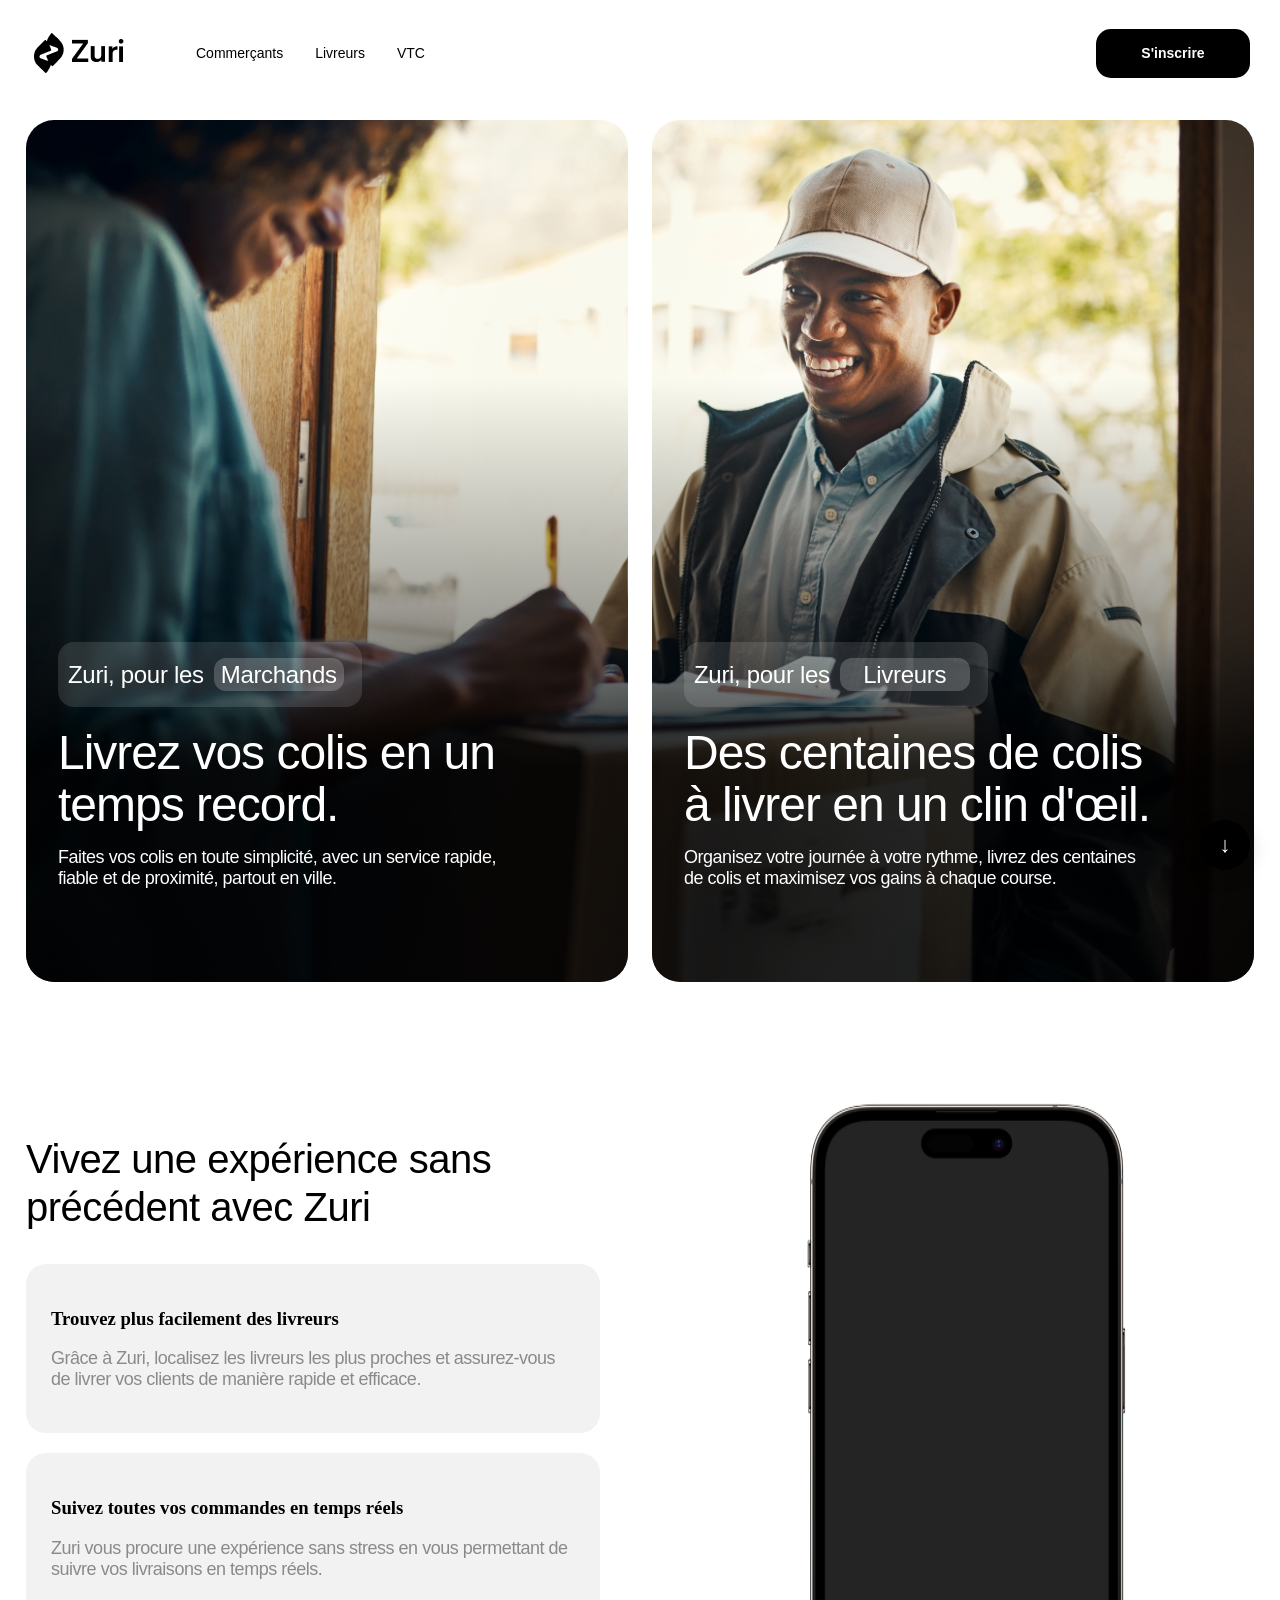
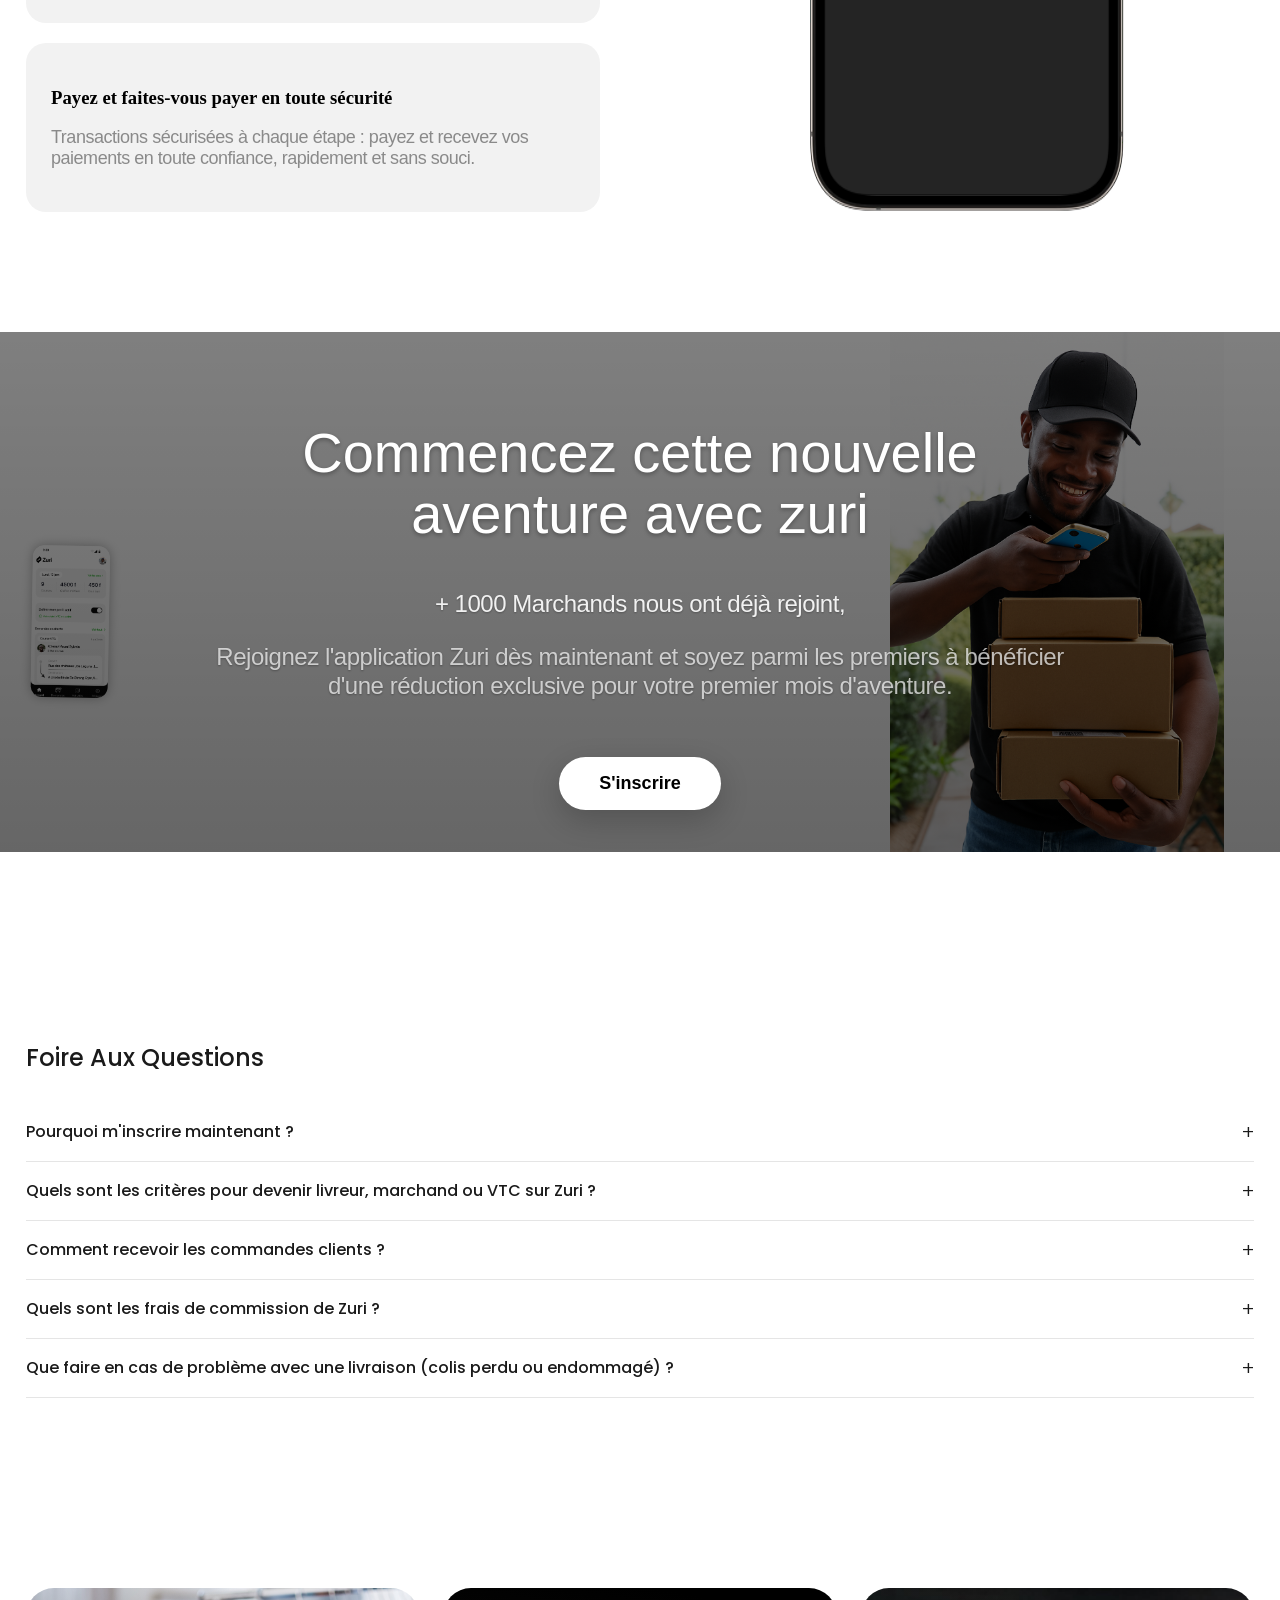
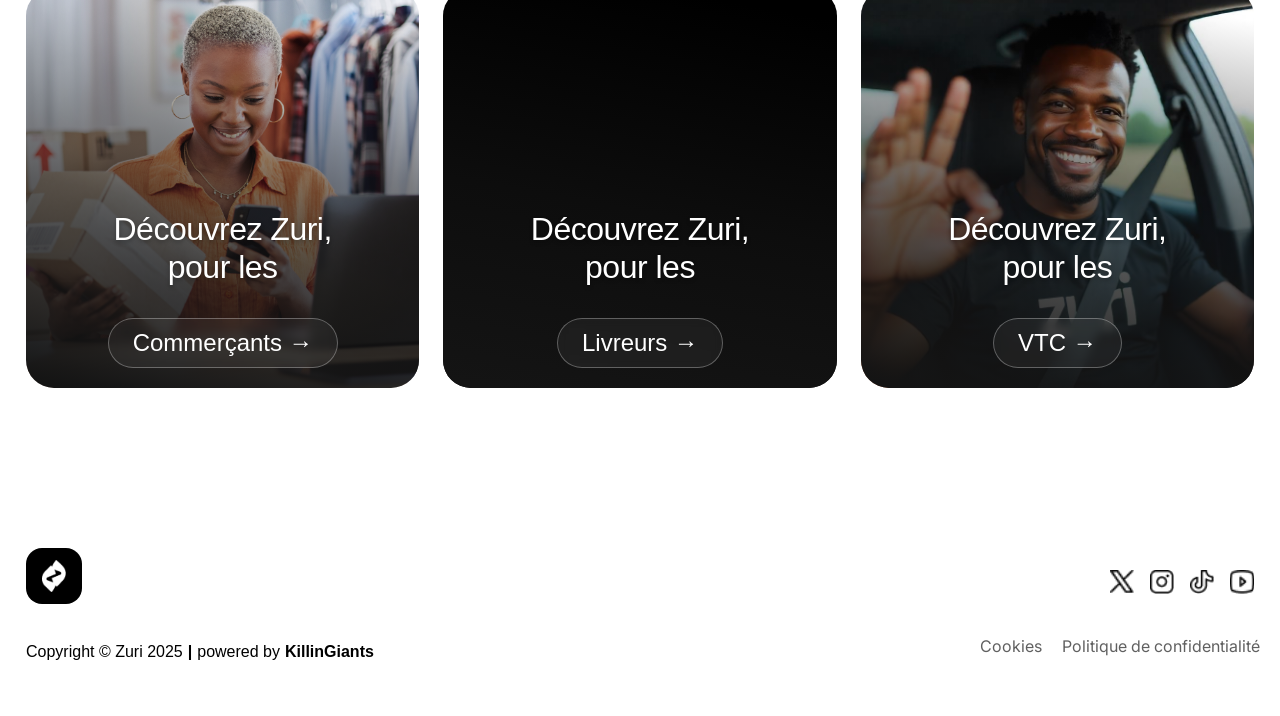
==== index.html @ 2422fd45 "deuxieme envoi" ====
<!DOCTYPE html>
<html lang="fr">
<head>
    <meta charset="UTF-8">
    <meta name="viewport" content="width=device-width, initial-scale=1.0">
    <title>Accueil</title>
    <link rel="stylesheet" href="home.css">
</head>
<body>
  <!-- HEADER -->
  <div id="header"></div>


   <!-- MAIN : contenu principal -->
  <main>
    <!-- section activite -->
    <section class="activites">

        <div class="card left">
          <div class="content">
            <span class="badge">Zuri, pour les <span id="marchand">Marchands</span></span>
            <div class="badgecontent">
              <h2>Livrez vos colis en un temps record.</h2>
              <p>
                Faites  vos colis en toute simplicité, avec un service rapide,
                fiable et de proximité, partout en ville.
              </p>
            </div>
          </div>
        </div>
      
        <div class="card right">
          <div class="content">
            <span class="badge">Zuri, pour les <span id="livreur">Livreurs</span></span>
            <div class="badgecontent">
              <h2>Des centaines de colis à livrer en un clin d'œil.</h2>
            <p>
              Organisez votre journée à votre rythme, livrez des centaines de colis
              et maximisez vos gains à chaque course.
            </p>
            </div>
          </div>
        </div>
      
      </section>
      
      <!-- section experience -->
      <section class="experience">
        <div class="experience-container">
  
      <!-- Partie gauche -->
      <div class="experience-left">
        <h2>Vivez une expérience sans précédent avec Zuri</h2>
  
        <div class="feature">
          <h3>Trouvez plus facilement des livreurs</h3>
          <p>
            Grâce à Zuri, localisez les livreurs les plus proches
            et assurez-vous de livrer vos clients de manière rapide et efficace.
          </p>
        </div>
  
        <div class="feature">
          <h3>Suivez toutes vos commandes en temps réels</h3>
          <p>
            Zuri vous procure une expérience sans stress en vous permettant
            de suivre vos livraisons en temps réels.
          </p>
        </div>
  
        <div class="feature">
          <h3>Payez et faites-vous payer en toute sécurité</h3>
          <p>
            Transactions sécurisées à chaque étape : payez et recevez
            vos paiements en toute confiance, rapidement et sans souci.
          </p>
        </div>
      </div>
  
      <!-- Partie droite -->
      <div class="experience-right">
        <div class="phone-wrapper">
          <div class="screen"></div>
          <img src="images/phone.png" alt="Téléphone">
        </div>
      </div>
      
  
        </div>
      </section>
  
    <!-- hero-mosaic -->


    <section class="hero-mosaic">
        <div class="mosaic-container">
            <div class="mosaic-grid">
                  
                  <div class="mosaic-item item1">
                    <div class="screen2"></div>
                  </div>
                  <div class="mosaic-item item2"></div>
                  <div class="mosaic-item item3"></div>
                  <div class="mosaic-item item4"></div>
                  <div class="mosaic-item item5"></div>
            </div>
    
            <div class="mosaic-overlay"></div>
    
            <div class="mosaic-content">
                <h1>Commencez cette nouvelle aventure avec zuri</h1>
                <p class="hero-badge">+ 1000 Marchands nous ont déjà rejoint,</p>
                <p class="hero-subtext">
                    Rejoignez l'application Zuri dès maintenant et soyez parmi les premiers à 
                    bénéficier d'une réduction exclusive pour votre premier mois d'aventure.
                </p>
                <a href="#" class="cta-button">S'inscrire</a>
            </div>
        </div>
    </section>

 <!-- section FAQ -->
      <section class="faq">
        <h2>Foire Aux Questions</h2>

        <ul class="faq-list">
            <li class="faq-item">
              <div class="faq-question">
                Pourquoi m'inscrire maintenant ?
                <span class="faq-icon">+</span>
              </div>
              <div class="faq-reponse">
                <p>Si vous vous inscrivez avant le lancement Zuri ne prélèvera que 10% de commission au lieu de 12% pendant un mois.</p>
              </div>
            </li>

            <li class="faq-item">
              <div class="faq-question">
                Quels sont les critères pour devenir livreur, marchand ou VTC sur Zuri ?
                <span class="faq-icon">+</span>
              </div>
              <div class="faq-reponse">
                <p>Pour les livreurs et les VTC, vous devez posséder un véhicule en bon état et avoir un permis valide. Les marchands doivent avoir une boutique active.</p>
              </div>
            </li>

            <li class="faq-item">
              <div class="faq-question">
                Comment recevoir les commandes clients ?
                <span class="faq-icon">+</span>
              </div>
              <div class="faq-reponse">
                <p>Il suffit de télécharger l'application drivers, de vous inscrire et d'accepter nos termes et conditions et vous recevrez en temps réel dans un rayon de X km, les commandes les plus proches de vous.</p>
              </div>
            </li>

            <li class="faq-item">
              <div class="faq-question">
                Quels sont les frais de commission de Zuri ?
                <span class="faq-icon">+</span>
              </div>
              <div class="faq-reponse">
                <p>Zuri prélève une commission de 12% sur toutes vos courses.</p>
              </div>
            </li>

            <li class="faq-item">
              <div class="faq-question">
                Que faire en cas de problème avec une livraison (colis perdu ou endommagé) ?
                <span class="faq-icon">+</span>
              </div>
              <div class="faq-reponse">
                <p>Si vous rencontrez un problème, vous pouvez contacter notre service client via l'application ou notre site web. Nous nous engageons à résoudre toute situation rapidement.</p>
              </div>
            </li>
        </ul>
      </section>
      
      <!-- discover -->

      <section class="discover">
        <div class="discover-container">
      
          <div class="discover-card discover-commercant">
            <!-- <div id="imagecommercant"><img src="images/commercant.jpg" alt=""></div> -->
            <div class="discover-overlay"></div>
            <div class="discover-content">
              <h3>Découvrez Zuri,<br>pour les</h3>
              <a href="seller/seller.html">Commerçants →</a>
            </div>
          </div>
      
          <div class="discover-card discover-livreur">
            <!-- <div id="imagelivreur"><img src="images/livreur.jpg" alt=""></div> -->
            <div class="discover-overlay"></div>
            <div class="discover-content">
              <h3>Découvrez Zuri,<br>pour les</h3>
              <a href="deliver/deliver.html">Livreurs →</a>
            </div>
          </div>
      
          <div class="discover-card discover-vtc">
            <!-- <div id="imagevtc"><img src="images/vtc.jpg" alt=""></div> -->
            <div class="discover-overlay"></div>
            <div class="discover-content">
              <h3>Découvrez Zuri,<br>pour les</h3>
              <a href="vtc/vtc.html">VTC →</a>
            </div>
          </div>
      
        </div>
      </section>
    </main>

      <!-- FOOTER -->
      <div id="footer"></div>

  <button id="scrollBtn">↓</button>
      <script src="home.js"></script>
      <script src="components/include.js"></script>
      
      
</body>
</html>
---- home.css ----
@import url('https://fonts.googleapis.com/css2?family=Inter:ital,opsz,wght@0,14..32,100..900;1,14..32,100..900&family=Manrope:wght@200..800&family=Montserrat:ital,wght@0,100..900;1,100..900&family=Poppins:ital,wght@0,100;0,200;0,300;0,400;0,500;0,600;0,700;0,800;0,900;1,100;1,200;1,300;1,400;1,500;1,600;1,700;1,800;1,900&display=swap');
/* navbar */



/* section activites */
.activites {
    width: 1228px;
    margin: 120px auto;
    display: flex;
    gap: 24px;
  }
  
.card {
  flex: 1;
  border-radius: 28px;
  overflow: hidden;
  position: relative;
  background-image: url("images/marchand.jpg");
  background-size: 200% auto;  /* 🔥 IMPORTANT */
  background-repeat: no-repeat;
  background-position-y: bottom;
  width: 1228px;
  height: 861.68px;
  left: 0px;
  }

  /* Partie gauche */
.left {
  background-position-x: left;
  }
  
.right {
  background-position-x: right;
  }
  
  
  /* overlay */
.card::before {
  content: "";
  position: absolute;
  inset: 0;
  background: linear-gradient(
    to top,
    rgba(0,0,0,0.85) 25%,
    rgba(0,0,0,0.4) 40%,
    transparent 70%
  );
  }
  
  /* contenu */
.content {
  /* display: flex;
  flex-direction: column;
  align-items: flex-start;
  padding: 40px 32px;
  position: absolute;
  width: 594px;
  height: auto;
  left: 0;
  bottom: 0;
  gap: 20px; */






/* Frame 237135 */

/* Mise en page automatique */
display: flex;
flex-direction: column;
align-items: flex-start;
padding: 40px 32px;
gap: 20px;

position: absolute;
width: 594px;
/* height: 311px; */
height: 300px;
left: 0;
bottom: 0;


  
  }

  /* badge */
.badge {
  display: flex;
  flex-direction: row;
  align-items: center;
  padding: 8px 8px 8px 10px;
  gap: 10px;
  width: 286px;
  height: 49px;
  background: rgba(255, 255, 255, 0.12);
  border-radius: 16px;
  flex: none;
  order: 0;
  flex-grow: 0;
  font-family: 'SF Pro Display', sans-serif;
  font-style: normal;
  font-weight: 500;
  font-size: 24px;
  line-height: 29px;
  letter-spacing: -0.313428px;
  color: #FFFFFF;
  margin: 0;

  

  
  }







  .badgecontent{
    /* Frame 237133 */

/* Mise en page automatique */
display: flex;
flex-direction: column;
align-items: flex-start;
padding: 0px;
gap: 16px;

width: 550px;
height: 162px;


/* À l'intérieur de l'auto layout */
flex: none;
order: 1;
flex-grow: 0;





  }

  /* pill */
#marchand,
#livreur {
  display: flex;
  flex-direction: row;
  justify-content: center;
  align-items: center;
  padding: 2px 8px;
  gap: 10px;
  background: rgba(255, 255, 255, 0.2);
  border-radius: 12px;
  flex: none;
  order: 1;
  flex-grow: 0;
  width: 114px;
  height: 29px;
  font-family: 'SF Pro Display', sans-serif;
  font-style: normal;
  font-weight: 500;
  font-size: 24px;
  line-height: 29px;
  letter-spacing: -0.313428px;
  color: #FFFFFF;
  }
  
  
  /* TITRE */
.content h2 {
  margin-top: 25px;
  width: 494px;
  height: 104px;
  font-family: 'SF Pro Display', sans-serif;
  font-style: normal;
  font-weight: 500;
  font-size: 48px;
  line-height: 52px;
  letter-spacing: -1px;
  color: #FFFFFF;
  flex: none;
  order: 0;
  flex-grow: 0;
  margin: 0;
  }
  
  /* TEXTE */
.content p {
  width: 458px;
  height: 42px;
  font-family: 'SF Pro Display', sans-serif;
  font-style: normal;
  font-weight: 400;
  font-size: 18px;
  line-height: 21px;
  letter-spacing: -0.48px;
  color: #FFFFFF;
  flex: none;
  order: 1;
  flex-grow: 0;
  margin: 0;
  }

  /* SECTION EXPERIENCE */
.experience {
    width: 1228px;
    margin: 120px auto;  
    
    
  }
  
.experience-container {
    display: flex;
    /* align-items: flex-start; */
    align-items: stretch;
    /* justify-content: space-between; */
    gap: 80px;
  }
  
  /* LEFT SIDE */
  
.experience-left {
    flex: 1;
    display: flex;
  flex-direction: column;
  justify-content: space-between;
  }
  
.experience-left h2 {
  font-family: 'SF Pro Display', sans-serif;
  font-style: normal;
  font-weight: 500;
  font-size: 40px;
  line-height: 48px;
  letter-spacing: -0.48px;
  color: #000000;
  }
  
  /* feature cards */
  
.feature {
    background: #f2f2f2;
    padding: 24px;
    border-radius: 20px;
    margin-bottom: 20px;
  }
  
.feature h4 {
  margin-bottom: 10px;
  font-family: 'SF Pro Display', sans-serif;
  font-style: normal;
  font-weight: 500;
  font-size: 24px;
  line-height: 29px;
  letter-spacing: -0.48px;
  color: #000000;
  flex: none;
  order: 0;
  flex-grow: 0;
  }
  
.feature p {
  line-height: 1.6;
  font-family: 'SF Pro Display', sans-serif;
  font-style: normal;
  font-weight: 400;
  font-size: 18px;
  line-height: 21px;
  letter-spacing: -0.48px;
  color: #8A8A8A;
  flex: none;
  order: 1;
  flex-grow: 0;
  }
  
  /* RIGHT SIDE */  
.experience-right {
    flex: 1;
    display: flex;
    align-items: stretch;
    justify-content: center;
  }
  
.experience-right img {
    width: 320px;

    
  }
  
  
.feature {
    background: #f2f2f2;
    padding: 24px;
    border-radius: 20px;
    margin-bottom: 20px; 
    transition: all 0.3s ease; /* animation fluide */
    cursor: pointer;
  }

  /* HOVER EFFECT */
.feature:hover {
    background: #ffffff;
    transform: translateY(-6px);
    box-shadow: 0 15px 35px rgba(0,0,0,0.08);
  }
  


.feature:hover h4 {
    color: #000;
  }
  
.feature:hover p {
    color: #444;
  }

.feature {
    border: 1px solid transparent;
  }
  
.feature:hover {
    border: 1px solid #e5e5e5;
  }
  
.experience-right {
    flex: 1;
    display: flex;
    justify-content: center;
  }
  
.phone-wrapper {
    position: relative;
    width: 320px;
    /* height: 100%; */
    align-items: center;
    display: flex;
  }
  
  /* écran noir derrière */
.screen {
    position: absolute;
    top: 14px;     /* ajuste si besoin */
    left: 16px;    /* ajuste si besoin */
    right: 18px;   /* ajuste si besoin */
    bottom: 17px;  /* ajuste si besoin */
    background: #242424;
    border-radius: 30px;
    z-index: 1;
  }
  
  /* image au-dessus */
.phone-wrapper img {
    width: 100%;
    position: relative;
    z-index: 2; 
    margin-top: 0;  
    height: 100%;
    /* max-height: 1520px;  */
  }

.image-with-phone {
    position: relative;
    width: 100%;
    height: 100%;
    overflow: hidden;
  }
  
.image-with-phone img {
    width: 100%;
    height: 100%;
    object-fit: cover;
    display: block;
  }

  .feature:last-child {
    margin-bottom: 0;
  }
  
.screen2 {
    position: absolute;
    /* width: 82px;  
    height: 170px;  */
    width: 70px;  
    height: 138px;
    background: url(images/fond_phone.png);
    background-size: cover;
    border-radius: 10px; /* Coins arrondis comme un écran de téléphone */
    /* Position à ajuster précisément sur le téléphone */
    /* top: 246px;    
    left: 25px;    */
    top: 218px;    
    left: 34px; 
    /* Si besoin de rotation */
    transform: rotate(1deg);    
    z-index: 1;
    box-shadow: 0 0 10px rgba(0,0,0,0.3);
    

   

    /* transform: rotate(0.2deg); */
  }
  
  /*hero-mosaic  */

/* Retire les marges par défaut du navigateur sur le body */
body {
    margin: 0;
    padding: 0;
    overflow-x: hidden; /* Évite un scroll horizontal indésirable */
}
/* --- SECTION HERO-MOSAIC --- */


.hero-mosaic {
  width: 100%;
  height: 520px;
  position: relative;
  overflow: hidden;
  margin: 80px 0;
}

.mosaic-container {
  position: relative;
  width: 100%;
  height: 100%;
}

.mosaic-item {
  width: 100%;
  height: 100%;
  background-size: cover;
  background-repeat: no-repeat;
}

.item1 {
  background-image: url("images/img1.jpg");
  background-position: 80% center;
  transform: scale(1.1);
}

.item2 {
  background-image: url("images/img2.jpg");
  background-position: 40% center;
  transform: scaleX(-1) scale(1.0);
}

.item3 {
  background-image: url("images/img3.jpg");
  background-position: 80% center;
}

.item4 {
  background-image: url("images/img4.png");
  background-position: 40% center;
}

.item5 {
  background-image: url("images/img5.jpg");
  background-position: 60% center;
}

.mosaic-grid {
  display: grid;
  /* Layout exact comme dans Figma : proportions variées */
  grid-template-columns: 0.2fr 0.6fr 0.8fr 0.6fr 0.1fr;
  width: 100%;
  height: 100%;
  gap: 0;
}

.mosaic-grid img {
  width: 100%;
  height: 100%;
  object-fit: cover;
  display: block;
}



/* Overlay plus subtil */
.mosaic-overlay {
  position: absolute;
  inset: 0;
  background: linear-gradient(
    to bottom,
    rgba(0, 0, 0, 0.5) 0%,
    rgba(0, 0, 0, 0.6) 100%
  );
  z-index: 1;
}

/* Contenu centré */
.mosaic-content {
  position: absolute;
  inset: 0;
  z-index: 2;
  display: flex;
  flex-direction: column;
  justify-content: center;
  align-items: center;
  text-align: center;
  color: #FFFFFF;
  padding: 0 20px;
}

.mosaic-content h1 {
  font-family: 'SF Pro Display', sans-serif;
  font-size: 56px;
  font-weight: 500;
  max-width: 800px;
  line-height: 1.1;
  margin-bottom: 20px;
  text-shadow: 0 2px 4px rgba(0, 0, 0, 0.3);
}

.hero-badge {
  font-size: 20px;
  margin-bottom: 0px;
  opacity: 0.9;
  text-shadow: 0 1px 2px rgba(0, 0, 0, 0.3);

  /* + 1000 Marchands nous ont déjà rejoint, */

/* position: absolute; */
width: 484px;
height: 29px;
top: 254px;

font-family: 'SF Pro Display', sans-serif;
font-style: normal;
font-weight: 400;
font-size: 24px;
line-height: 29px;
/* identique à la hauteur de la zone de texte */
text-align: center;
letter-spacing: -0.48px;

color: #FFFFFF;


}

.hero-subtext {
  font-size: 18px;
  /* max-width: 700px; */
  /* line-height: 1.4; */
  color: rgba(255, 255, 255, 0.9);
  margin-bottom: 40px;
  text-shadow: 0 1px 2px rgba(0, 0, 0, 0.3);
width: 890px;
height: 75px;
top: 293px;

font-family: 'SF Pro Display', sans-serif;
font-style: normal;
font-weight: 400;
font-size: 24px;
line-height: 29px;
text-align: center;
letter-spacing: -0.48px;

color: rgba(255, 255, 255, 0.7);


}

.cta-button {
  background: #FFFFFF;
  color: #000;
  padding: 16px 40px;
  border-radius: 50px;
  font-weight: 600;
  font-size: 18px;
  text-decoration: none;
  box-shadow: 0px 10px 30px rgba(0, 0, 0, 0.2);
  transition: transform 0.3s ease;
  font-family: 'SF Pro Display', sans-serif;
}

.cta-button:hover {
  transform: scale(1.05);
}
  

  /* faq */

/* FAQ avec réponses interactives */
.faq {
  width: 1228px;
  margin: 120px auto;
  margin-top: 190px;
}

.faq h2 {
  font-family: 'Poppins', sans-serif;
  font-style: normal;
  font-weight: 500;
  font-size: 24px;
  line-height: 31px;
  color: #1A1A1A;
  margin-bottom: 30px;
}

.faq-item {
  border-bottom: 1px solid #e5e5e5;
  cursor: pointer;
}

.faq-list {
  list-style: none;
  padding: 0;
  margin: 0;
  width: 100%;
}

.faq-question {
  padding: 18px 0;
  font-family: 'Poppins', sans-serif;
  font-style: normal;
  font-weight: 500;
  font-size: 16px;
  line-height: 22px;
  color: #1A1A1A;
  display: flex;
  justify-content: space-between;
  align-items: center;
  transition: all 0.3s ease;
}

.faq-question:hover {
  color: #000000;
  padding-left: 5px;
}

.faq-icon {
  font-size: 20px;
  font-weight: 300;
  transition: transform 0.3s ease;
}

.faq-item.active .faq-icon {
  transform: rotate(45deg);
}

.faq-reponse {
  max-height: 0;
  overflow: hidden;
  transition: max-height 0.4s ease-out, padding 0.3s ease;
  background-color: #f9f9f9;
  border-radius: 0 0 12px 12px;
}

.faq-item.active .faq-reponse {
  max-height: 200px; /* Ajustez selon la longueur de vos réponses */
  padding: 0 20px 20px 20px;
}

.faq-reponse p {
  font-family: 'SF Pro Display', sans-serif;
  font-style: normal;
  font-weight: 400;
  font-size: 15px;
  line-height: 1.6;
  color: #555;
  margin: 0;
}


/* discover - corrigé */

.discover {
  width: 1228px;
  margin: 120px auto;
  margin-top: 190px;
}

.discover-container {
  display: flex;
  gap: 24px;
  height: 400px; /* Hauteur fixe comme dans Figma */
}

.discover-card {
  flex: 1;
  border-radius: 28px; /* Coins plus arrondis comme dans l'image */
  overflow: hidden;
  position: relative;
  background-color: #000; /* Fallback */
}

/* Conteneurs d'images */
#imagecommercant,
#imagelivreur,
#imagevtc {
  width: 100%;
  height: 100%;
  position: relative;
}

.discover-card {
  background-size: cover;
  background-repeat: no-repeat;
  background-position: center;
}

.discover-commercant {
  background-image: url("images/commercant.jpg");
  background-position: 40% center;
}

.discover-livreur {
  background-image: url("images/livreur.jpg");
  background-position: 90% center;
}

.discover-vtc {
  background-image: url("images/vtc.jpg");
  background-position: center 20%;
}

.discover-card img {
  width: 100%;
  height: 100%;
  object-fit: cover;
  transition: transform 0.5s ease;
}

/* Effet de zoom au survol */
.discover-card:hover img {
  transform: scale(1.05);
}

/* Overlay plus sophistiqué - dégradé du bas vers le haut */
.discover-overlay {
  position: absolute;
  inset: 0;
  z-index: 1;
  pointer-events: none; /* Permet de cliquer à travers */


  /* Rectangle 3467561 */
width: 410px;
height: 429px;
left: -1px;
top: 0px;

background: linear-gradient(190.23deg, rgba(0, 0, 0, 0) 7.07%, rgba(20, 20, 20, 0.65) 52.12%, #141414 92.36%);

}

/* Contenu textuel */
.discover-content {
  position: absolute;
  bottom: 20px;
  left: 32px;
  right: 32px;
  color: white;
  z-index: 2;
  text-align: center;
  
}

.discover-content h3 {
  font-family: 'SF Pro Display', sans-serif;
  font-style: normal;
  font-weight: 500;
  font-size: 32px; /* Plus grand comme dans Figma */
  line-height: 1.2;
  letter-spacing: -0.5px;
  /* margin-bottom: 20px; */
  color: #FFFFFF;
  text-shadow: 0 2px 4px rgba(0, 0, 0, 0.3);

  
}

.discover-content a {
  display: inline-block;
  font-family: 'SF Pro Display', sans-serif;
  font-style: normal;
  font-weight: 500;
  font-size: 24px;
  line-height: 1;
  color: #FFFFFF;
  text-decoration: none;
  padding: 12px 24px;
  background: rgba(255, 255, 255, 0.05);
  border: 1px solid rgba(255, 255, 255, 0.3);
  border-radius: 40px; /* Bouton très arrondi */
  backdrop-filter: blur(5px);
  transition: all 0.3s ease;
}

.discover-content a:hover {
  background: rgba(255, 255, 255, 0.25);
  border-color: rgba(255, 255, 255, 0.5);
  transform: translateY(-2px);
}

/* Styles spécifiques pour chaque image (optionnel) */
#imagecommercant img {
  /* object-position: center */
  object-position: 40% center;
}

#imagelivreur img {
  /* object-position: center 40%;
   */
   object-position: 90% center;
}

#imagevtc img {
  object-position: center 20%;
}

 


/* Pour un effet "glassmorphisme" sur les badges (si présents dans Figma) */
.discover-badge {
  position: absolute;
  top: 20px;
  left: 20px;
  background: rgba(255, 255, 255, 0.15);
  backdrop-filter: blur(10px);
  padding: 6px 12px;
  border-radius: 30px;
  color: white;
  font-size: 14px;
  z-index: 2;
  border: 1px solid rgba(255, 255, 255, 0.2);
}

/* Animation au survol plus fluide */
.discover-card {
  transition: all 0.3s ease;
}

.discover-card:hover {
  transform: translateY(-5px);
  box-shadow: 0 20px 40px rgba(0, 0, 0, 0.2);
}

 



  #scrollBtn {
    position: fixed;
    bottom: 30px;
    right: 30px;
    width: 50px;
    height: 50px;
    border-radius: 50%;
    border: none;
    background: black;
    color: white;
    font-size: 22px;
    cursor: pointer;
    z-index: 999;
    box-shadow: 0 5px 20px rgba(0,0,0,0.2);
    transition: all 0.3s ease;
  }
  
  #scrollBtn:hover {
    transform: scale(1.1);
  }




   /* RESPONSIVE MOBILE */
   @media screen and (max-width: 768px) {
    /* Navbar mobile */
    .navbar {
        /* padding: 10px 16px; */
        height: auto;
        position: fixed;
        background: rgba(255, 255, 255, 255);
        top: 0;
        left: 0;
        width: 100%;
        padding: 10px 5px;
    }
    .menu {
        width: 100%;
        gap: 15px;
        flex-wrap: wrap;
        mix-blend-mode: normal;
     
    }
    .logo img { 
      height: 30px; 
      width: auto; 
      mix-blend-mode: difference;
    }
    /* ul {
        order: 3;
        width: 100%;
        justify-content: center;
        gap: 20px;
        height: auto;
    } */

    .menu > ul {
      order: 3;
      width: 100%;
      justify-content: center;
      gap: 20px;
  }

    .commerçant, .livreur, .vtc { color: #000; } /* lisibilité sur fond blanc */
    .inscription {
        margin-left: 14%;
        order: 2;
        width: auto;
        padding: 6px 20px;
    }

    

    /* Activités */
    .activites {
        width: 100%;
        flex-direction: column;
        margin: 40px auto;
        gap: 16px;
        padding: 0 16px;
        margin-top: 120px;
    }
    
    .card {
        width: 100%;
        height: 500px;
        background-size: cover;
    }
    .content {
        width: 100%;
        /* height: auto; */
        height:65%;
        padding: 30px 20px;
    }
    .badge {
        width: auto;
        font-size: 18px;
        height: auto;
        padding: 6px 12px;
    }
    #marchand, #livreur {
        font-size: 18px;
        width: auto;
        height: auto;
    }
    .badgecontent {
        width: 100%;
        height: auto;
    }
    .content h2 {
        width: 100%;
        height: auto;
        font-size: 36px;
        line-height: 42px;
    }
    .content p {
        width: 100%;
        height: auto;
        font-size: 16px;
        line-height: 22px;
    }

    /* Experience */
    .experience {
        width: 100%;
        margin: 60px auto;
        padding: 0 16px;
    }
    .experience-container {
        flex-direction: column;
        gap: 40px;
    }
    .experience-left h2 {
        font-size: 32px;
        line-height: 40px;
    }
    .feature h4 { font-size: 20px; }
    .feature p { font-size: 16px; }
    

   

    /* FAQ */
    .faq {
        width: 100%;
        margin: 60px auto;
        margin-top: 80px;
        padding: 0 16px;
    }

    /* Discover */
    .discover {
        width: 100%;
        margin: 60px auto;
        margin-top: 80px;
        padding: 0 16px;
    }
    .discover-container {
      flex-direction: column;
      gap: 16px;
      height: auto;
    }
  
    .discover-card {
      height: 250px; 
      border-radius: 24px;
    }
  
    .discover-card img {
      object-fit: cover;
    }



  
    /* Overlay  */
    .discover-overlay {
      width: 100%;
      height: 100%;
      background: linear-gradient(
        180deg,
        rgba(0,0,0,0) 20%,
        rgba(0,0,0,0.6) 60%,
        rgba(0,0,0,0.9) 100%
      );
    }
  
    .discover-content h3 {
      font-size: 22px;
    }
  
    .discover-content a {
      font-size: 16px;
      padding: 8px 18px;
    }

    /* Footer */
    .footer-container {
        flex-direction: column;
        gap: 30px;
        align-items: center;
        text-align: center;
    }
    .footer-left { align-items: center; }
    .footer-right {
        align-items: center;
        width: 100%;
        gap: 20px;
    }
    .footer-links { justify-content: center; }
}

/* Très petits écrans */
@media screen and (max-width: 480px) {
    .content h2 { font-size: 28px; line-height: 34px; }
    .badge { font-size: 16px; }
    .mosaic-content h1 { font-size: 28px; }
    .hero-subtext { font-size: 14px; }
    .discover-content h3 { font-size: 24px; }
    .discover-content a { font-size: 18px; }
}




/* Images de fond des activités */
@media screen and (max-width: 768px) {
  
  .card.left {
      background-image: url('images/marchand.jpg') !important;
      background-size: cover !important;
      background-position: center !important;
      display: block !important;
  }
  
  .card.right {
      background-image: url('images/marchand.jpg') !important;
      background-size: cover !important;
      background-position: center !important;
      display: block !important;
  }
  
 
  .logo img[src="images/Vector.png"],
  .logo img[src="images/zuri_name.png"] {
      display: inline-block !important;
      visibility: visible !important;
      opacity: 1 !important;
  }
  
  /* Force l'affichage des conteneurs */
  .card {
      opacity: 1 !important;
      min-height: 400px !important;
  }
}


@media screen and (max-width: 768px) {
  

  
  /* Alternative : si "content" ne marche pas, décommentez ceci :
  .logo a img[src="images/zuri_name.png"] {
      src: url('images/zuri_name.png') !important;
  }
  */
  
  /* 2. LA CARTE ACTIVITÉS (une seule image coupée) */
  .activites .card {
      background-image: url('images/marchand.jpg') !important;
      background-size: 200% auto !important; /* Garde le même effet de coupure */
      background-repeat: no-repeat !important;
      height: 400px !important;
        
        background-position: center 80%; /* descend l’image */
  }
  
  .activites .card.left {
      /* background-position: left bottom !important; */
      background-position: left 55% !important;
  }
  
  .activites .card.right {
      background-position: right 55% !important;
  }
  
  
  
  /* 4. images dans la grille mosaic */
  .mosaic-grid img {
      src: attr(src) !important; 
  }
}




/* BOUTON HAMBURGER (créé en JS) */
.hamburger {
  display: none;
  font-size: 26px;
  cursor: pointer;
  color: white;
}

/* MENU MOBILE */
@media screen and (max-width: 768px) {

  .menu {
    position: relative;
  }



  

  .menu ul li {
    padding: 15px 20px;
    border-bottom: 1px solid #eee;
    text-align: left;
  }

  .menu ul li a {
    color: black;
    font-size: 16px;
  }

 

  .hamburger {
    display: block;
  }

  /* centre le logo sur mobile */
  .menu {
    display: flex;
    align-items: center;
    justify-content: space-between;
  }

  .logo {
    /* margin: 0 auto; */
  }

  /* agrandir le logo */
  .logo img:first-child {
    /* width: 28px; */
    height: 30px;
    
  }

  .logo img:last-child {
    /* height: 22px; */
    height: 22px;
    
  }
}


/* NAVBAR AU-DESSUS DE TOUT */
.navbar {
  z-index: 1000;
}

/* MENU MOBILE AU-DESSUS DES CARTES */
@media screen and (max-width: 768px) {

  .menu ul {
    z-index: 999;
  }

  /* Optionnel mais recommandé */
  .activites,
  .card {
    position: relative;
    z-index: 1;
  }


 
}






@media screen and (max-width: 768px) {
  
  .phone-wrapper {
    position: relative;
    width: 280px; /* Largeur fixe du téléphone */
    margin: 0 auto;
  }
  
  .screen {
    position: absolute;
    width: 249px;  /* Largeur de l'écran */
    height: 485px; /* Hauteur de l'écran */
    background: #242424;
    border-radius: 30px;
    top: 13px;     /* Position verticale */
    left: 15px;    /* Position horizontale */
    z-index: 1;
  }
}





/* MENU MOBILE OFFCANVAS */
@media screen and (max-width: 768px) {





    /* HERO MOSAIC */
    @media screen and (max-width: 768px) {

      .hero-mosaic {
        height: 300px;
      }
    
      .mosaic-content {
        padding: 0 16px;
        gap: 8px; /* espace contrôlé entre les éléments */
        margin-top: 50px;
      }
    
      .mosaic-content h1 {
        font-size: 22px;
        margin: 0;
        line-height: 1.2;
      }
    
      .hero-badge {
        font-size: 12px;
        margin: 0;
        line-height: 16px;
      }
    
      .hero-subtext {
        font-size: 13px;
        margin: 0;
        line-height: 18px;
        width: 100%;
      }
    
      .cta-button {
        /* margin: 10px 0 0 0;  */
        padding: 8px 18px;
        font-size: 12px;
      }
    


      
    }



    @media screen and (max-width: 768px) {


      .mosaic-grid {
        grid-template-columns: 0.4fr 0.8fr 0.8fr 0.6fr 0.2fr;
      }

      .mosaic-grid img:nth-child(1) {
        object-position: 80% center; /* gauche/droite */
        /* transform: scaleX(1.1); */

      }
    
      .mosaic-grid img:nth-child(2) {
        /* object-position: 30% center; */
      }
    
      .mosaic-grid img:nth-child(3) {
        /* object-position: center top;  */
      }
    
      .mosaic-grid img:nth-child(4) {
        object-position: center 70%;
      }
    
      .mosaic-grid img:nth-child(5) {
        object-position: 60% center;
      }
    
    }



@media screen and (max-width: 768px) {
  
  html, body {
    max-width: 100%;
    overflow-x: hidden;
  }

  * {
    box-sizing: border-box;
  }

}

.inscription{
  display: flex;
  flex-direction: row;
  justify-content: center;
  align-items: center;
  padding: 8px 24px;
  gap: 10px;
  margin: 0 auto;
  width: 106px;
  height: 33px;
  background: #FFFFFF;
  border-radius: 15px;
  flex: none;
  order: 1;
  flex-grow: 0;
  text-decoration: none;
  /* margin-left: 53%; */
  color: black;
  font-family: 'SF Pro Display', sans-serif;
  margin-right: 12px;



  /* S’inscrire */

/* width: 58px;
height: 17px; */

font-style: normal;
font-weight: 600;
font-size: 14px;
line-height: 17px;
/* identique à la hauteur de la zone de texte */

/* color: #000000; */

mix-blend-mode: difference;
}



}




































/* MOBILE MENU OFFCANVAS CLEAN  */

@media screen and (max-width: 768px) {

  /* Empêche scroll horizontal */
  html, body {
    overflow-x: hidden;
  }

  /* Cache menu normal */
  .menu ul {
    position: fixed;
    top: 0;
    left: -100%;
    width: 80%;
    max-width: 290px;
    height: 100vh;
    background: #ffffff;
    display: flex;
    flex-direction: column;
    padding-top: 60px;
    transition: 0.35s ease;
    z-index: 5000;
    box-shadow: 5px 0 25px rgba(0,0,0,0.08);

    /* position: fixed;
    top: 0;
    left: -100%;
    width: 100%;
    height: 100vh;
    background: #ffffff;
    display: flex;
    flex-direction: column;
    padding-top: 20px;
    transition: 0.35s ease;
    z-index: 5000; */
 
  }

  .menu ul.active ~ .hamburger {
    display: none;
  }

  /* Quand actif */
  .menu ul.active {
    left: 0;
  }


  .menu ul .logo {
    display: flex;
    align-items: center;
    gap: 10px;
    padding: 20px 25px;
  }
  
  .close-btn {
    /* position: absolute;
    top: 20px;
    font-size: 24px;
    margin-bottom: 25px; */
  }


  @media screen and (max-width: 768px) {

    .menu-header {
      display: flex;
      justify-content: space-between;
      align-items: center;
      /* padding: 20px 25px; */
      border-bottom: 1px solid #f1f1f1;
      flex-direction: row-reverse;
     gap: 30%;
     padding-bottom: 20px;
     
    }
  
    .menu-logo {
      display: flex;
      align-items: center;
      gap: 8px;
    }
  
    .menu-logo img:first-child {
      height: 30px;
      mix-blend-mode: difference;
    }
  
    .menu-logo img:last-child {
      height: 20px;
      mix-blend-mode: difference;
    }
  
  }
  

  /* Liens */
  .menu ul li {
    padding: 14px 25px;
    border-bottom: 1px solid #f1f1f1;
  }

  .menu ul li a {
    font-size: 18px;
    color: #111;
  }

  .menu ul {
    justify-content: flex-start;  /* important */
    align-items: flex-start;      /* important */
}

  /* Hamburger */
  .hamburger {
    display: block;
    font-size: 26px;
    cursor: pointer;
    color: black;
    z-index: 6000;
  }

  /* Bouton fermer */
  .close-btn {
    position: relative;
    /* top: 25px; */
    font-size: 26px;
    cursor: pointer;
  }

  /* Overlay sombre derrière */
  .menu-overlay {
    position: fixed;
    inset: 0;
    background: rgba(0,0,0,0.4);
    opacity: 0;
    pointer-events: none;
    transition: 0.3s ease;
    z-index: 4000;
  }

  .menu-overlay.active {
    opacity: 1;
    pointer-events: auto;
  }


  .menu ul {
    height: 100vh;      /* force la bonne hauteur */
    gap: 0;             /* enlève espace horizontal */
  }


  ul {
    height: auto;   /* remplace le height:17px */
  }

}



@media screen and (max-width: 768px) {

  .screen2 {
    /* position: absolute; */
    width: 70%;
    height: 29%;

    top: 41.09%;
    left: 10%;

    background: url(images/fond_phone.png);
    background-size: cover;
    background-position: center;

    border-radius: 6px;
    z-index: 1;

  
  }

}















/*  RESPONSIVE TABLETTE (768px - 1024px)  */
@media screen and (min-width: 769px) and (max-width: 1024px) {
    
  /* Layout général */
  body {
      overflow-x: hidden;
  }

  /* NAVBAR TABLETTE */
  .navbar {
      width: 100%;
      padding: 8px 24px;
      left: 0;
      position: fixed;
      background: rgba(255, 255, 255, 0.95);
      backdrop-filter: blur(10px);
      z-index: 1000;
      
  }

  .menu {
      width: 100%;
      gap: 24px;
  }

  .logo img {
      height: 35px;
  }

  .logo img:last-child {
      height: 25px;
  }

  .menu ul {
      gap: 24px;
      margin-left: 20px;
  }

  .menu ul li a {
      color: #FFFFFF;
      font-size: 15px;
  }

  .inscription {
      margin-left: auto;
      /* margin-right: 0; */
      width: auto;
      padding: 8px 20px;
      background: #FFFFFF;
      color: #000000;
      border-radius: 25px;
      margin-right: 35px;
  }

  /* ACTIVITES TABLETTE */
  .activites {
      width: 90%;
      margin: 140px auto 80px;
      gap: 20px;
  }

  .card {
      height: 600px;
      background-size: 200% auto;
  }

  .content {
      width: 100%;
      height: auto;
      padding: 30px 24px;
  }

  .badge {
      width: auto;
      font-size: 20px;
      padding: 6px 12px;
  }

  #marchand, #livreur {
      font-size: 20px;
      width: auto;
      padding: 2px 12px;
  }

  .content h2 {
      width: 100%;
      font-size: 42px;
      line-height: 48px;
  }

  .content p {
      width: 60%;
      font-size: 17px;
      line-height: 24px;
  }

  /* EXPERIENCE TABLETTE */
  .experience {
      width: 90%;
      margin: 80px auto;
  }

  .experience-container {
      gap: 40px;
  }

  .experience-left h2 {
      font-size: 36px;
      line-height: 44px;
      margin-bottom: 30px;
  }

  .feature {
      padding: 22px;
  }

  .feature h4 {
      font-size: 22px;
  }

  .feature p {
      font-size: 16px;
  }

  /* Téléphone dans section expérience */
  .phone-wrapper {
      width: 280px;
  }

  .screen {
      top: 11px;
      left: 13px;
      right: 13px;
      bottom: 10px;
      border-radius: 25px;
  }

  .screen2 {
      width: 70px;
      height: 140px;
      /* top: 212px;
      left: 22px; */

      top: 183px;
      left: 8px;
      
  }

  /* HERO MOSAIC TABLETTE */
  .hero-mosaic {
      height: 450px;
      margin: 60px 0;
  }

  .mosaic-grid {
      grid-template-columns: 0.4fr 1.6fr 1.6fr 0.7fr 0.2fr;
  }

 
    /* CORRECTION: Image 1 poussée VERS LA GAUCHE */
    .mosaic-grid img:nth-child(1) {
      object-position: 80% center !important; /* Pousse à gauche (20% au lieu de 75%) */
      transform: scale(1.2);
      /* object-fit: cover; */
  }

  /* Image 2 */
  .mosaic-grid img:nth-child(2) {
      object-position: 40% center;
      transform: scaleX(-1);
  }

  /* Image 3 */
  .mosaic-grid img:nth-child(3) {
      object-position: 75% center;
  }

  /* Image 4 */
  .mosaic-grid img:nth-child(4) {
      object-position: 45% center;
  }

  /* Image 5 */
  .mosaic-grid img:nth-child(5) {
      object-position: 65% center;
  }

  .mosaic-content h1 {
      font-size: 42px;
      max-width: 700px;
  }

  .hero-badge {
      font-size: 20px;
      width: auto;
  }

  .hero-subtext {
      font-size: 18px;
      width: 80%;
      max-width: 700px;
      height: auto;
      margin: 15px auto;
  }

  .cta-button {
      padding: 14px 35px;
      font-size: 16px;
  }

  /* FAQ TABLETTE */
  .faq {
      width: 90%;
      margin: 80px auto;
      margin-top: 100px;
  }

  .faq h2 {
      font-size: 28px;
      margin-bottom: 40px;
  }

  .faq-question {
      font-size: 18px;
      padding: 20px 0;
  }

  .faq-reponse p {
      font-size: 16px;
  }

  /* DISCOVER TABLETTE */
  .discover {
      width: 90%;
      margin: 80px auto;
      margin-top: 100px;
  }

  .discover-container {
      height: 350px;
      gap: 20px;
  }

  .discover-content h3 {
      font-size: 28px;
      margin-bottom: 15px;
  }

  .discover-content a {
      font-size: 20px;
      padding: 10px 22px;
  }

  .discover-overlay {
      width: 100%;
      background: linear-gradient(180deg, rgba(0,0,0,0) 10%, rgba(0,0,0,0.7) 60%, #141414 90%);
  }

  /* FOOTER TABLETTE */
  .footer {
      padding: 30px 0;
  }

  .footer-container {
      width: 90%;
      padding: 0;
  }

  .footer-left p {
      font-size: 14px;
  }

  .footer-right {
      gap: 30px;
  }

  .footer-links a {
      font-size: 14px;
  }

  /* SCROLL BUTTON */
  #scrollBtn {
      width: 45px;
      height: 45px;
      font-size: 20px;
      bottom: 25px;
      right: 25px;
  }
}

/* TABLETTE MODE PAYSAGE (1024px spécifique)  */
@media screen and (min-width: 1024px) and (max-width: 1180px) {
  
  .navbar {
      width: 100%;
      left: 0;
      padding: 8px 30px;
  }

  .menu {
      width: 100%;
  }

  .inscription {
      margin-left: auto;
  }

  .activites, 
  .experience, 
  .faq, 
  .discover {
      width: 95%;
  }

  .content h2 {
      font-size: 44px;
  }

  .mosaic-content h1 {
      font-size: 48px;
  }

  .hero-subtext {
      width: 70%;
  }
}

/* TABLETTE PETIT FORMAT (768px - 850px) */
@media screen and (min-width: 769px) and (max-width: 850px) {
  
  .menu ul {
      gap: 16px;
  }

  .menu ul li a {
      font-size: 14px;
  }

  .inscription {
      padding: 6px 16px;
      font-size: 13px;
  }

  .content h2 {
      font-size: 36px;
      line-height: 42px;
  }

  .experience-left h2 {
      font-size: 32px;
      line-height: 40px;
  }

  .phone-wrapper {
      width: 240px;
  }

  .screen2 {
      width: 60px;
      height: 120px;
      top: 180px;
  }

  .discover-container {
      height: 300px;
  }

  .discover-content h3 {
      font-size: 24px;
  }
}




@media screen and (min-width: 769px) and (max-width: 1024px) {
  
  /* On garde le menu horizontal normal (pas de hamburger) */
  .hamburger {
      display: none !important;
  }

  .menu ul {
      position: relative;
      left: 0;
      width: auto;
      height: auto;
      background: transparent;
      padding-top: 0;
      flex-direction: row;
      box-shadow: none;
      transition: none;
  }

  .menu ul li {
      padding: 0;
      border-bottom: none;
  }

  .close-btn, 
  .menu-overlay {
      display: none !important;
  }
}

/* Correction images activités tablette */
@media screen and (min-width: 769px) and (max-width: 1024px) {
  .card.left {
      background-position-x: left;
      background-size: 200% auto;
  }

  .card.right {
      background-position-x: right;
      background-size: 200% auto;
  }
}

/*  écran téléphone expérience */
@media screen and (min-width: 769px) and (max-width: 1024px) {
  .experience-right {
      align-items: center;
  }

  .phone-wrapper {
      margin: 0 auto;
  }

  .screen {
      background: #242424;
  }
}

/*  grille mosaic */
@media screen and (min-width: 769px) and (max-width: 1024px) {
  .mosaic-grid img:nth-child(1) {
      object-position: 75% center;
  }

  .mosaic-grid img:nth-child(2) {
      object-position: 45% center;
  }

  .mosaic-grid img:nth-child(3) {
      object-position: 75% center;
  }

  .mosaic-grid img:nth-child(4) {
      object-position: 45% center;
  }

  .mosaic-grid img:nth-child(5) {
      object-position: 65% center;
  }
}

/* Ajustement espacement contenu mosaic */
@media screen and (min-width: 769px) and (max-width: 1024px) {
  .mosaic-content {
      padding: 0 40px;
      gap: 15px;
  }

  .mosaic-content h1 {
      margin-bottom: 10px;
  }

  .hero-badge {
      margin-bottom: 5px;
  }

  .hero-subtext {
      margin-bottom: 25px;
  }
}

/* footer tablette */
@media screen and (min-width: 769px) and (max-width: 1024px) {
  .footer-left {
      gap: 15px;
  }

  .footer-left p {
      display: flex;
      flex-wrap: wrap;
      justify-content: flex-start;
      line-height: 24px;
  }

  .copy {
      margin: 0 5px;
  }
}
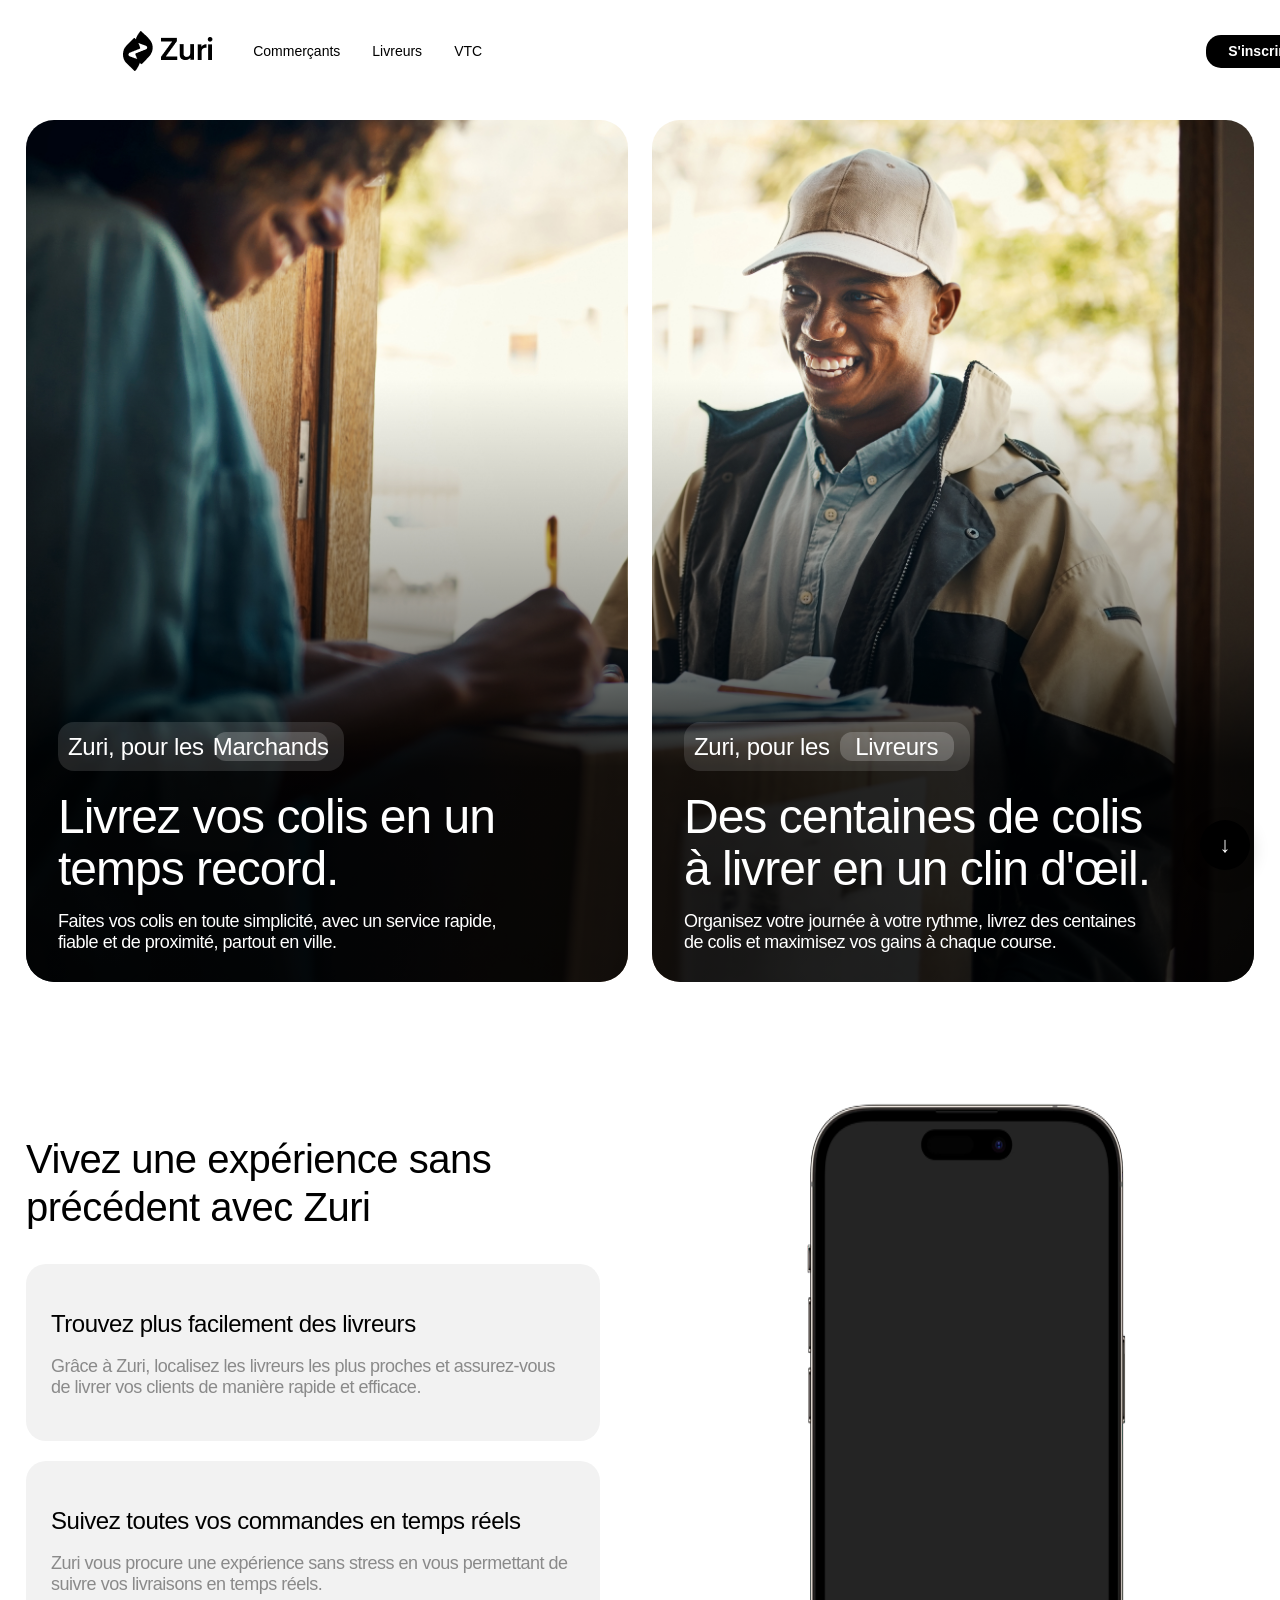
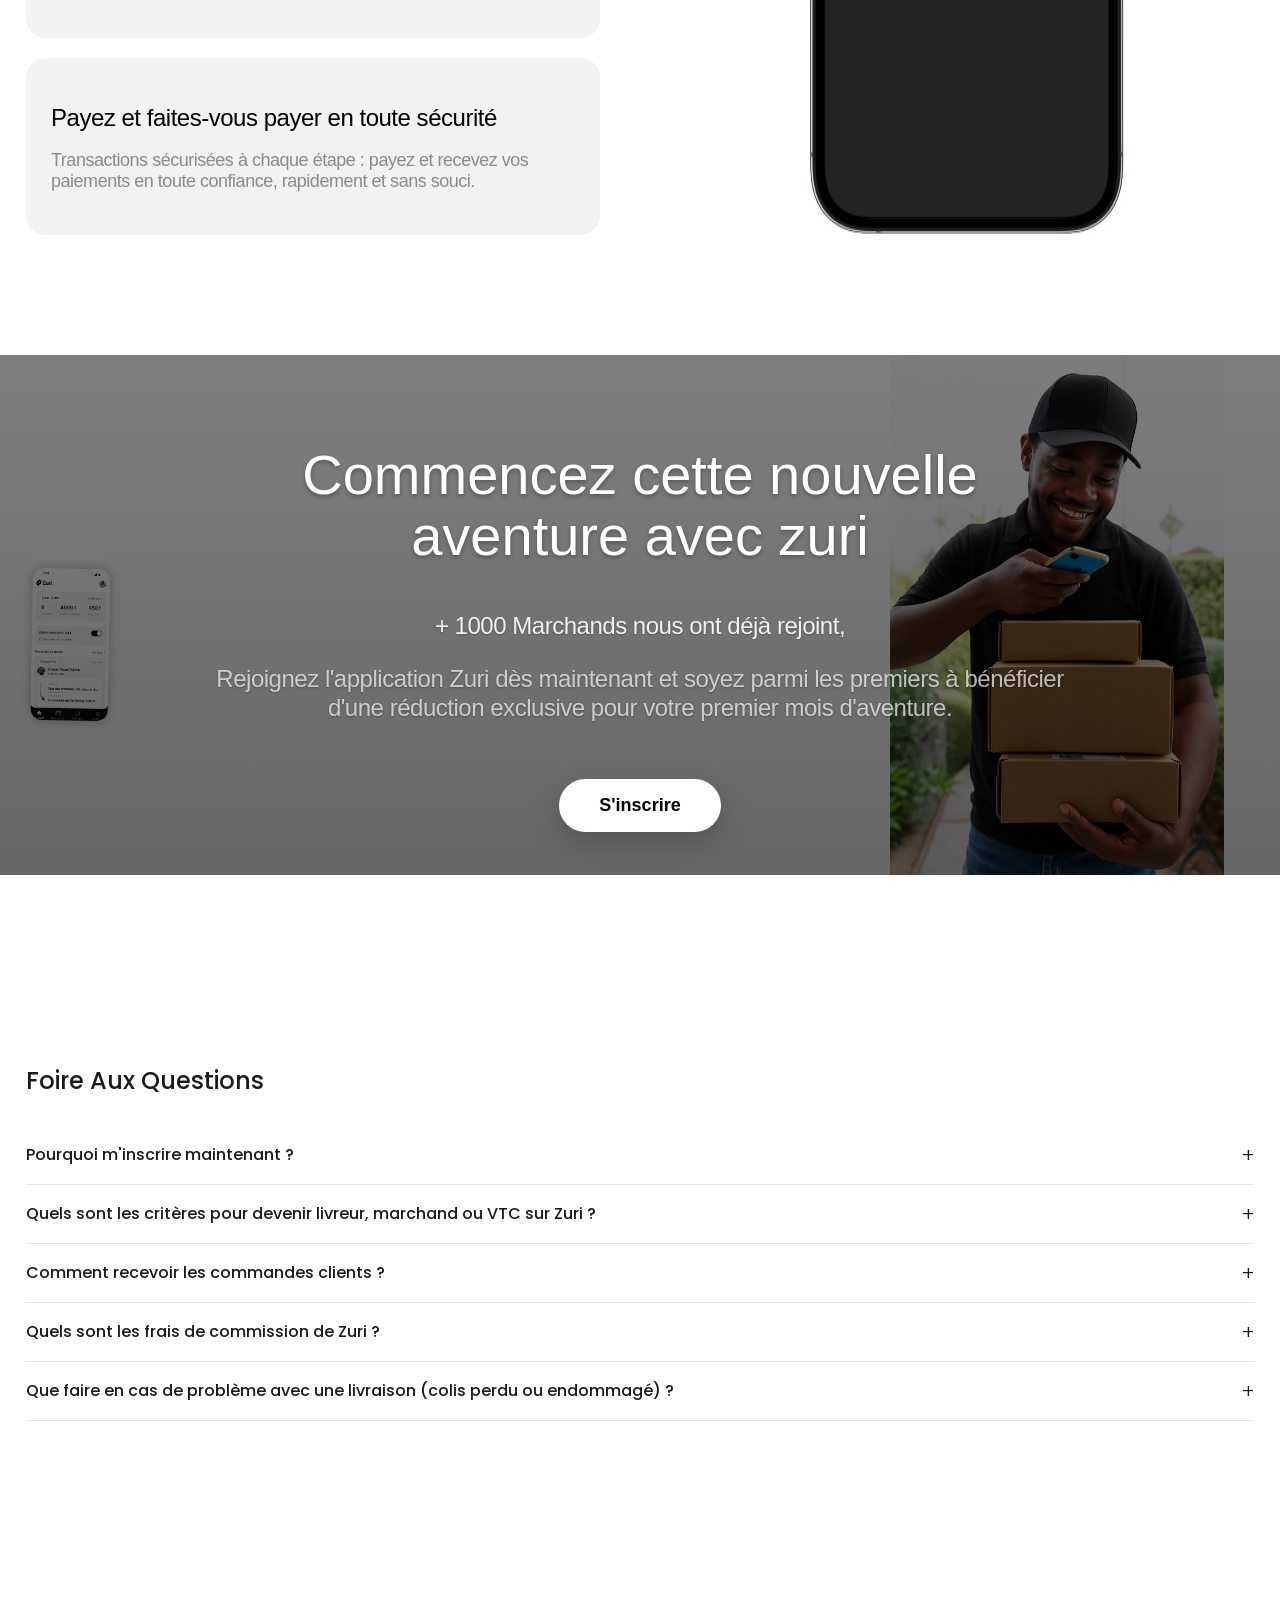
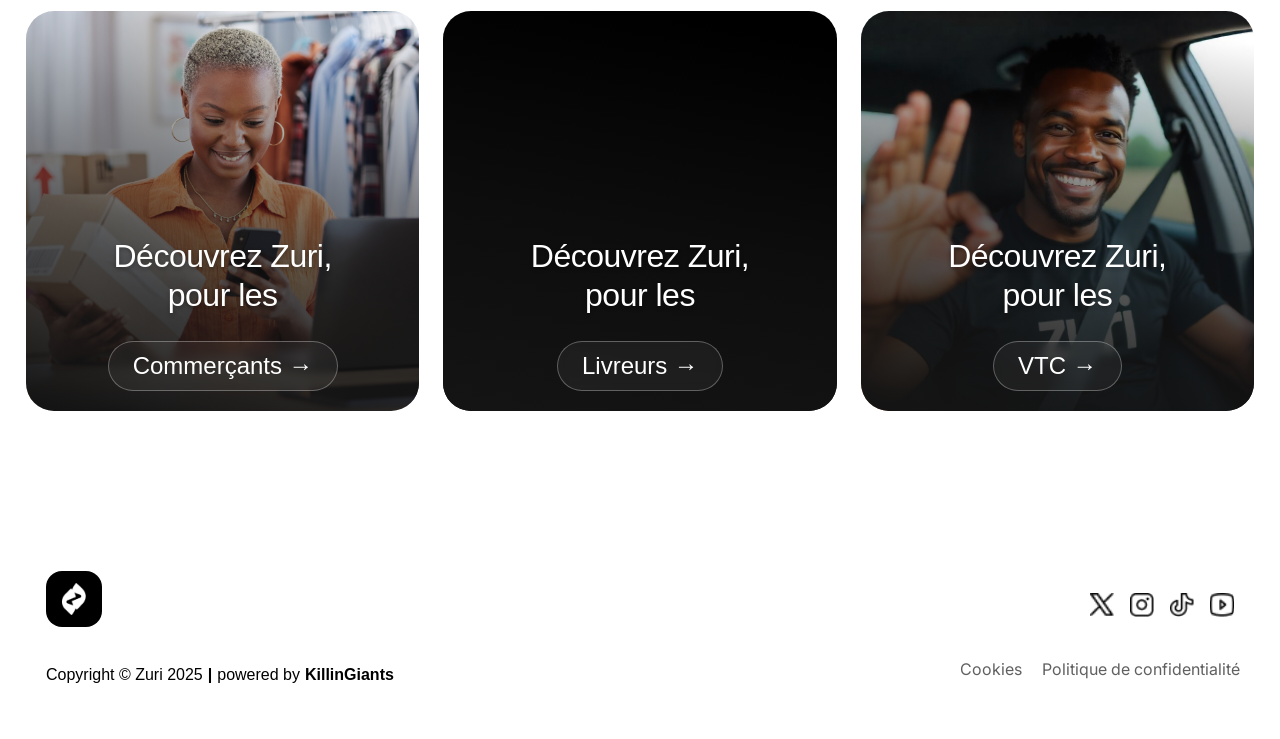
==== commit fab86628: "quatrième envoi" ====
--- a/index.html
+++ b/index.html
@@ -4,11 +4,29 @@
     <meta charset="UTF-8">
     <meta name="viewport" content="width=device-width, initial-scale=1.0">
     <title>Accueil</title>
-    <link rel="stylesheet" href="home.css">
+    <link rel="stylesheet" href="/styles/global.css">
+    <link rel="stylesheet" href="/styles/header.css">
+    <link rel="stylesheet" href="/styles/footer.css">
+    <link rel="stylesheet" href="/styles/home.css">
 </head>
 <body>
   <!-- HEADER -->
-  <div id="header"></div>
+  <header class="header-light">
+    <nav class="navbar">
+        <div class="menu">
+            <div class="logo">
+                <img src="images/Vector.png" alt="logo Zuri">
+                <a href="index.html"><img src="images/zuri_name.png" alt="Zuri"></a>
+            </div>
+            <ul>
+                <li><a href="seller/" class="commerçant">Commerçants</a></li>
+                <li><a href="deliver/" class="livreur">Livreurs</a></li>
+                <li><a href="vtc/" class="vtc">VTC</a></li>
+            </ul>
+            <a href="#" class="inscription">S'inscrire</a>
+        </div>
+    </nav>
+</header>
 
 
    <!-- MAIN : contenu principal -->
@@ -53,7 +71,7 @@
         <h2>Vivez une expérience sans précédent avec Zuri</h2>
   
         <div class="feature">
-          <h3>Trouvez plus facilement des livreurs</h3>
+          <h2>Trouvez plus facilement des livreurs</h2>
           <p>
             Grâce à Zuri, localisez les livreurs les plus proches
             et assurez-vous de livrer vos clients de manière rapide et efficace.
@@ -61,7 +79,7 @@
         </div>
   
         <div class="feature">
-          <h3>Suivez toutes vos commandes en temps réels</h3>
+          <h2>Suivez toutes vos commandes en temps réels</h2>
           <p>
             Zuri vous procure une expérience sans stress en vous permettant
             de suivre vos livraisons en temps réels.
@@ -69,7 +87,7 @@
         </div>
   
         <div class="feature">
-          <h3>Payez et faites-vous payer en toute sécurité</h3>
+          <h2>Payez et faites-vous payer en toute sécurité</h2>
           <p>
             Transactions sécurisées à chaque étape : payez et recevez
             vos paiements en toute confiance, rapidement et sans souci.
@@ -108,7 +126,7 @@
             <div class="mosaic-overlay"></div>
     
             <div class="mosaic-content">
-                <h1>Commencez cette nouvelle aventure avec zuri</h1>
+                <h2>Commencez cette nouvelle aventure avec zuri</h2>
                 <p class="hero-badge">+ 1000 Marchands nous ont déjà rejoint,</p>
                 <p class="hero-subtext">
                     Rejoignez l'application Zuri dès maintenant et soyez parmi les premiers à 
@@ -182,28 +200,25 @@
         <div class="discover-container">
       
           <div class="discover-card discover-commercant">
-            <!-- <div id="imagecommercant"><img src="images/commercant.jpg" alt=""></div> -->
             <div class="discover-overlay"></div>
             <div class="discover-content">
-              <h3>Découvrez Zuri,<br>pour les</h3>
+              <h2>Découvrez Zuri,<br>pour les</h2>
               <a href="seller/seller.html">Commerçants →</a>
             </div>
           </div>
       
           <div class="discover-card discover-livreur">
-            <!-- <div id="imagelivreur"><img src="images/livreur.jpg" alt=""></div> -->
             <div class="discover-overlay"></div>
             <div class="discover-content">
-              <h3>Découvrez Zuri,<br>pour les</h3>
+              <h2>Découvrez Zuri,<br>pour les</h2>
               <a href="deliver/deliver.html">Livreurs →</a>
             </div>
           </div>
       
           <div class="discover-card discover-vtc">
-            <!-- <div id="imagevtc"><img src="images/vtc.jpg" alt=""></div> -->
             <div class="discover-overlay"></div>
             <div class="discover-content">
-              <h3>Découvrez Zuri,<br>pour les</h3>
+              <h2>Découvrez Zuri,<br>pour les</h2>
               <a href="vtc/vtc.html">VTC →</a>
             </div>
           </div>
@@ -213,12 +228,35 @@
     </main>
 
       <!-- FOOTER -->
-      <div id="footer"></div>
+      <footer class="footer">
+        <div class="footer-container">
+            <div class="footer-left">
+                <div class="logo_footer">
+                    <img src="images/Vector.png" alt="logo">
+                </div>
+                <p>
+                    Copyright © Zuri 2025 <span class="copy">|</span>
+                    powered by <span class="copy">KillinGiants</span>
+                </p>
+            </div>
+    
+            <div class="footer-right">
+                <ul class="footer-socials">
+                    <li><a href="#"><img src="images/x.png" alt="logo X"></a></li>
+                    <li><a href="#"><img src="images/instagram.png" alt="logo Instagram"></a></li>
+                    <li><a href="#"><img src="images/tiktok.png" alt="logo TikTok"></a></li>
+                    <li><a href="#"><img src="images/youtube.png" alt="logo YouTube"></a></li>
+                </ul>
+    
+                <div class="footer-links">
+                    <a href="#">Cookies</a>
+                    <a href="#">Politique de confidentialité</a>
+                </div>
+            </div>
+        </div>
+    </footer>
 
   <button id="scrollBtn">↓</button>
-      <script src="home.js"></script>
-      <script src="components/include.js"></script>
-      
-      
+      <script src="scripts/home.js"></script>  
 </body>
 </html>
--- a/styles/global.css
+++ b/styles/global.css
@@ -0,0 +1,58 @@
+@import url('https://fonts.googleapis.com/css2?family=Inter:ital,opsz,wght@0,14..32,100..900;1,14..32,100..900&family=Manrope:wght@200..800&family=Montserrat:ital,wght@0,100..900;1,100..900&family=Poppins:ital,wght@0,100;0,200;0,300;0,400;0,500;0,600;0,700;0,800;0,900;1,100;1,200;1,300;1,400;1,500;1,600;1,700;1,800;1,900&display=swap');
+
+*,
+*::before,
+*::after {
+  box-sizing: border-box;
+}
+
+
+html {
+  font-family: Helvetica, sans-serif;
+  margin: 0;
+  padding: 0;
+  font-size: 16px;
+}
+
+body {
+    font-family: Inter, Helvetica, sans-serif;
+    font-size: 14px;
+    color: black;
+    background-color: white;
+}
+
+a {
+  text-decoration: none;
+  color: black;
+  font-size: 14px;
+  line-height: 1.2;
+  font-weight: 400;
+  font-style: normal;
+  font-family: 'SF Pro Display', sans-serif;
+}
+
+li {
+  display: block;
+}
+
+/* button {
+  display: flex;
+  flex-direction: row;
+  justify-content: center;
+  align-items: center;
+  padding: 8px 24px;
+  gap: 10px;
+    margin: 0 auto;
+    width: 106px;
+    height: 40px;
+    background-color: #FFFFFF;
+    color: black;
+    border-radius: 15px;
+    font-family: inherit;
+    line-height: 1.2;
+    font-size: 14px;
+    font-weight: 600;
+    font-style: normal;
+    mix-blend-mode: difference;
+
+} */
--- a/styles/header.css
+++ b/styles/header.css
@@ -0,0 +1,95 @@
+
+/* navbar */
+
+header nav{
+  position: absolute;
+  max-width: 1228px;
+  padding: 8px;
+  height: 90px;
+  top: 20px;
+  left: 9%;
+  right: 0;
+  z-index: 3;
+  background-color: #000000;
+  mix-blend-mode: difference;
+  
+}
+
+/* HEADER CLAIR */
+
+.header-light .menu ul li a{
+    color: #fff;
+  }
+  
+.header-light .inscription{
+    color: #000000;
+    margin-left: 63%;
+    padding: 15px 54px;
+}
+  
+  /* HEADER SOMBRE */
+  
+.header-dark .menu ul li a{
+    color: #fff;
+}
+  
+.header-dark .inscription{
+    color: black;
+    margin-left: 63%;
+    padding: 15px 54px;
+    
+}
+
+.header-dark nav{
+    mix-blend-mode: normal;
+    background-color: transparent;
+  }
+  
+
+.menu{
+  display: flex;
+  flex-direction: row;
+  justify-content: space-between;
+  align-items: center;
+}
+
+.menu ul {
+    display: flex;
+    align-items: center;
+    gap: 32px;
+  
+  }
+
+.logo{
+  display: flex;
+  align-items: center;
+  gap: 8px;
+}
+
+.commerçant, .livreur, .vtc{
+  width: 47px;
+  height: 17px;
+  font-style: normal;
+  font-weight: 400;
+  font-size: 14px;
+  line-height: 17px;
+  
+}
+
+.inscription{
+    display: flex;
+    flex-direction: row;
+    justify-content: center;
+    align-items: center;
+    gap: 10px;
+    margin: 0 auto;
+    width: 106px;
+    height: 33px;
+    background: #FFFFFF;
+    border-radius: 15px;
+    font-style: normal;
+    font-weight: 600;
+    font-size: 14px;
+    line-height: 17px;
+
+}
--- a/styles/footer.css
+++ b/styles/footer.css
@@ -0,0 +1,133 @@
+
+    /* FOOTER STYLES */
+.footer {
+    width: 100%;
+    padding: 40px 0;
+}
+
+.footer-container {
+    max-width: 1228px;
+    width: 100%;
+    margin: 0 auto;
+    padding: 0 20px;
+    display: flex;
+    justify-content: space-between;
+    align-items: center;
+}
+
+.footer-left {
+    display: flex;
+    flex-direction: column;
+    justify-content: center;
+    align-items: flex-start;
+    padding: 0px;
+    gap: 24px;
+    flex: none;
+    order: 0;
+    flex-grow: 0;
+}
+
+.footer-left img {
+    width: 32px;
+}
+
+.footer-left p {
+    font-family: 'SF Pro Display', sans-serif;
+    font-style: normal;
+    font-weight: 400;
+    font-size: 16px;
+    line-height: 16px;
+    display: flex;
+    align-items: center;
+    color: #000000;
+    flex: none;
+    order: 0;
+    flex-grow: 0;
+}
+
+.footer-right {
+    display: flex;
+    flex-direction: column;
+    justify-content: center;
+    align-items: flex-end;
+    padding: 0px;
+    gap: 40px;
+    width: 274px;
+    flex: none;
+    order: 1;
+    flex-grow: 0;
+}
+
+.footer-socials {
+    display: flex;
+    gap: 16px;
+    list-style: none;
+    padding: 0;
+    margin: 0;
+}
+
+.footer-socials a {
+    text-decoration: none;
+    color: #FFFFFF;
+    font-size: 14px;
+}
+
+.footer-socials a img {
+    width: 24px;
+    height: 24px;
+    flex: none;
+    order: 0;
+    align-self: stretch;
+    flex-grow: 0;
+}
+
+.footer-links {
+    display: flex;
+    gap: 20px;
+}
+
+.footer-links a {
+    text-decoration: none;
+    font-family: 'Inter';
+    font-style: normal;
+    font-weight: 400;
+    font-size: 16px;
+    line-height: 16px;
+    display: flex;
+    align-items: center;
+    color: #606060;
+    flex: none;
+    order: 0;
+    flex-grow: 0;
+}
+
+.footer-links a:hover {
+    color: black;
+}
+
+.logo_footer {
+    display: flex;
+    flex-direction: row;
+    align-items: center;
+    padding: 12px 16px;
+    gap: 10px;
+    background: #000000;
+    border-radius: 16px;
+    flex: none;
+    order: 0;
+    flex-grow: 0;
+}
+
+.logo_footer img {
+    width: 23.72px;
+    height: 32px;
+    flex: none;
+    order: 0;
+    flex-grow: 0;
+}
+
+.copy {
+    margin-left: 5px;
+    margin-right: 5px;
+    font-weight: bold;
+}
--- a/styles/home.css
+++ b/styles/home.css
@@ -0,0 +1,1499 @@
+/* ===== STYLES GLOBAUX ===== */
+html, body {
+  max-width: 100%;
+  overflow-x: hidden;
+}
+
+* {
+  box-sizing: border-box;
+}
+
+body {
+  margin: 0;
+  padding: 0;
+}
+
+/* ===== COMPOSANTS COMMUNS ===== */
+.inscription {
+  display: flex;
+  flex-direction: row;
+  justify-content: center;
+  align-items: center;
+  padding: 8px 24px;
+  gap: 10px;
+  margin: 0 auto;
+  width: 106px;
+  height: 33px;
+  background: #FFFFFF;
+  border-radius: 15px;
+  flex: none;
+  order: 1;
+  flex-grow: 0;
+  text-decoration: none;
+  color: black;
+  font-family: 'SF Pro Display', sans-serif;
+  margin-right: 12px;
+  font-style: normal;
+  font-weight: 600;
+  font-size: 14px;
+  line-height: 17px;
+  mix-blend-mode: difference;
+}
+
+#scrollBtn {
+  position: fixed;
+  bottom: 30px;
+  right: 30px;
+  width: 50px;
+  height: 50px;
+  border-radius: 50%;
+  border: none;
+  background: black;
+  color: white;
+  font-size: 22px;
+  cursor: pointer;
+  z-index: 999;
+  box-shadow: 0 5px 20px rgba(0,0,0,0.2);
+  transition: all 0.3s ease;
+}
+
+#scrollBtn:hover {
+  transform: scale(1.1);
+}
+
+/* ===== SECTION ACTIVITES ===== */
+.activites {
+  width: 1228px;
+  margin: 120px auto;
+  display: flex;
+  gap: 24px;
+}
+
+.card {
+  flex: 1;
+  border-radius: 28px;
+  overflow: hidden;
+  position: relative;
+  background-image: url("../images/marchand.jpg");
+  background-size: 200% auto; 
+  background-repeat: no-repeat;
+  background-position-y: bottom;
+  width: 1228px;
+  height: 861.68px;
+  left: 0px;
+}
+
+.card::before {
+  content: "";
+  position: absolute;
+  inset: 0;
+  background: linear-gradient(
+    to top,
+    rgba(0,0,0,0.85) 25%,
+    rgba(0,0,0,0.4) 40%,
+    transparent 70%
+  );
+}
+
+.card.left {
+  background-position-x: left;
+}
+
+.card.right {
+  background-position-x: right;
+}
+
+.content {
+  display: flex;
+  flex-direction: column;
+  align-items: flex-start;
+  padding: 40px 32px;
+  gap: 20px;
+  position: absolute;
+  width: 594px;
+  height: 300px;
+  left: 0;
+  bottom: 0;
+}
+
+.badge {
+  display: flex;
+  flex-direction: row;
+  align-items: center;
+  padding: 8px 8px 8px 10px;
+  gap: 10px;
+  width: 286px;
+  height: 49px;
+  background: rgba(255, 255, 255, 0.12);
+  border-radius: 16px;
+  flex: none;
+  order: 0;
+  flex-grow: 0;
+  font-family: 'SF Pro Display', sans-serif;
+  font-style: normal;
+  font-weight: 500;
+  font-size: 24px;
+  line-height: 29px;
+  letter-spacing: -0.313428px;
+  color: #FFFFFF;
+  margin: 0;
+}
+
+.badgecontent {
+  display: flex;
+  flex-direction: column;
+  align-items: flex-start;
+  padding: 0px;
+  gap: 16px;
+  width: 550px;
+  height: 162px;
+  flex: none;
+  order: 1;
+  flex-grow: 0;
+}
+
+#marchand,
+#livreur {
+  display: flex;
+  flex-direction: row;
+  justify-content: center;
+  align-items: center;
+  padding: 2px 8px;
+  gap: 10px;
+  background: rgba(255, 255, 255, 0.2);
+  border-radius: 12px;
+  flex: none;
+  order: 1;
+  flex-grow: 0;
+  width: 114px;
+  height: 29px;
+  font-family: 'SF Pro Display', sans-serif;
+  font-style: normal;
+  font-weight: 500;
+  font-size: 24px;
+  line-height: 29px;
+  letter-spacing: -0.313428px;
+  color: #FFFFFF;
+}
+
+.content h2 {
+  margin-top: 25px;
+  width: 494px;
+  height: 104px;
+  font-family: 'SF Pro Display', sans-serif;
+  font-style: normal;
+  font-weight: 500;
+  font-size: 48px;
+  line-height: 52px;
+  letter-spacing: -1px;
+  color: #FFFFFF;
+  flex: none;
+  order: 0;
+  flex-grow: 0;
+  margin: 0;
+}
+
+.content p {
+  width: 458px;
+  height: 42px;
+  font-family: 'SF Pro Display', sans-serif;
+  font-style: normal;
+  font-weight: 400;
+  font-size: 18px;
+  line-height: 21px;
+  letter-spacing: -0.48px;
+  color: #FFFFFF;
+  flex: none;
+  order: 1;
+  flex-grow: 0;
+  margin: 0;
+}
+
+/* ===== SECTION EXPERIENCE ===== */
+.experience {
+  width: 1228px;
+  margin: 120px auto;  
+}
+
+.experience-container {
+  display: flex;
+  align-items: stretch;
+  gap: 80px;
+}
+
+.experience-left {
+  flex: 1;
+  display: flex;
+  flex-direction: column;
+  justify-content: space-between;
+}
+
+.experience-left h2 {
+  font-family: 'SF Pro Display', sans-serif;
+  font-style: normal;
+  font-weight: 500;
+  font-size: 40px;
+  line-height: 48px;
+  letter-spacing: -0.48px;
+  color: #000000;
+}
+
+.feature {
+  background: #f2f2f2;
+  padding: 24px;
+  border-radius: 20px;
+  margin-bottom: 20px; 
+  transition: all 0.3s ease;
+  cursor: pointer;
+  border: 1px solid transparent;
+}
+
+.feature:last-child {
+  margin-bottom: 0;
+}
+
+.feature:hover {
+  background: #ffffff;
+  transform: translateY(-6px);
+  box-shadow: 0 15px 35px rgba(0,0,0,0.08);
+  border: 1px solid #e5e5e5;
+}
+
+.feature h2 {
+  margin-bottom: 10px;
+  font-family: 'SF Pro Display', sans-serif;
+  font-style: normal;
+  font-weight: 500;
+  font-size: 24px;
+  line-height: 29px;
+  letter-spacing: -0.48px;
+  color: #000000;
+  flex: none;
+  order: 0;
+  flex-grow: 0;
+}
+
+.feature:hover h2 {
+  color: #000;
+}
+
+.feature p {
+  line-height: 1.6;
+  font-family: 'SF Pro Display', sans-serif;
+  font-style: normal;
+  font-weight: 400;
+  font-size: 18px;
+  line-height: 21px;
+  letter-spacing: -0.48px;
+  color: #8A8A8A;
+  flex: none;
+  order: 1;
+  flex-grow: 0;
+}
+
+.feature:hover p {
+  color: #444;
+}
+
+.experience-right {
+  flex: 1;
+  display: flex;
+  align-items: stretch;
+  justify-content: center;
+}
+
+.experience-right img {
+  width: 320px;
+}
+
+.phone-wrapper {
+  position: relative;
+  width: 320px;
+  align-items: center;
+  display: flex;
+}
+
+.screen {
+  position: absolute;
+  top: 14px;
+  left: 16px;
+  right: 18px;
+  bottom: 17px;
+  background: #242424;
+  border-radius: 30px;
+  z-index: 1;
+}
+
+.phone-wrapper img {
+  width: 100%;
+  position: relative;
+  z-index: 2; 
+  margin-top: 0;  
+  height: 100%;
+}
+
+.image-with-phone {
+  position: relative;
+  width: 100%;
+  height: 100%;
+  overflow: hidden;
+}
+
+.image-with-phone img {
+  width: 100%;
+  height: 100%;
+  object-fit: cover;
+  display: block;
+}
+
+.screen2 {
+  position: absolute;
+  width: 70px;  
+  height: 138px;
+  background: url(../images/fond_phone.png);
+  background-size: cover;
+  border-radius: 10px;
+  top: 218px;    
+  left: 34px; 
+  transform: rotate(1deg);    
+  z-index: 1;
+  box-shadow: 0 0 10px rgba(0,0,0,0.3);
+}
+
+/* ===== SECTION HERO MOSAIC ===== */
+.hero-mosaic {
+  width: 100%;
+  height: 520px;
+  position: relative;
+  overflow: hidden;
+  margin: 80px 0;
+}
+
+.mosaic-container {
+  position: relative;
+  width: 100%;
+  height: 100%;
+}
+
+.mosaic-grid {
+  display: grid;
+  grid-template-columns: 0.2fr 0.6fr 0.8fr 0.6fr 0.1fr;
+  width: 100%;
+  height: 100%;
+  gap: 0;
+}
+
+.mosaic-grid img {
+  width: 100%;
+  height: 100%;
+  object-fit: cover;
+  display: block;
+}
+
+.mosaic-item {
+  width: 100%;
+  height: 100%;
+  background-size: cover;
+  background-repeat: no-repeat;
+}
+
+.item1 {
+  background-image: url("../images/img1.jpg");
+  background-position: 80% center;
+  transform: scale(1.1);
+}
+
+.item2 {
+  background-image: url("../images/img2.jpg");
+  background-position: 40% center;
+  transform: scaleX(-1) scale(1.0);
+}
+
+.item3 {
+  background-image: url("../images/img3.jpg");
+  background-position: 80% center;
+}
+
+.item4 {
+  background-image: url("../images/img4.png");
+  background-position: 40% center;
+}
+
+.item5 {
+  background-image: url("../images/img5.jpg");
+  background-position: 60% center;
+}
+
+.mosaic-overlay {
+  position: absolute;
+  inset: 0;
+  background: linear-gradient(
+    to bottom,
+    rgba(0, 0, 0, 0.5) 0%,
+    rgba(0, 0, 0, 0.6) 100%
+  );
+  z-index: 1;
+}
+
+.mosaic-content {
+  position: absolute;
+  inset: 0;
+  z-index: 2;
+  display: flex;
+  flex-direction: column;
+  justify-content: center;
+  align-items: center;
+  text-align: center;
+  color: #FFFFFF;
+  padding: 0 20px;
+}
+
+.mosaic-content h2 {
+  font-family: 'SF Pro Display', sans-serif;
+  font-size: 56px;
+  font-weight: 500;
+  max-width: 800px;
+  line-height: 1.1;
+  margin-bottom: 20px;
+  text-shadow: 0 2px 4px rgba(0, 0, 0, 0.3);
+}
+
+.hero-badge {
+  font-size: 20px;
+  margin-bottom: 0px;
+  opacity: 0.9;
+  text-shadow: 0 1px 2px rgba(0, 0, 0, 0.3);
+  width: 484px;
+  height: 29px;
+  top: 254px;
+  font-family: 'SF Pro Display', sans-serif;
+  font-style: normal;
+  font-weight: 400;
+  font-size: 24px;
+  line-height: 29px;
+  text-align: center;
+  letter-spacing: -0.48px;
+  color: #FFFFFF;
+}
+
+.hero-subtext {
+  font-size: 18px;
+  color: rgba(255, 255, 255, 0.9);
+  margin-bottom: 40px;
+  text-shadow: 0 1px 2px rgba(0, 0, 0, 0.3);
+  width: 890px;
+  height: 75px;
+  top: 293px;
+  font-family: 'SF Pro Display', sans-serif;
+  font-style: normal;
+  font-weight: 400;
+  font-size: 24px;
+  line-height: 29px;
+  text-align: center;
+  letter-spacing: -0.48px;
+  color: rgba(255, 255, 255, 0.7);
+}
+
+.cta-button {
+  background: #FFFFFF;
+  color: #000;
+  padding: 16px 40px;
+  border-radius: 50px;
+  font-weight: 600;
+  font-size: 18px;
+  text-decoration: none;
+  box-shadow: 0px 10px 30px rgba(0, 0, 0, 0.2);
+  transition: transform 0.3s ease;
+  font-family: 'SF Pro Display', sans-serif;
+}
+
+.cta-button:hover {
+  transform: scale(1.05);
+}
+
+/* ===== SECTION FAQ ===== */
+.faq {
+  width: 1228px;
+  margin: 120px auto;
+  margin-top: 190px;
+}
+
+.faq h2 {
+  font-family: 'Poppins', sans-serif;
+  font-style: normal;
+  font-weight: 500;
+  font-size: 24px;
+  line-height: 31px;
+  color: #1A1A1A;
+  margin-bottom: 30px;
+}
+
+.faq-list {
+  list-style: none;
+  padding: 0;
+  margin: 0;
+  width: 100%;
+}
+
+.faq-item {
+  border-bottom: 1px solid #e5e5e5;
+  cursor: pointer;
+}
+
+.faq-question {
+  padding: 18px 0;
+  font-family: 'Poppins', sans-serif;
+  font-style: normal;
+  font-weight: 500;
+  font-size: 16px;
+  line-height: 22px;
+  color: #1A1A1A;
+  display: flex;
+  justify-content: space-between;
+  align-items: center;
+  transition: all 0.3s ease;
+}
+
+.faq-question:hover {
+  color: #000000;
+  padding-left: 5px;
+}
+
+.faq-icon {
+  font-size: 20px;
+  font-weight: 300;
+  transition: transform 0.3s ease;
+}
+
+.faq-item.active .faq-icon {
+  transform: rotate(45deg);
+}
+
+.faq-reponse {
+  max-height: 0;
+  overflow: hidden;
+  transition: max-height 0.4s ease-out, padding 0.3s ease;
+  background-color: #f9f9f9;
+  border-radius: 0 0 12px 12px;
+}
+
+.faq-item.active .faq-reponse {
+  max-height: 200px;
+  padding: 0 20px 20px 20px;
+}
+
+.faq-reponse p {
+  font-family: 'SF Pro Display', sans-serif;
+  font-style: normal;
+  font-weight: 400;
+  font-size: 15px;
+  line-height: 1.6;
+  color: #555;
+  margin: 0;
+}
+
+/* ===== SECTION DISCOVER ===== */
+.discover {
+  width: 1228px;
+  margin: 120px auto;
+  margin-top: 190px;
+}
+
+.discover-container {
+  display: flex;
+  gap: 24px;
+  height: 400px;
+}
+
+.discover-card {
+  flex: 1;
+  border-radius: 28px;
+  overflow: hidden;
+  position: relative;
+  background-color: #000;
+  background-size: cover;
+  background-repeat: no-repeat;
+  background-position: center;
+  transition: all 0.3s ease;
+}
+
+.discover-card:hover {
+  transform: translateY(-5px);
+  box-shadow: 0 20px 40px rgba(0, 0, 0, 0.2);
+}
+
+.discover-commercant {
+  background-image: url("../images/commercant.jpg");
+  background-position: 40% center;
+}
+
+.discover-livreur {
+  background-image: url("../images/livreur.jpg");
+  background-position: 90% center;
+}
+
+.discover-vtc {
+  background-image: url("../images/vtc.jpg");
+  background-position: center 20%;
+}
+
+.discover-card img {
+  width: 100%;
+  height: 100%;
+  object-fit: cover;
+  transition: transform 0.5s ease;
+}
+
+.discover-card:hover img {
+  transform: scale(1.05);
+}
+
+.discover-overlay {
+  position: absolute;
+  inset: 0;
+  z-index: 1;
+  pointer-events: none;
+  width: 410px;
+  height: 429px;
+  left: -1px;
+  top: 0px;
+  background: linear-gradient(190.23deg, rgba(0, 0, 0, 0) 7.07%, rgba(20, 20, 20, 0.65) 52.12%, #141414 92.36%);
+}
+
+.discover-content {
+  position: absolute;
+  bottom: 20px;
+  left: 32px;
+  right: 32px;
+  color: white;
+  z-index: 2;
+  text-align: center;
+}
+
+.discover-content h2 {
+  font-family: 'SF Pro Display', sans-serif;
+  font-style: normal;
+  font-weight: 500;
+  font-size: 32px;
+  line-height: 1.2;
+  letter-spacing: -0.5px;
+  color: #FFFFFF;
+  text-shadow: 0 2px 4px rgba(0, 0, 0, 0.3);
+}
+
+.discover-content a {
+  display: inline-block;
+  font-family: 'SF Pro Display', sans-serif;
+  font-style: normal;
+  font-weight: 500;
+  font-size: 24px;
+  line-height: 1;
+  color: #FFFFFF;
+  text-decoration: none;
+  padding: 12px 24px;
+  background: rgba(255, 255, 255, 0.05);
+  border: 1px solid rgba(255, 255, 255, 0.3);
+  border-radius: 40px;
+  backdrop-filter: blur(5px);
+  transition: all 0.3s ease;
+}
+
+.discover-content a:hover {
+  background: rgba(255, 255, 255, 0.25);
+  border-color: rgba(255, 255, 255, 0.5);
+  transform: translateY(-2px);
+}
+
+#imagecommercant img {
+  object-position: 40% center;
+}
+
+#imagelivreur img {
+  object-position: 90% center;
+}
+
+#imagevtc img {
+  object-position: center 20%;
+}
+
+.discover-badge {
+  position: absolute;
+  top: 20px;
+  left: 20px;
+  background: rgba(255, 255, 255, 0.15);
+  backdrop-filter: blur(10px);
+  padding: 6px 12px;
+  border-radius: 30px;
+  color: white;
+  font-size: 14px;
+  z-index: 2;
+  border: 1px solid rgba(255, 255, 255, 0.2);
+}
+
+/* ===== MEDIA QUERIES MOBILE (max-width: 768px) ===== */
+@media screen and (max-width: 768px) {
+  
+  /* Global */
+  html, body {
+    max-width: 100%;
+    overflow-x: hidden;
+  }
+  
+  /* Activités */
+  .activites {
+    width: 100%;
+    flex-direction: column;
+    margin: 40px auto;
+    gap: 16px;
+    padding: 0 16px;
+    margin-top: 120px;
+  }
+  
+  .card {
+    width: 100%;
+    height: 500px;
+    background-size: cover;
+    opacity: 1 !important;
+    min-height: 400px !important;
+  }
+  
+  .card.left,
+  .card.right {
+    background-image: url('images/marchand.jpg') !important;
+    background-size: cover !important;
+    background-position: center !important;
+    display: block !important;
+  }
+  
+  .content {
+    width: 100%;
+    height: 65%;
+    padding: 30px 20px;
+  }
+  
+  .badge {
+    width: auto;
+    font-size: 18px;
+    height: auto;
+    padding: 6px 12px;
+  }
+  
+  #marchand, #livreur {
+    font-size: 18px;
+    width: auto;
+    height: auto;
+  }
+  
+  .badgecontent {
+    width: 100%;
+    height: auto;
+  }
+  
+  .content h2 {
+    width: 100%;
+    height: auto;
+    font-size: 36px;
+    line-height: 42px;
+  }
+  
+  .content p {
+    width: 100%;
+    height: auto;
+    font-size: 16px;
+    line-height: 22px;
+  }
+  
+  /* Experience */
+  .experience {
+    width: 100%;
+    margin: 60px auto;
+    padding: 0 16px;
+  }
+  
+  .experience-container {
+    flex-direction: column;
+    gap: 40px;
+  }
+  
+  .experience-left h2 {
+    font-size: 32px;
+    line-height: 40px;
+  }
+  
+  .feature h4 { font-size: 20px; }
+  .feature p { font-size: 16px; }
+  
+  .phone-wrapper {
+    position: relative;
+    width: 280px;
+    margin: 0 auto;
+  }
+  
+  .screen {
+    position: absolute;
+    width: 249px;
+    height: 485px;
+    background: #242424;
+    border-radius: 30px;
+    top: 13px;
+    left: 15px;
+    z-index: 1;
+  }
+  
+  .screen2 {
+    width: 70%;
+    height: 29%;
+    top: 41.09%;
+    left: 10%;
+    background: url(images/fond_phone.png);
+    background-size: cover;
+    background-position: center;
+    border-radius: 6px;
+    z-index: 1;
+  }
+  
+  /* Hero Mosaic */
+  .hero-mosaic {
+    height: 300px;
+  }
+  
+  .mosaic-grid {
+    grid-template-columns: 0.4fr 0.8fr 0.8fr 0.6fr 0.2fr;
+  }
+  
+  .mosaic-grid img:nth-child(1) {
+    object-position: 80% center;
+  }
+  
+  .mosaic-grid img:nth-child(4) {
+    object-position: center 70%;
+  }
+  
+  .mosaic-grid img:nth-child(5) {
+    object-position: 60% center;
+  }
+  
+  .mosaic-content {
+    padding: 0 16px;
+    gap: 8px;
+    margin-top: 50px;
+  }
+  
+  .mosaic-content h1 {
+    font-size: 22px;
+    margin: 0;
+    line-height: 1.2;
+  }
+  
+  .hero-badge {
+    font-size: 12px;
+    margin: 0;
+    line-height: 16px;
+  }
+  
+  .hero-subtext {
+    font-size: 13px;
+    margin: 0;
+    line-height: 18px;
+    width: 100%;
+  }
+  
+  .cta-button {
+    padding: 8px 18px;
+    font-size: 12px;
+  }
+  
+  /* FAQ */
+  .faq {
+    width: 100%;
+    margin: 60px auto;
+    margin-top: 80px;
+    padding: 0 16px;
+  }
+  
+  /* Discover */
+  .discover {
+    width: 100%;
+    margin: 60px auto;
+    margin-top: 80px;
+    padding: 0 16px;
+  }
+  
+  .discover-container {
+    flex-direction: column;
+    gap: 16px;
+    height: auto;
+  }
+  
+  .discover-card {
+    height: 250px;
+    border-radius: 24px;
+  }
+  
+  .discover-card img {
+    object-fit: cover;
+  }
+  
+  .discover-overlay {
+    width: 100%;
+    height: 100%;
+    background: linear-gradient(
+      180deg,
+      rgba(0,0,0,0) 20%,
+      rgba(0,0,0,0.6) 60%,
+      rgba(0,0,0,0.9) 100%
+    );
+  }
+  
+  .discover-content h3 {
+    font-size: 22px;
+  }
+  
+  .discover-content a {
+    font-size: 16px;
+    padding: 8px 18px;
+  }
+  
+  /* Footer */
+  .footer-container {
+    flex-direction: column;
+    gap: 30px;
+    align-items: center;
+    text-align: center;
+  }
+  
+  .footer-left { align-items: center; }
+  .footer-right {
+    align-items: center;
+    width: 100%;
+    gap: 20px;
+  }
+  
+  .footer-links { justify-content: center; }
+  
+  /* Logo */
+  .logo img:first-child,
+  .logo img:last-child {
+    display: inline-block !important;
+    visibility: visible !important;
+    opacity: 1 !important;
+  }
+  
+  .logo img:first-child { height: 30px; }
+  .logo img:last-child { height: 22px; }
+  
+  /* Menu Mobile */
+  .menu {
+    position: relative;
+    display: flex;
+    align-items: center;
+    justify-content: space-between;
+  }
+  
+  .menu ul {
+    position: fixed;
+    top: 0;
+    left: -100%;
+    width: 80%;
+    max-width: 290px;
+    height: 100vh;
+    background: #ffffff;
+    display: flex;
+    flex-direction: column;
+    padding-top: 60px;
+    transition: 0.35s ease;
+    z-index: 5000;
+    box-shadow: 5px 0 25px rgba(0,0,0,0.08);
+    justify-content: flex-start;
+    align-items: flex-start;
+    gap: 0;
+  }
+  
+  .menu ul.active {
+    left: 0;
+  }
+  
+  .menu ul li {
+    padding: 14px 25px;
+    border-bottom: 1px solid #f1f1f1;
+    width: 100%;
+  }
+  
+  .menu ul li a {
+    font-size: 18px;
+    color: #111;
+  }
+  
+  .hamburger {
+    display: block;
+    font-size: 26px;
+    cursor: pointer;
+    color: black;
+    z-index: 6000;
+  }
+  
+  .close-btn {
+    position: relative;
+    font-size: 26px;
+    cursor: pointer;
+  }
+  
+  .menu-overlay {
+    position: fixed;
+    inset: 0;
+    background: rgba(0,0,0,0.4);
+    opacity: 0;
+    pointer-events: none;
+    transition: 0.3s ease;
+    z-index: 4000;
+  }
+  
+  .menu-overlay.active {
+    opacity: 1;
+    pointer-events: auto;
+  }
+  
+  .menu-header {
+    display: flex;
+    justify-content: space-between;
+    align-items: center;
+    flex-direction: row-reverse;
+    gap: 30%;
+    padding-bottom: 20px;
+  }
+  
+  .menu-logo {
+    display: flex;
+    align-items: center;
+    gap: 8px;
+  }
+  
+  .menu-logo img:first-child {
+    height: 30px;
+    mix-blend-mode: difference;
+  }
+  
+  .menu-logo img:last-child {
+    height: 20px;
+    mix-blend-mode: difference;
+  }
+}
+
+/* ===== TRES PETITS ECRANS (max-width: 480px) ===== */
+@media screen and (max-width: 480px) {
+  .content h2 { font-size: 28px; line-height: 34px; }
+  .badge { font-size: 16px; }
+  .mosaic-content h1 { font-size: 28px; }
+  .hero-subtext { font-size: 14px; }
+  .discover-content h3 { font-size: 24px; }
+  .discover-content a { font-size: 18px; }
+}
+
+/* ===== MEDIA QUERIES TABLETTE (769px - 1024px) ===== */
+@media screen and (min-width: 769px) and (max-width: 1024px) {
+  
+  /* Global */
+  body {
+    overflow-x: hidden;
+  }
+  
+  /* Navbar */
+  .navbar {
+    width: 100%;
+    padding: 8px 24px;
+    left: 0;
+    position: fixed;
+    background: rgba(255, 255, 255, 0.95);
+    backdrop-filter: blur(10px);
+    z-index: 1000;
+  }
+  
+  .menu {
+    width: 100%;
+    gap: 24px;
+  }
+  
+  .logo img {
+    height: 35px;
+  }
+  
+  .logo img:last-child {
+    height: 25px;
+  }
+  
+  .menu ul {
+    position: relative;
+    left: 0;
+    width: auto;
+    height: auto;
+    background: transparent;
+    padding-top: 0;
+    flex-direction: row;
+    box-shadow: none;
+    transition: none;
+    gap: 24px;
+    margin-left: 20px;
+  }
+  
+  .menu ul li {
+    padding: 0;
+    border-bottom: none;
+  }
+  
+  .menu ul li a {
+    color: #FFFFFF;
+    font-size: 15px;
+  }
+  
+  .inscription {
+    margin-left: auto;
+    width: auto;
+    padding: 8px 20px;
+    background: #FFFFFF;
+    color: #000000;
+    border-radius: 25px;
+    margin-right: 35px;
+  }
+  
+  .hamburger,
+  .close-btn,
+  .menu-overlay {
+    display: none !important;
+  }
+  
+  /* Activités */
+  .activites {
+    width: 90%;
+    margin: 140px auto 80px;
+    gap: 20px;
+  }
+  
+  .card {
+    height: 600px;
+    background-size: 200% auto;
+  }
+  
+  .card.left {
+    background-position-x: left;
+  }
+  
+  .card.right {
+    background-position-x: right;
+  }
+  
+  .content {
+    width: 100%;
+    height: auto;
+    padding: 30px 24px;
+  }
+  
+  .badge {
+    width: auto;
+    font-size: 20px;
+    padding: 6px 12px;
+  }
+  
+  #marchand, #livreur {
+    font-size: 20px;
+    width: auto;
+    padding: 2px 12px;
+  }
+  
+  .content h2 {
+    width: 100%;
+    font-size: 42px;
+    line-height: 48px;
+  }
+  
+  .content p {
+    width: 60%;
+    font-size: 17px;
+    line-height: 24px;
+  }
+  
+  /* Experience */
+  .experience {
+    width: 90%;
+    margin: 80px auto;
+  }
+  
+  .experience-container {
+    gap: 40px;
+  }
+  
+  .experience-left h2 {
+    font-size: 36px;
+    line-height: 44px;
+    margin-bottom: 30px;
+  }
+  
+  .feature {
+    padding: 22px;
+  }
+  
+  .feature h4 {
+    font-size: 22px;
+  }
+  
+  .feature p {
+    font-size: 16px;
+  }
+  
+  .phone-wrapper {
+    width: 280px;
+    margin: 0 auto;
+  }
+  
+  .screen {
+    top: 11px;
+    left: 13px;
+    right: 13px;
+    bottom: 10px;
+    border-radius: 25px;
+    background: #242424;
+  }
+  
+  .screen2 {
+    width: 70px;
+    height: 140px;
+    top: 183px;
+    left: 8px;
+  }
+  
+  .experience-right {
+    align-items: center;
+  }
+  
+  /* Hero Mosaic */
+  .hero-mosaic {
+    height: 450px;
+    margin: 60px 0;
+  }
+  
+  .mosaic-grid {
+    grid-template-columns: 0.4fr 1.6fr 1.6fr 0.7fr 0.2fr;
+  }
+  
+  .mosaic-grid img:nth-child(1) {
+    object-position: 75% center;
+    transform: scale(1.2);
+  }
+  
+  .mosaic-grid img:nth-child(2) {
+    object-position: 45% center;
+    transform: scaleX(-1);
+  }
+  
+  .mosaic-grid img:nth-child(3) {
+    object-position: 75% center;
+  }
+  
+  .mosaic-grid img:nth-child(4) {
+    object-position: 45% center;
+  }
+  
+  .mosaic-grid img:nth-child(5) {
+    object-position: 65% center;
+  }
+  
+  .mosaic-content {
+    padding: 0 40px;
+    gap: 15px;
+  }
+  
+  .mosaic-content h1 {
+    font-size: 42px;
+    max-width: 700px;
+    margin-bottom: 10px;
+  }
+  
+  .hero-badge {
+    font-size: 20px;
+    width: auto;
+    margin-bottom: 5px;
+  }
+  
+  .hero-subtext {
+    font-size: 18px;
+    width: 80%;
+    max-width: 700px;
+    height: auto;
+    margin: 15px auto 25px;
+  }
+  
+  .cta-button {
+    padding: 14px 35px;
+    font-size: 16px;
+  }
+  
+  /* FAQ */
+  .faq {
+    width: 90%;
+    margin: 80px auto;
+    margin-top: 100px;
+  }
+  
+  .faq h2 {
+    font-size: 28px;
+    margin-bottom: 40px;
+  }
+  
+  .faq-question {
+    font-size: 18px;
+    padding: 20px 0;
+  }
+  
+  .faq-reponse p {
+    font-size: 16px;
+  }
+  
+  /* Discover */
+  .discover {
+    width: 90%;
+    margin: 80px auto;
+    margin-top: 100px;
+  }
+  
+  .discover-container {
+    height: 350px;
+    gap: 20px;
+  }
+  
+  .discover-content h3 {
+    font-size: 28px;
+    margin-bottom: 15px;
+  }
+  
+  .discover-content a {
+    font-size: 20px;
+    padding: 10px 22px;
+  }
+  
+  .discover-overlay {
+    width: 100%;
+    background: linear-gradient(180deg, rgba(0,0,0,0) 10%, rgba(0,0,0,0.7) 60%, #141414 90%);
+  }
+  
+  /* Footer */
+  .footer {
+    padding: 30px 0;
+  }
+  
+  .footer-container {
+    width: 90%;
+    padding: 0;
+  }
+  
+  .footer-left {
+    gap: 15px;
+  }
+  
+  .footer-left p {
+    display: flex;
+    flex-wrap: wrap;
+    justify-content: flex-start;
+    line-height: 24px;
+    font-size: 14px;
+  }
+  
+  .copy {
+    margin: 0 5px;
+  }
+  
+  .footer-right {
+    gap: 30px;
+  }
+  
+  .footer-links a {
+    font-size: 14px;
+  }
+  
+  /* Scroll Button */
+  #scrollBtn {
+    width: 45px;
+    height: 45px;
+    font-size: 20px;
+    bottom: 25px;
+    right: 25px;
+  }
+}
+
+/* ===== TABLETTE PETIT FORMAT (769px - 850px) ===== */
+@media screen and (min-width: 769px) and (max-width: 850px) {
+  .menu ul {
+    gap: 16px;
+  }
+  
+  .menu ul li a {
+    font-size: 14px;
+  }
+  
+  .inscription {
+    padding: 6px 16px;
+    font-size: 13px;
+  }
+  
+  .content h2 {
+    font-size: 36px;
+    line-height: 42px;
+  }
+  
+  .experience-left h2 {
+    font-size: 32px;
+    line-height: 40px;
+  }
+  
+  .phone-wrapper {
+    width: 240px;
+  }
+  
+  .screen2 {
+    width: 60px;
+    height: 120px;
+    top: 180px;
+  }
+  
+  .discover-container {
+    height: 300px;
+  }
+  
+  .discover-content h3 {
+    font-size: 24px;
+  }
+}
+
+/* ===== TABLETTE MODE PAYSAGE (1024px - 1180px) ===== */
+@media screen and (min-width: 1024px) and (max-width: 1180px) {
+  .navbar {
+    width: 100%;
+    left: 0;
+    padding: 8px 30px;
+  }
+  
+  .menu {
+    width: 100%;
+  }
+  
+  .inscription {
+    margin-left: auto;
+  }
+  
+  .activites, 
+  .experience, 
+  .faq, 
+  .discover {
+    width: 95%;
+  }
+  
+  .content h2 {
+    font-size: 44px;
+  }
+  
+  .mosaic-content h1 {
+    font-size: 48px;
+  }
+  
+  .hero-subtext {
+    width: 70%;
+  }
+}
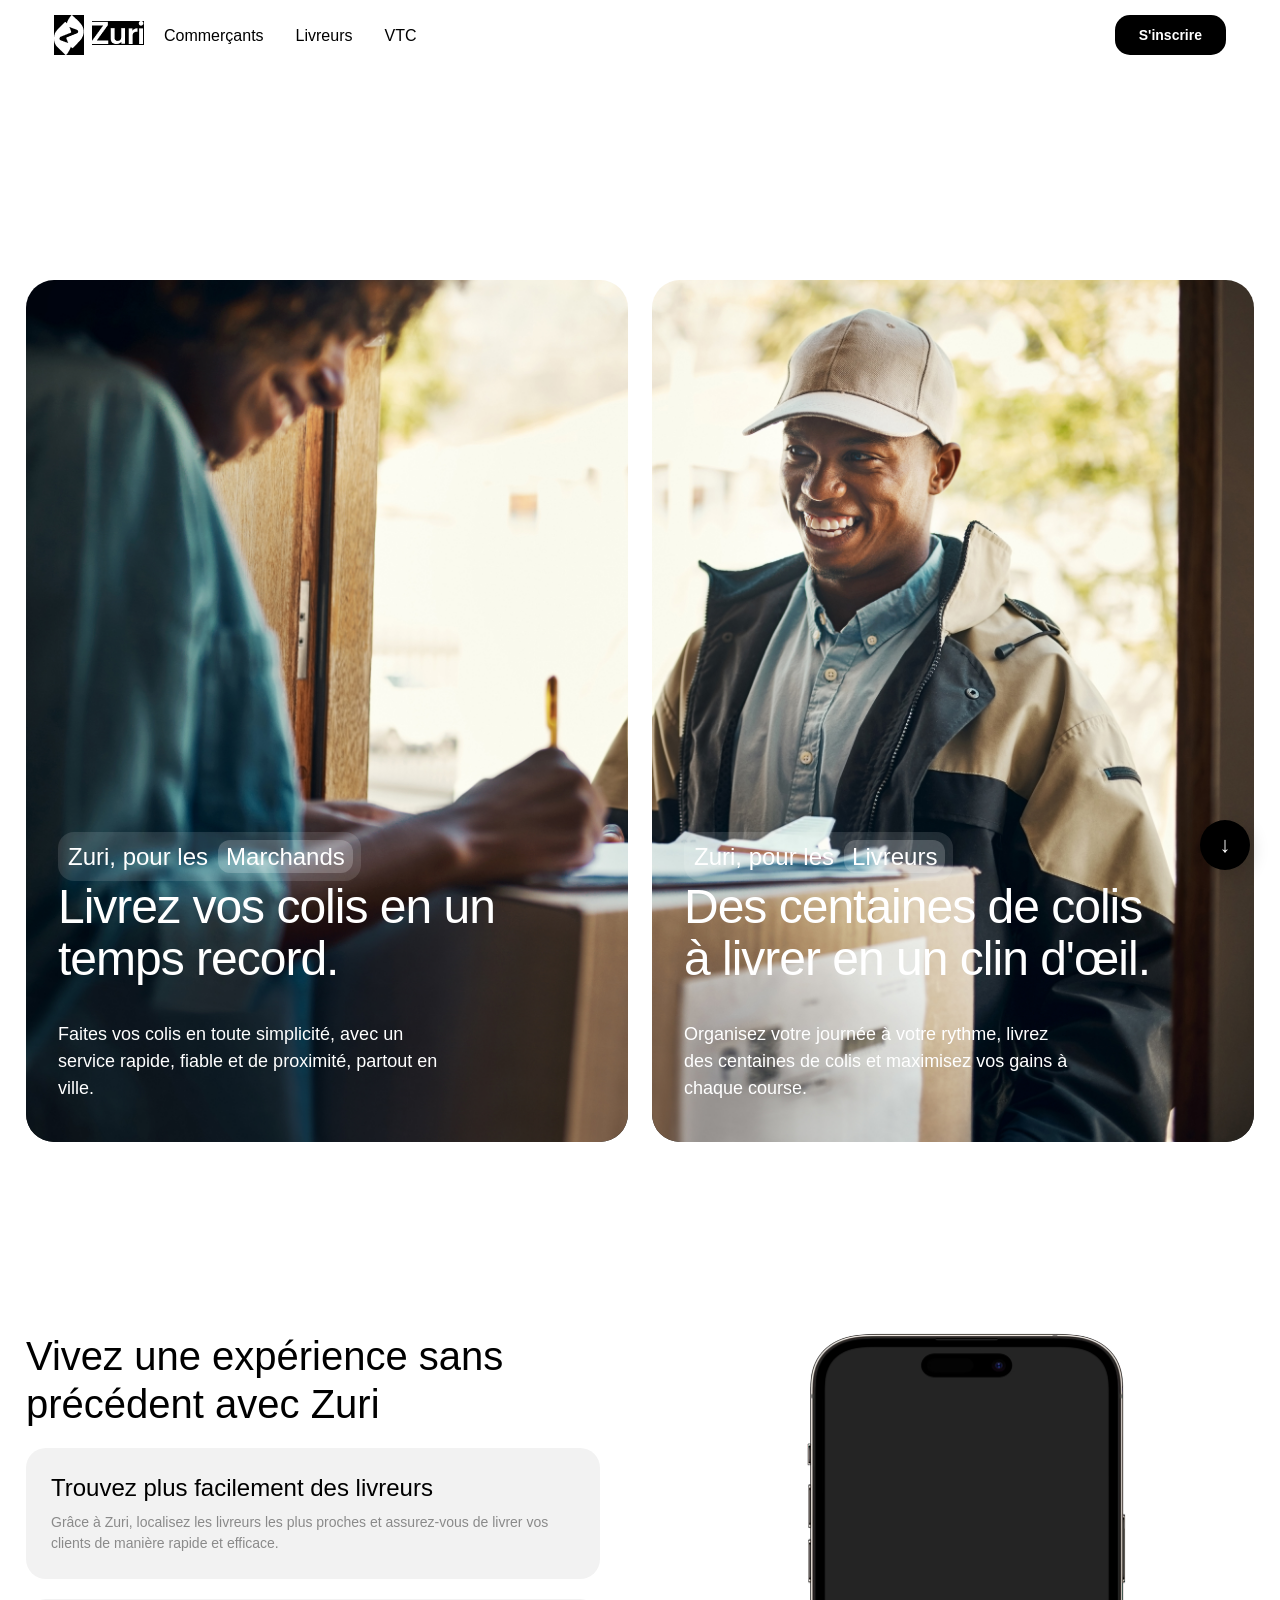
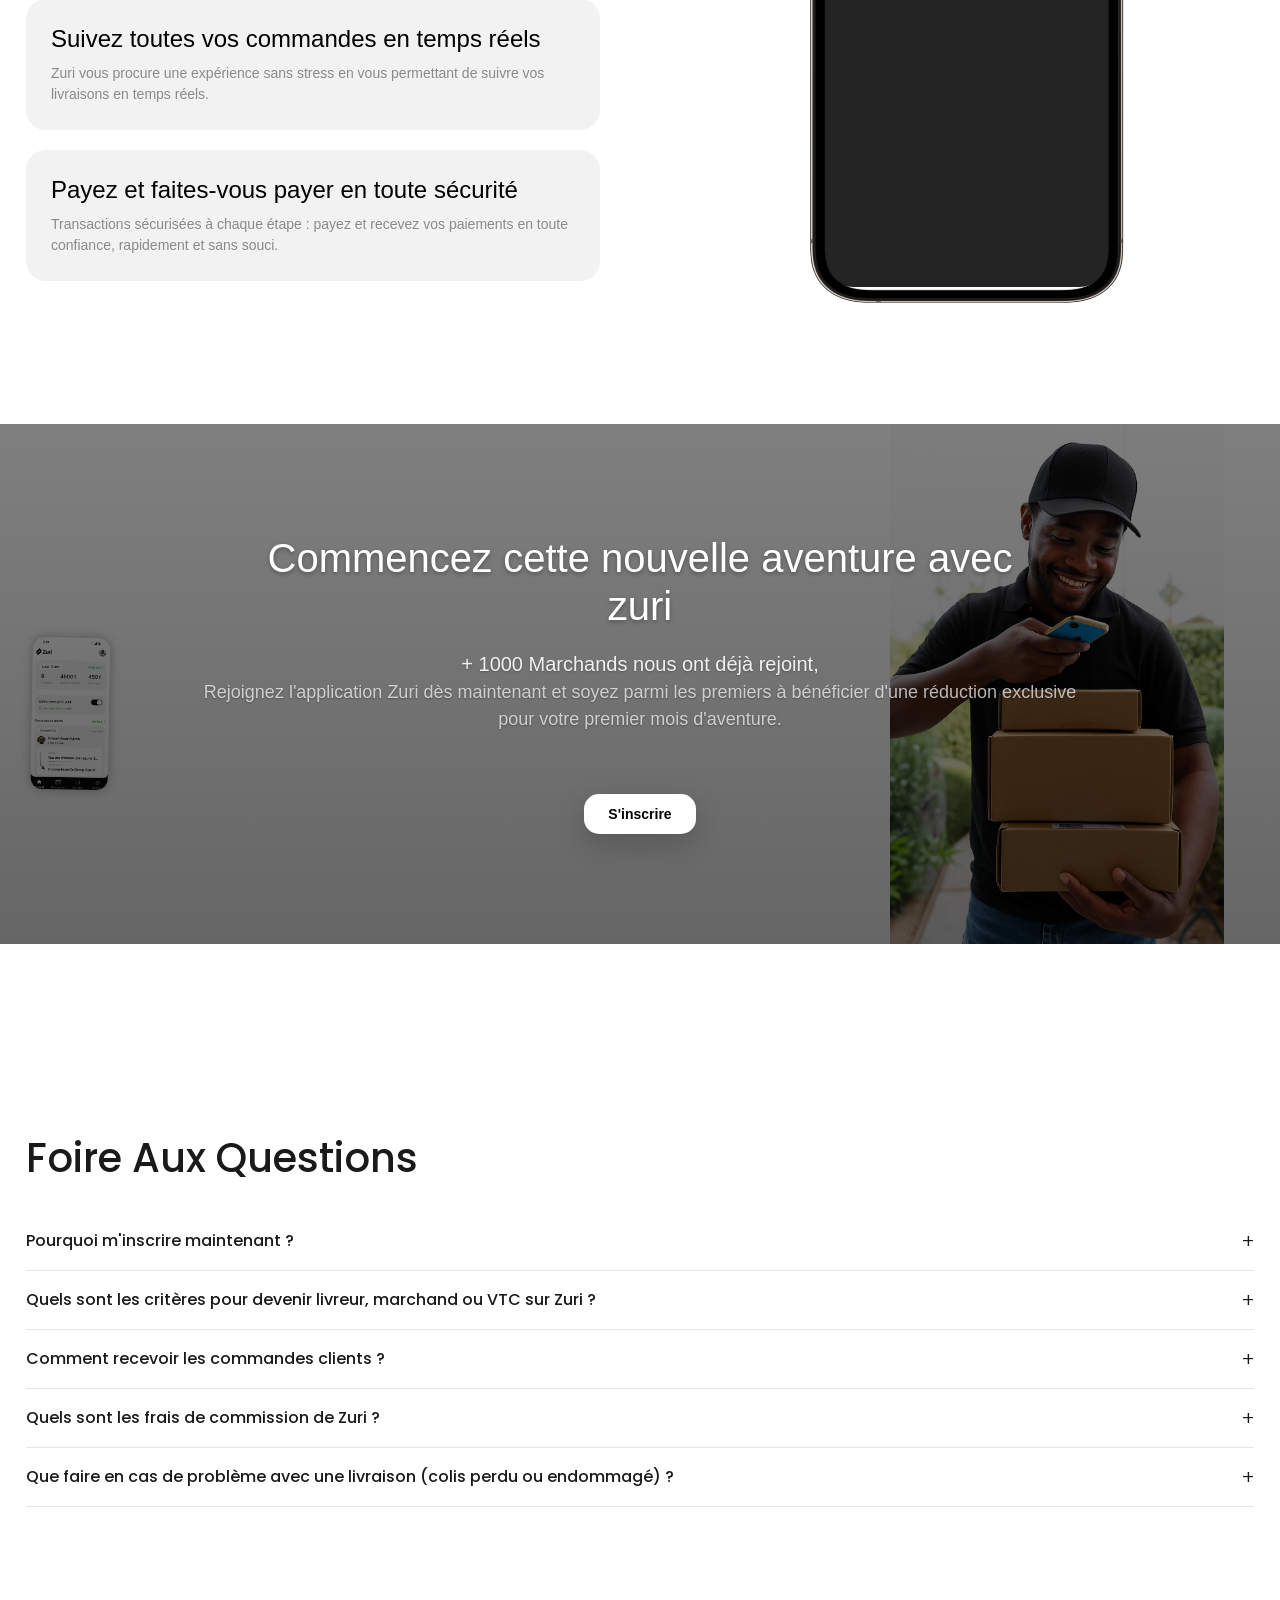
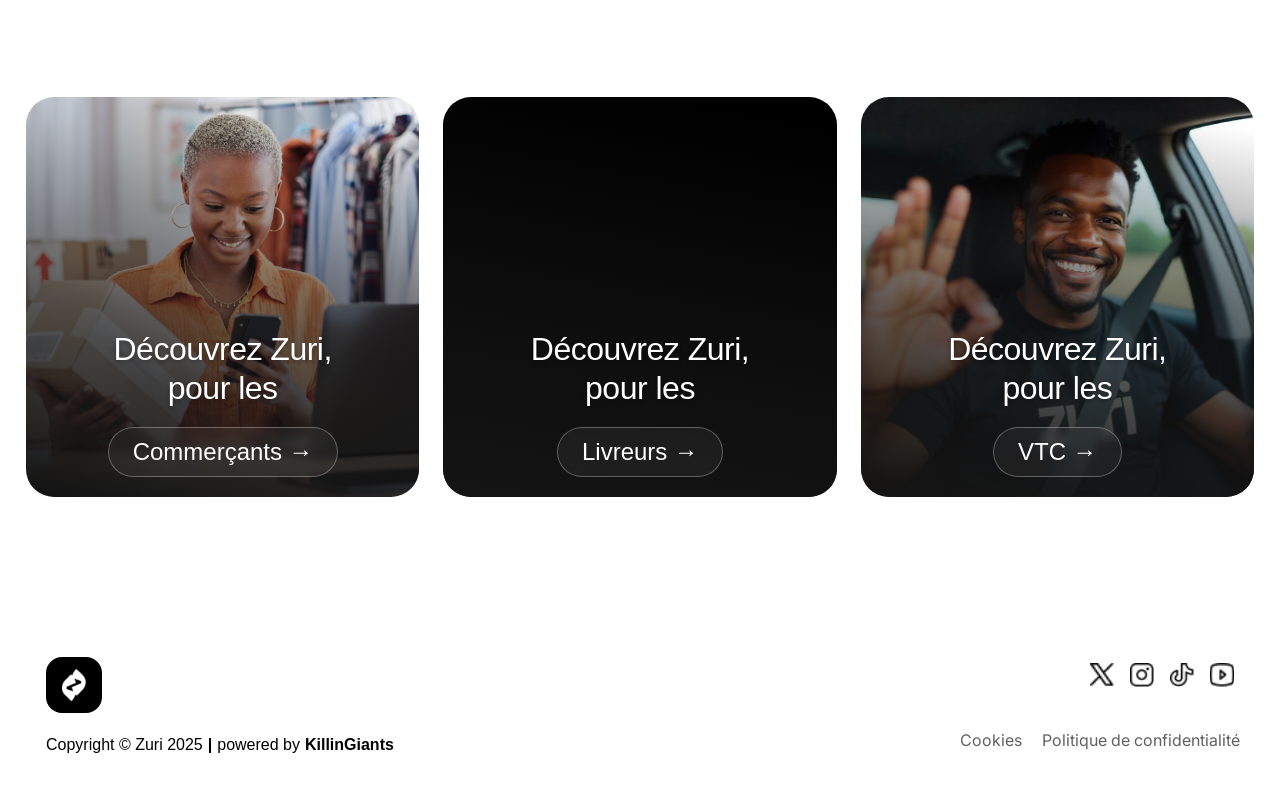
==== commit 829e6861: "Refactor style for home page" ====
--- a/index.html
+++ b/index.html
@@ -1,262 +1,317 @@
-<!DOCTYPE html>
+<!doctype html>
 <html lang="fr">
-<head>
-    <meta charset="UTF-8">
-    <meta name="viewport" content="width=device-width, initial-scale=1.0">
-    <title>Accueil</title>
-    <link rel="stylesheet" href="/styles/global.css">
-    <link rel="stylesheet" href="/styles/header.css">
-    <link rel="stylesheet" href="/styles/footer.css">
-    <link rel="stylesheet" href="/styles/home.css">
-</head>
-<body>
-  <!-- HEADER -->
-  <header class="header-light">
-    <nav class="navbar">
-        <div class="menu">
-            <div class="logo">
-                <img src="images/Vector.png" alt="logo Zuri">
-                <a href="index.html"><img src="images/zuri_name.png" alt="Zuri"></a>
+    <head>
+        <meta charset="UTF-8" />
+        <meta name="viewport" content="width=device-width, initial-scale=1.0" />
+        <title>Accueil</title>
+        <link rel="stylesheet" href="/styles/global.css" />
+        <link rel="stylesheet" href="/styles/header.css" />
+        <link rel="stylesheet" href="/styles/footer.css" />
+        <link rel="stylesheet" href="/styles/home.css" />
+    </head>
+    <body>
+        <!-- HEADER -->
+        <header class="header-light">
+            <nav class="navbar">
+                <div class="menu">
+                    <div class="logo">
+                        <img src="images/Vector.png" alt="logo Zuri" />
+                        <a href="index.html"
+                            ><img src="images/zuri_name.png" alt="Zuri"
+                        /></a>
+                    </div>
+                    <ul>
+                        <li>
+                            <a href="seller/" class="commerçant">Commerçants</a>
+                        </li>
+                        <li><a href="deliver/" class="livreur">Livreurs</a></li>
+                        <li><a href="vtc/" class="vtc">VTC</a></li>
+                    </ul>
+                </div>
+                <a href="#" class="button inscription">S'inscrire</a>
+            </nav>
+        </header>
+
+        <!-- MAIN : contenu principal -->
+        <main>
+            <!-- section activite -->
+            <section class="activites">
+                <div class="card left">
+                    <div class="content">
+                        <span class="badge"
+                            >Zuri, pour les
+                            <span id="marchand">Marchands</span></span
+                        >
+                        <div class="badgecontent">
+                            <h2>Livrez vos colis en un temps record.</h2>
+                            <p>
+                                Faites vos colis en toute simplicité, avec un
+                                service rapide, fiable et de proximité, partout
+                                en ville.
+                            </p>
+                        </div>
+                    </div>
+                </div>
+
+                <div class="card right">
+                    <div class="content">
+                        <span class="badge">
+                            Zuri, pour les
+                            <span id="livreur">Livreurs</span>
+                        </span>
+                        <div class="badgecontent">
+                            <h2>
+                                Des centaines de colis à livrer en un clin
+                                d'œil.
+                            </h2>
+                            <p>
+                                Organisez votre journée à votre rythme, livrez
+                                des centaines de colis et maximisez vos gains à
+                                chaque course.
+                            </p>
+                        </div>
+                    </div>
+                </div>
+            </section>
+            <!-- section experience -->
+            <section class="experience">
+                <div class="experience-container">
+                    <!-- Partie gauche -->
+                    <div class="experience-left">
+                        <h2>Vivez une expérience sans précédent avec Zuri</h2>
+                        <div class="feature">
+                            <h3>Trouvez plus facilement des livreurs</h3>
+                            <p>
+                                Grâce à Zuri, localisez les livreurs les plus
+                                proches et assurez-vous de livrer vos clients de
+                                manière rapide et efficace.
+                            </p>
+                        </div>
+
+                        <div class="feature">
+                            <h3>Suivez toutes vos commandes en temps réels</h3>
+                            <p>
+                                Zuri vous procure une expérience sans stress en
+                                vous permettant de suivre vos livraisons en
+                                temps réels.
+                            </p>
+                        </div>
+
+                        <div class="feature">
+                            <h3>
+                                Payez et faites-vous payer en toute sécurité
+                            </h3>
+                            <p>
+                                Transactions sécurisées à chaque étape : payez
+                                et recevez vos paiements en toute confiance,
+                                rapidement et sans souci.
+                            </p>
+                        </div>
+                    </div>
+
+                    <!-- Partie droite -->
+                    <div class="experience-right">
+                        <div class="phone-wrapper">
+                            <div class="screen" aria-hidden="true"></div>
+                            <img src="images/phone.png" alt="" width="317" height="567" />
+                        </div>
+                    </div>
+                </div>
+            </section>
+            <!-- hero-mosaic -->
+            <section class="hero-mosaic">
+                <div class="mosaic-container">
+                    <div class="mosaic-grid">
+                        <div class="mosaic-item item1">
+                            <div class="screen2"></div>
+                        </div>
+                        <div class="mosaic-item item2"></div>
+                        <div class="mosaic-item item3"></div>
+                        <div class="mosaic-item item4"></div>
+                        <div class="mosaic-item item5"></div>
+                    </div>
+
+                    <div class="mosaic-overlay"></div>
+
+                    <div class="mosaic-content">
+                        <h2>Commencez cette nouvelle aventure avec zuri</h2>
+                        <p class="hero-badge">
+                            + 1000 Marchands nous ont déjà rejoint,
+                        </p>
+                        <p class="hero-subtext">
+                            Rejoignez l'application Zuri dès maintenant et soyez
+                            parmi les premiers à bénéficier d'une réduction
+                            exclusive pour votre premier mois d'aventure.
+                        </p>
+                        <a href="#" class="button cta-button">S'inscrire</a>
+                    </div>
+                </div>
+            </section>
+
+            <!-- section FAQ -->
+            <section class="faq">
+                <h2>Foire Aux Questions</h2>
+
+                <ul class="faq-list">
+                    <li class="faq-item">
+                        <div class="faq-question">
+                            Pourquoi m'inscrire maintenant ?
+                            <span class="faq-icon">+</span>
+                        </div>
+                        <div class="faq-reponse">
+                            <p>
+                                Si vous vous inscrivez avant le lancement Zuri
+                                ne prélèvera que 10% de commission au lieu de
+                                12% pendant un mois.
+                            </p>
+                        </div>
+                    </li>
+
+                    <li class="faq-item">
+                        <div class="faq-question">
+                            Quels sont les critères pour devenir livreur,
+                            marchand ou VTC sur Zuri ?
+                            <span class="faq-icon">+</span>
+                        </div>
+                        <div class="faq-reponse">
+                            <p>
+                                Pour les livreurs et les VTC, vous devez
+                                posséder un véhicule en bon état et avoir un
+                                permis valide. Les marchands doivent avoir une
+                                boutique active.
+                            </p>
+                        </div>
+                    </li>
+
+                    <li class="faq-item">
+                        <div class="faq-question">
+                            Comment recevoir les commandes clients ?
+                            <span class="faq-icon">+</span>
+                        </div>
+                        <div class="faq-reponse">
+                            <p>
+                                Il suffit de télécharger l'application drivers,
+                                de vous inscrire et d'accepter nos termes et
+                                conditions et vous recevrez en temps réel dans
+                                un rayon de X km, les commandes les plus proches
+                                de vous.
+                            </p>
+                        </div>
+                    </li>
+
+                    <li class="faq-item">
+                        <div class="faq-question">
+                            Quels sont les frais de commission de Zuri ?
+                            <span class="faq-icon">+</span>
+                        </div>
+                        <div class="faq-reponse">
+                            <p>
+                                Zuri prélève une commission de 12% sur toutes
+                                vos courses.
+                            </p>
+                        </div>
+                    </li>
+
+                    <li class="faq-item">
+                        <div class="faq-question">
+                            Que faire en cas de problème avec une livraison
+                            (colis perdu ou endommagé) ?
+                            <span class="faq-icon">+</span>
+                        </div>
+                        <div class="faq-reponse">
+                            <p>
+                                Si vous rencontrez un problème, vous pouvez
+                                contacter notre service client via l'application
+                                ou notre site web. Nous nous engageons à
+                                résoudre toute situation rapidement.
+                            </p>
+                        </div>
+                    </li>
+                </ul>
+            </section>
+
+            <!-- discover -->
+
+            <section class="discover">
+                <div class="discover-container">
+                    <div class="discover-card discover-commercant">
+                        <div class="discover-overlay"></div>
+                        <div class="discover-content">
+                            <h2>Découvrez Zuri,<br />pour les</h2>
+                            <a href="seller/seller.html">Commerçants →</a>
+                        </div>
+                    </div>
+
+                    <div class="discover-card discover-livreur">
+                        <div class="discover-overlay"></div>
+                        <div class="discover-content">
+                            <h2>Découvrez Zuri,<br />pour les</h2>
+                            <a href="deliver/deliver.html">Livreurs →</a>
+                        </div>
+                    </div>
+
+                    <div class="discover-card discover-vtc">
+                        <div class="discover-overlay"></div>
+                        <div class="discover-content">
+                            <h2>Découvrez Zuri,<br />pour les</h2>
+                            <a href="vtc/vtc.html">VTC →</a>
+                        </div>
+                    </div>
+                </div>
+            </section>
+        </main>
+
+        <!-- FOOTER -->
+        <footer class="footer">
+            <div class="footer-container">
+                <div class="footer-left">
+                    <div class="logo_footer">
+                        <img src="images/Vector.png" alt="logo" />
+                    </div>
+                    <p>
+                        Copyright © Zuri 2025
+                        <span class="copy">|</span> powered by
+                        <span class="copy">KillinGiants</span>
+                    </p>
+                </div>
+
+                <div class="footer-right">
+                    <ul class="footer-socials">
+                        <li>
+                            <a href="#"
+                                ><img src="images/x.png" alt="logo X"
+                            /></a>
+                        </li>
+                        <li>
+                            <a href="#"
+                                ><img
+                                    src="images/instagram.png"
+                                    alt="logo Instagram"
+                            /></a>
+                        </li>
+                        <li>
+                            <a href="#"
+                                ><img src="images/tiktok.png" alt="logo TikTok"
+                            /></a>
+                        </li>
+                        <li>
+                            <a href="#"
+                                ><img
+                                    src="images/youtube.png"
+                                    alt="logo YouTube"
+                            /></a>
+                        </li>
+                    </ul>
+
+                    <div class="footer-links">
+                        <a href="#">Cookies</a>
+                        <a href="#">Politique de confidentialité</a>
+                    </div>
+                </div>
             </div>
-            <ul>
-                <li><a href="seller/" class="commerçant">Commerçants</a></li>
-                <li><a href="deliver/" class="livreur">Livreurs</a></li>
-                <li><a href="vtc/" class="vtc">VTC</a></li>
-            </ul>
-            <a href="#" class="inscription">S'inscrire</a>
-        </div>
-    </nav>
-</header>
-
-
-   <!-- MAIN : contenu principal -->
-  <main>
-    <!-- section activite -->
-    <section class="activites">
-
-        <div class="card left">
-          <div class="content">
-            <span class="badge">Zuri, pour les <span id="marchand">Marchands</span></span>
-            <div class="badgecontent">
-              <h2>Livrez vos colis en un temps record.</h2>
-              <p>
-                Faites  vos colis en toute simplicité, avec un service rapide,
-                fiable et de proximité, partout en ville.
-              </p>
-            </div>
-          </div>
-        </div>
-      
-        <div class="card right">
-          <div class="content">
-            <span class="badge">Zuri, pour les <span id="livreur">Livreurs</span></span>
-            <div class="badgecontent">
-              <h2>Des centaines de colis à livrer en un clin d'œil.</h2>
-            <p>
-              Organisez votre journée à votre rythme, livrez des centaines de colis
-              et maximisez vos gains à chaque course.
-            </p>
-            </div>
-          </div>
-        </div>
-      
-      </section>
-      
-      <!-- section experience -->
-      <section class="experience">
-        <div class="experience-container">
-  
-      <!-- Partie gauche -->
-      <div class="experience-left">
-        <h2>Vivez une expérience sans précédent avec Zuri</h2>
-  
-        <div class="feature">
-          <h2>Trouvez plus facilement des livreurs</h2>
-          <p>
-            Grâce à Zuri, localisez les livreurs les plus proches
-            et assurez-vous de livrer vos clients de manière rapide et efficace.
-          </p>
-        </div>
-  
-        <div class="feature">
-          <h2>Suivez toutes vos commandes en temps réels</h2>
-          <p>
-            Zuri vous procure une expérience sans stress en vous permettant
-            de suivre vos livraisons en temps réels.
-          </p>
-        </div>
-  
-        <div class="feature">
-          <h2>Payez et faites-vous payer en toute sécurité</h2>
-          <p>
-            Transactions sécurisées à chaque étape : payez et recevez
-            vos paiements en toute confiance, rapidement et sans souci.
-          </p>
-        </div>
-      </div>
-  
-      <!-- Partie droite -->
-      <div class="experience-right">
-        <div class="phone-wrapper">
-          <div class="screen"></div>
-          <img src="images/phone.png" alt="Téléphone">
-        </div>
-      </div>
-      
-  
-        </div>
-      </section>
-  
-    <!-- hero-mosaic -->
-
-
-    <section class="hero-mosaic">
-        <div class="mosaic-container">
-            <div class="mosaic-grid">
-                  
-                  <div class="mosaic-item item1">
-                    <div class="screen2"></div>
-                  </div>
-                  <div class="mosaic-item item2"></div>
-                  <div class="mosaic-item item3"></div>
-                  <div class="mosaic-item item4"></div>
-                  <div class="mosaic-item item5"></div>
-            </div>
-    
-            <div class="mosaic-overlay"></div>
-    
-            <div class="mosaic-content">
-                <h2>Commencez cette nouvelle aventure avec zuri</h2>
-                <p class="hero-badge">+ 1000 Marchands nous ont déjà rejoint,</p>
-                <p class="hero-subtext">
-                    Rejoignez l'application Zuri dès maintenant et soyez parmi les premiers à 
-                    bénéficier d'une réduction exclusive pour votre premier mois d'aventure.
-                </p>
-                <a href="#" class="cta-button">S'inscrire</a>
-            </div>
-        </div>
-    </section>
-
- <!-- section FAQ -->
-      <section class="faq">
-        <h2>Foire Aux Questions</h2>
-
-        <ul class="faq-list">
-            <li class="faq-item">
-              <div class="faq-question">
-                Pourquoi m'inscrire maintenant ?
-                <span class="faq-icon">+</span>
-              </div>
-              <div class="faq-reponse">
-                <p>Si vous vous inscrivez avant le lancement Zuri ne prélèvera que 10% de commission au lieu de 12% pendant un mois.</p>
-              </div>
-            </li>
-
-            <li class="faq-item">
-              <div class="faq-question">
-                Quels sont les critères pour devenir livreur, marchand ou VTC sur Zuri ?
-                <span class="faq-icon">+</span>
-              </div>
-              <div class="faq-reponse">
-                <p>Pour les livreurs et les VTC, vous devez posséder un véhicule en bon état et avoir un permis valide. Les marchands doivent avoir une boutique active.</p>
-              </div>
-            </li>
-
-            <li class="faq-item">
-              <div class="faq-question">
-                Comment recevoir les commandes clients ?
-                <span class="faq-icon">+</span>
-              </div>
-              <div class="faq-reponse">
-                <p>Il suffit de télécharger l'application drivers, de vous inscrire et d'accepter nos termes et conditions et vous recevrez en temps réel dans un rayon de X km, les commandes les plus proches de vous.</p>
-              </div>
-            </li>
-
-            <li class="faq-item">
-              <div class="faq-question">
-                Quels sont les frais de commission de Zuri ?
-                <span class="faq-icon">+</span>
-              </div>
-              <div class="faq-reponse">
-                <p>Zuri prélève une commission de 12% sur toutes vos courses.</p>
-              </div>
-            </li>
-
-            <li class="faq-item">
-              <div class="faq-question">
-                Que faire en cas de problème avec une livraison (colis perdu ou endommagé) ?
-                <span class="faq-icon">+</span>
-              </div>
-              <div class="faq-reponse">
-                <p>Si vous rencontrez un problème, vous pouvez contacter notre service client via l'application ou notre site web. Nous nous engageons à résoudre toute situation rapidement.</p>
-              </div>
-            </li>
-        </ul>
-      </section>
-      
-      <!-- discover -->
-
-      <section class="discover">
-        <div class="discover-container">
-      
-          <div class="discover-card discover-commercant">
-            <div class="discover-overlay"></div>
-            <div class="discover-content">
-              <h2>Découvrez Zuri,<br>pour les</h2>
-              <a href="seller/seller.html">Commerçants →</a>
-            </div>
-          </div>
-      
-          <div class="discover-card discover-livreur">
-            <div class="discover-overlay"></div>
-            <div class="discover-content">
-              <h2>Découvrez Zuri,<br>pour les</h2>
-              <a href="deliver/deliver.html">Livreurs →</a>
-            </div>
-          </div>
-      
-          <div class="discover-card discover-vtc">
-            <div class="discover-overlay"></div>
-            <div class="discover-content">
-              <h2>Découvrez Zuri,<br>pour les</h2>
-              <a href="vtc/vtc.html">VTC →</a>
-            </div>
-          </div>
-      
-        </div>
-      </section>
-    </main>
-
-      <!-- FOOTER -->
-      <footer class="footer">
-        <div class="footer-container">
-            <div class="footer-left">
-                <div class="logo_footer">
-                    <img src="images/Vector.png" alt="logo">
-                </div>
-                <p>
-                    Copyright © Zuri 2025 <span class="copy">|</span>
-                    powered by <span class="copy">KillinGiants</span>
-                </p>
-            </div>
-    
-            <div class="footer-right">
-                <ul class="footer-socials">
-                    <li><a href="#"><img src="images/x.png" alt="logo X"></a></li>
-                    <li><a href="#"><img src="images/instagram.png" alt="logo Instagram"></a></li>
-                    <li><a href="#"><img src="images/tiktok.png" alt="logo TikTok"></a></li>
-                    <li><a href="#"><img src="images/youtube.png" alt="logo YouTube"></a></li>
-                </ul>
-    
-                <div class="footer-links">
-                    <a href="#">Cookies</a>
-                    <a href="#">Politique de confidentialité</a>
-                </div>
-            </div>
-        </div>
-    </footer>
-
-  <button id="scrollBtn">↓</button>
-      <script src="scripts/home.js"></script>  
-</body>
-</html>+        </footer>
+
+        <button id="scrollBtn">↓</button>
+        <script src="scripts/home.js"></script>
+    </body>
+</html>
--- a/styles/global.css
+++ b/styles/global.css
@@ -1,58 +1,76 @@
-@import url('https://fonts.googleapis.com/css2?family=Inter:ital,opsz,wght@0,14..32,100..900;1,14..32,100..900&family=Manrope:wght@200..800&family=Montserrat:ital,wght@0,100..900;1,100..900&family=Poppins:ital,wght@0,100;0,200;0,300;0,400;0,500;0,600;0,700;0,800;0,900;1,100;1,200;1,300;1,400;1,500;1,600;1,700;1,800;1,900&display=swap');
+@import url("https://fonts.googleapis.com/css2?family=Inter:ital,opsz,wght@0,14..32,100..900;1,14..32,100..900&family=Manrope:wght@200..800&family=Montserrat:ital,wght@0,100..900;1,100..900&family=Poppins:ital,wght@0,100;0,200;0,300;0,400;0,500;0,600;0,700;0,800;0,900;1,100;1,200;1,300;1,400;1,500;1,600;1,700;1,800;1,900&display=swap");
 
 *,
 *::before,
 *::after {
-  box-sizing: border-box;
+    box-sizing: border-box;
+    padding: 0;
+    margin: 0;
 }
 
-
 html {
-  font-family: Helvetica, sans-serif;
-  margin: 0;
-  padding: 0;
-  font-size: 16px;
+    font-family: Helvetica, sans-serif;
+    margin: 0;
+    padding: 0;
+    font-size: 16px;
 }
 
 body {
     font-family: Inter, Helvetica, sans-serif;
     font-size: 14px;
     color: black;
+    line-height: 1.5;
     background-color: white;
 }
 
+h2,
+h3 {
+    font-family: "SF Pro Display", sans-serif;
+    max-width: 800px;
+    font-style: normal;
+    font-weight: 500;
+}
+
+h2 {
+    font-size: 40px;
+    line-height: 48px;
+}
+
+h3 {
+    font-size: 24px;
+    line-height: 29px;
+}
+
 a {
-  text-decoration: none;
-  color: black;
-  font-size: 14px;
-  line-height: 1.2;
-  font-weight: 400;
-  font-style: normal;
-  font-family: 'SF Pro Display', sans-serif;
+    text-decoration: none;
+    color: black;
+    font-size: 14px;
+    line-height: 1.2;
+    font-weight: 400;
+    font-style: normal;
+    font-family: "SF Pro Display", sans-serif;
 }
 
 li {
-  display: block;
+    display: block;
 }
 
-/* button {
-  display: flex;
-  flex-direction: row;
-  justify-content: center;
-  align-items: center;
-  padding: 8px 24px;
-  gap: 10px;
-    margin: 0 auto;
-    width: 106px;
+button,
+a.button {
+    display: flex;
+    flex-direction: row;
+    justify-content: center;
+    align-items: center;
+    gap: 10px;
+    width: auto;
     height: 40px;
-    background-color: #FFFFFF;
+    padding: 8px 24px;
+    border-radius: 15px;
+    background-color: #ffffff;
     color: black;
-    border-radius: 15px;
-    font-family: inherit;
+    font-family: 'SF Pro Display', sans-serif;
+    font-size: 14px;
     line-height: 1.2;
-    font-size: 14px;
     font-weight: 600;
     font-style: normal;
-    mix-blend-mode: difference;
-
-} */+}
--- a/styles/header.css
+++ b/styles/header.css
@@ -1,95 +1,69 @@
+header {
+    height: 90px;
+    padding: 15px 54px;
+    background-color: #FFFFFF;
+    color: #000000;
+}
+
+.header-light {
+    color: #000000;
+    background-color: #FFFFFF;
+}
+
+.header-dark {
+    color: #FFFFFF;
+    background-color: #000000;
+}
+
+.header-light a {
+    color: #000000;
+}
+
+.header-dark a {
+    color: #FFFFFF;
+}
 
 /* navbar */
-
-header nav{
-  position: absolute;
-  max-width: 1228px;
-  padding: 8px;
-  height: 90px;
-  top: 20px;
-  left: 9%;
-  right: 0;
-  z-index: 3;
-  background-color: #000000;
-  mix-blend-mode: difference;
-  
+header nav {
+    display: flex;
+    justify-content: space-between;
+    align-items: center;
+    max-width: 1228px;
+    margin: 0 auto;
 }
 
-/* HEADER CLAIR */
-
-.header-light .menu ul li a{
-    color: #fff;
-  }
-  
-.header-light .inscription{
-    color: #000000;
-    margin-left: 63%;
-    padding: 15px 54px;
-}
-  
-  /* HEADER SOMBRE */
-  
-.header-dark .menu ul li a{
-    color: #fff;
-}
-  
-.header-dark .inscription{
-    color: black;
-    margin-left: 63%;
-    padding: 15px 54px;
-    
+nav a {
+    font-size: 16px;
 }
 
-.header-dark nav{
-    mix-blend-mode: normal;
-    background-color: transparent;
-  }
-  
+.logo {
+    display: flex;
+    align-items: center;
+    gap: 8px;
+}
 
-.menu{
-  display: flex;
-  flex-direction: row;
-  justify-content: space-between;
-  align-items: center;
+.logo img {
+    background-color: #000000;
+}
+
+.menu {
+    display: flex;
+    align-items: center;
+    gap: 20px;
 }
 
 .menu ul {
     display: flex;
     align-items: center;
     gap: 32px;
-  
-  }
-
-.logo{
-  display: flex;
-  align-items: center;
-  gap: 8px;
 }
 
-.commerçant, .livreur, .vtc{
-  width: 47px;
-  height: 17px;
-  font-style: normal;
-  font-weight: 400;
-  font-size: 14px;
-  line-height: 17px;
-  
+a.inscription {
+    background-color: #000000;
+    color: #FFFFFF;
 }
 
-.inscription{
-    display: flex;
-    flex-direction: row;
-    justify-content: center;
-    align-items: center;
-    gap: 10px;
-    margin: 0 auto;
-    width: 106px;
-    height: 33px;
-    background: #FFFFFF;
-    border-radius: 15px;
-    font-style: normal;
-    font-weight: 600;
-    font-size: 14px;
-    line-height: 17px;
-
+.header-dark a.inscription {
+    background-color: #FFFFFF
+    color: #000000;
 }
--- a/styles/home.css
+++ b/styles/home.css
@@ -1,1499 +1,1372 @@
-/* ===== STYLES GLOBAUX ===== */
-html, body {
-  max-width: 100%;
-  overflow-x: hidden;
-}
-
-* {
-  box-sizing: border-box;
-}
-
-body {
-  margin: 0;
-  padding: 0;
-}
-
 /* ===== COMPOSANTS COMMUNS ===== */
 .inscription {
-  display: flex;
-  flex-direction: row;
-  justify-content: center;
-  align-items: center;
-  padding: 8px 24px;
-  gap: 10px;
-  margin: 0 auto;
-  width: 106px;
-  height: 33px;
-  background: #FFFFFF;
-  border-radius: 15px;
-  flex: none;
-  order: 1;
-  flex-grow: 0;
-  text-decoration: none;
-  color: black;
-  font-family: 'SF Pro Display', sans-serif;
-  margin-right: 12px;
-  font-style: normal;
-  font-weight: 600;
-  font-size: 14px;
-  line-height: 17px;
-  mix-blend-mode: difference;
+    flex-grow: 0;
+}
+
+section {
+    width: 1228px;
+    margin: 120px auto;
+    margin-top: 190px;
+}
+
+section h2 + * {
+    margin-top: 20px;
+}
+
+section h3 + p {
+    margin-top: 10px;
 }
 
 #scrollBtn {
-  position: fixed;
-  bottom: 30px;
-  right: 30px;
-  width: 50px;
-  height: 50px;
-  border-radius: 50%;
-  border: none;
-  background: black;
-  color: white;
-  font-size: 22px;
-  cursor: pointer;
-  z-index: 999;
-  box-shadow: 0 5px 20px rgba(0,0,0,0.2);
-  transition: all 0.3s ease;
+    position: fixed;
+    bottom: 30px;
+    right: 30px;
+    width: 50px;
+    height: 50px;
+    border-radius: 50%;
+    border: none;
+    background: black;
+    color: white;
+    font-size: 22px;
+    cursor: pointer;
+    z-index: 999;
+    box-shadow: 0 5px 20px rgba(0, 0, 0, 0.2);
+    transition: all 0.3s ease;
 }
 
 #scrollBtn:hover {
-  transform: scale(1.1);
+    transform: scale(1.1);
 }
 
 /* ===== SECTION ACTIVITES ===== */
 .activites {
-  width: 1228px;
-  margin: 120px auto;
-  display: flex;
-  gap: 24px;
+    display: flex;
+    gap: 24px;
 }
 
 .card {
-  flex: 1;
-  border-radius: 28px;
-  overflow: hidden;
-  position: relative;
-  background-image: url("../images/marchand.jpg");
-  background-size: 200% auto; 
-  background-repeat: no-repeat;
-  background-position-y: bottom;
-  width: 1228px;
-  height: 861.68px;
-  left: 0px;
+    flex: 1;
+    display: flex;
+    height: 861.68px;
+    border-radius: 28px;
+    overflow: hidden;
+    position: relative;
+    background-image: url("../images/marchand.jpg");
+    color: #ffffff;
+    font-family: "SF Pro Display", sans-serif;
+    background-size: 200% auto;
+    background-repeat: no-repeat;
+    background-position-y: bottom;
 }
 
 .card::before {
-  content: "";
-  position: absolute;
-  inset: 0;
-  background: linear-gradient(
-    to top,
-    rgba(0,0,0,0.85) 25%,
-    rgba(0,0,0,0.4) 40%,
-    transparent 70%
-  );
+    content: "";
+    position: absolute;
+    z-index: -1;
+    inset: 0;
+    background: linear-gradient(
+        to top,
+        rgba(0, 0, 0, 0.85) 25%,
+        rgba(0, 0, 0, 0.4) 40%,
+        transparent 70%
+    );
 }
 
 .card.left {
-  background-position-x: left;
+    background-position-x: left;
 }
 
 .card.right {
-  background-position-x: right;
+    background-position-x: right;
 }
 
 .content {
-  display: flex;
-  flex-direction: column;
-  align-items: flex-start;
-  padding: 40px 32px;
-  gap: 20px;
-  position: absolute;
-  width: 594px;
-  height: 300px;
-  left: 0;
-  bottom: 0;
+    align-self: end;
+    padding: 40px 32px;
+    max-width: 458px;
 }
 
 .badge {
-  display: flex;
-  flex-direction: row;
-  align-items: center;
-  padding: 8px 8px 8px 10px;
-  gap: 10px;
-  width: 286px;
-  height: 49px;
-  background: rgba(255, 255, 255, 0.12);
-  border-radius: 16px;
-  flex: none;
-  order: 0;
-  flex-grow: 0;
-  font-family: 'SF Pro Display', sans-serif;
-  font-style: normal;
-  font-weight: 500;
-  font-size: 24px;
-  line-height: 29px;
-  letter-spacing: -0.313428px;
-  color: #FFFFFF;
-  margin: 0;
+    display: flex;
+    flex-direction: row;
+    align-items: center;
+    padding: 8px 8px 8px 10px;
+    gap: 10px;
+    width: fit-content;
+    background: rgba(255, 255, 255, 0.12);
+    border-radius: 16px;
+    flex: none;
+    font-weight: 500;
+    font-size: 24px;
+    line-height: 29px;
 }
 
 .badgecontent {
-  display: flex;
-  flex-direction: column;
-  align-items: flex-start;
-  padding: 0px;
-  gap: 16px;
-  width: 550px;
-  height: 162px;
-  flex: none;
-  order: 1;
-  flex-grow: 0;
-}
-
-#marchand,
-#livreur {
-  display: flex;
-  flex-direction: row;
-  justify-content: center;
-  align-items: center;
-  padding: 2px 8px;
-  gap: 10px;
-  background: rgba(255, 255, 255, 0.2);
-  border-radius: 12px;
-  flex: none;
-  order: 1;
-  flex-grow: 0;
-  width: 114px;
-  height: 29px;
-  font-family: 'SF Pro Display', sans-serif;
-  font-style: normal;
-  font-weight: 500;
-  font-size: 24px;
-  line-height: 29px;
-  letter-spacing: -0.313428px;
-  color: #FFFFFF;
+    display: flex;
+    flex-direction: column;
+    align-items: flex-start;
+    padding: 0px;
+    gap: 16px;
+    flex: none;
+    order: 1;
+    flex-grow: 0;
+}
+
+.badge span {
+    padding: 2px 8px;
+    background: rgba(255, 255, 255, 0.2);
+    border-radius: 12px;
 }
 
 .content h2 {
-  margin-top: 25px;
-  width: 494px;
-  height: 104px;
-  font-family: 'SF Pro Display', sans-serif;
-  font-style: normal;
-  font-weight: 500;
-  font-size: 48px;
-  line-height: 52px;
-  letter-spacing: -1px;
-  color: #FFFFFF;
-  flex: none;
-  order: 0;
-  flex-grow: 0;
-  margin: 0;
+    margin-top: 25px;
+    width: 494px;
+    font-style: normal;
+    font-weight: 500;
+    font-size: 48px;
+    line-height: 52px;
+    letter-spacing: -1px;
+    color: #ffffff;
+    flex: none;
+    order: 0;
+    flex-grow: 0;
+    margin: 0;
 }
 
 .content p {
-  width: 458px;
-  height: 42px;
-  font-family: 'SF Pro Display', sans-serif;
-  font-style: normal;
-  font-weight: 400;
-  font-size: 18px;
-  line-height: 21px;
-  letter-spacing: -0.48px;
-  color: #FFFFFF;
-  flex: none;
-  order: 1;
-  flex-grow: 0;
-  margin: 0;
+    font-weight: 400;
+    font-size: 18px;
 }
 
 /* ===== SECTION EXPERIENCE ===== */
 .experience {
-  width: 1228px;
-  margin: 120px auto;  
+    font-family: "SF Pro Display", sans-serif;
 }
 
 .experience-container {
-  display: flex;
-  align-items: stretch;
-  gap: 80px;
+    display: flex;
+    align-items: stretch;
+    gap: 80px;
 }
 
 .experience-left {
-  flex: 1;
-  display: flex;
-  flex-direction: column;
-  justify-content: space-between;
-}
-
-.experience-left h2 {
-  font-family: 'SF Pro Display', sans-serif;
-  font-style: normal;
-  font-weight: 500;
-  font-size: 40px;
-  line-height: 48px;
-  letter-spacing: -0.48px;
-  color: #000000;
+    flex: 1;
 }
 
 .feature {
-  background: #f2f2f2;
-  padding: 24px;
-  border-radius: 20px;
-  margin-bottom: 20px; 
-  transition: all 0.3s ease;
-  cursor: pointer;
-  border: 1px solid transparent;
-}
-
-.feature:last-child {
-  margin-bottom: 0;
+    background: #f2f2f2;
+    padding: 24px;
+    border-radius: 20px;
+    border: 1px solid transparent;
+    margin-top: 20px;
+    transition: all 0.3s ease;
+    cursor: pointer;
 }
 
 .feature:hover {
-  background: #ffffff;
-  transform: translateY(-6px);
-  box-shadow: 0 15px 35px rgba(0,0,0,0.08);
-  border: 1px solid #e5e5e5;
-}
-
-.feature h2 {
-  margin-bottom: 10px;
-  font-family: 'SF Pro Display', sans-serif;
-  font-style: normal;
-  font-weight: 500;
-  font-size: 24px;
-  line-height: 29px;
-  letter-spacing: -0.48px;
-  color: #000000;
-  flex: none;
-  order: 0;
-  flex-grow: 0;
-}
-
-.feature:hover h2 {
-  color: #000;
+    background: #ffffff;
+    transform: translateY(-6px);
+    box-shadow: 0 15px 35px rgba(0, 0, 0, 0.08);
+    border: 1px solid #e5e5e5;
+}
+
+.feature:hover h3 {
+    color: #000;
 }
 
 .feature p {
-  line-height: 1.6;
-  font-family: 'SF Pro Display', sans-serif;
-  font-style: normal;
-  font-weight: 400;
-  font-size: 18px;
-  line-height: 21px;
-  letter-spacing: -0.48px;
-  color: #8A8A8A;
-  flex: none;
-  order: 1;
-  flex-grow: 0;
+    color: #8a8a8a;
 }
 
 .feature:hover p {
-  color: #444;
+    color: #444;
 }
 
 .experience-right {
-  flex: 1;
-  display: flex;
-  align-items: stretch;
-  justify-content: center;
+    flex: 1;
+    display: flex;
+    align-items: stretch;
+    justify-content: center;
 }
 
 .experience-right img {
-  width: 320px;
+    width: 320px;
 }
 
 .phone-wrapper {
-  position: relative;
-  width: 320px;
-  align-items: center;
-  display: flex;
+    position: relative;
+    width: 320px;
+    align-items: center;
+    display: flex;
 }
 
 .screen {
-  position: absolute;
-  top: 14px;
-  left: 16px;
-  right: 18px;
-  bottom: 17px;
-  background: #242424;
-  border-radius: 30px;
-  z-index: 1;
+    position: absolute;
+    top: 14px;
+    left: 16px;
+    right: 18px;
+    bottom: 17px;
+    background: #242424;
+    border-radius: 30px;
+    z-index: 1;
 }
 
 .phone-wrapper img {
-  width: 100%;
-  position: relative;
-  z-index: 2; 
-  margin-top: 0;  
-  height: 100%;
-}
-
-.image-with-phone {
-  position: relative;
-  width: 100%;
-  height: 100%;
-  overflow: hidden;
-}
-
-.image-with-phone img {
-  width: 100%;
-  height: 100%;
-  object-fit: cover;
-  display: block;
+    width: 100%;
+    position: relative;
+    z-index: 2;
+    margin-top: 0;
+    height: 100%;
 }
 
 .screen2 {
-  position: absolute;
-  width: 70px;  
-  height: 138px;
-  background: url(../images/fond_phone.png);
-  background-size: cover;
-  border-radius: 10px;
-  top: 218px;    
-  left: 34px; 
-  transform: rotate(1deg);    
-  z-index: 1;
-  box-shadow: 0 0 10px rgba(0,0,0,0.3);
+    position: absolute;
+    width: 70px;
+    height: 138px;
+    background: url(../images/fond_phone.png);
+    background-size: cover;
+    border-radius: 10px;
+    top: 218px;
+    left: 34px;
+    transform: rotate(1deg);
+    z-index: 1;
+    box-shadow: 0 0 10px rgba(0, 0, 0, 0.3);
 }
 
 /* ===== SECTION HERO MOSAIC ===== */
 .hero-mosaic {
-  width: 100%;
-  height: 520px;
-  position: relative;
-  overflow: hidden;
-  margin: 80px 0;
+    width: 100%;
+    height: 520px;
+    position: relative;
+    overflow: hidden;
+    margin: 80px 0;
 }
 
 .mosaic-container {
-  position: relative;
-  width: 100%;
-  height: 100%;
+    width: 100%;
+    height: 100%;
 }
 
 .mosaic-grid {
-  display: grid;
-  grid-template-columns: 0.2fr 0.6fr 0.8fr 0.6fr 0.1fr;
-  width: 100%;
-  height: 100%;
-  gap: 0;
+    display: grid;
+    grid-template-columns: 0.2fr 0.6fr 0.8fr 0.6fr 0.1fr;
+    width: 100%;
+    height: 100%;
+    gap: 0;
 }
 
 .mosaic-grid img {
-  width: 100%;
-  height: 100%;
-  object-fit: cover;
-  display: block;
+    width: 100%;
+    height: 100%;
+    object-fit: cover;
+    display: block;
 }
 
 .mosaic-item {
-  width: 100%;
-  height: 100%;
-  background-size: cover;
-  background-repeat: no-repeat;
+    width: 100%;
+    height: 100%;
+    background-size: cover;
+    background-repeat: no-repeat;
 }
 
 .item1 {
-  background-image: url("../images/img1.jpg");
-  background-position: 80% center;
-  transform: scale(1.1);
+    background-image: url("../images/img1.jpg");
+    background-position: 80% center;
+    transform: scale(1.1);
 }
 
 .item2 {
-  background-image: url("../images/img2.jpg");
-  background-position: 40% center;
-  transform: scaleX(-1) scale(1.0);
+    background-image: url("../images/img2.jpg");
+    background-position: 40% center;
+    transform: scaleX(-1) scale(1);
 }
 
 .item3 {
-  background-image: url("../images/img3.jpg");
-  background-position: 80% center;
+    background-image: url("../images/img3.jpg");
+    background-position: 80% center;
 }
 
 .item4 {
-  background-image: url("../images/img4.png");
-  background-position: 40% center;
+    background-image: url("../images/img4.png");
+    background-position: 40% center;
 }
 
 .item5 {
-  background-image: url("../images/img5.jpg");
-  background-position: 60% center;
+    background-image: url("../images/img5.jpg");
+    background-position: 60% center;
 }
 
 .mosaic-overlay {
-  position: absolute;
-  inset: 0;
-  background: linear-gradient(
-    to bottom,
-    rgba(0, 0, 0, 0.5) 0%,
-    rgba(0, 0, 0, 0.6) 100%
-  );
-  z-index: 1;
+    position: absolute;
+    inset: 0;
+    background: linear-gradient(
+        to bottom,
+        rgba(0, 0, 0, 0.5) 0%,
+        rgba(0, 0, 0, 0.6) 100%
+    );
+    z-index: 1;
 }
 
 .mosaic-content {
-  position: absolute;
-  inset: 0;
-  z-index: 2;
-  display: flex;
-  flex-direction: column;
-  justify-content: center;
-  align-items: center;
-  text-align: center;
-  color: #FFFFFF;
-  padding: 0 20px;
+    font-family: "SF Pro Display", sans-serif;
+    position: absolute;
+    inset: 0;
+    z-index: 2;
+    display: flex;
+    flex-direction: column;
+    justify-content: center;
+    align-items: center;
+    text-align: center;
+    color: #ffffff;
+    padding: 0 20px;
 }
 
 .mosaic-content h2 {
-  font-family: 'SF Pro Display', sans-serif;
-  font-size: 56px;
-  font-weight: 500;
-  max-width: 800px;
-  line-height: 1.1;
-  margin-bottom: 20px;
-  text-shadow: 0 2px 4px rgba(0, 0, 0, 0.3);
+    text-shadow: 0 2px 4px rgba(0, 0, 0, 0.3);
 }
 
 .hero-badge {
-  font-size: 20px;
-  margin-bottom: 0px;
-  opacity: 0.9;
-  text-shadow: 0 1px 2px rgba(0, 0, 0, 0.3);
-  width: 484px;
-  height: 29px;
-  top: 254px;
-  font-family: 'SF Pro Display', sans-serif;
-  font-style: normal;
-  font-weight: 400;
-  font-size: 24px;
-  line-height: 29px;
-  text-align: center;
-  letter-spacing: -0.48px;
-  color: #FFFFFF;
+    font-size: 20px;
+    margin-bottom: 0px;
+    opacity: 0.9;
+    text-shadow: 0 1px 2px rgba(0, 0, 0, 0.3);
+    width: 484px;
+    height: 29px;
+    top: 254px;
+    font-style: normal;
+    font-weight: 400;
+    line-height: 29px;
+    text-align: center;
 }
 
 .hero-subtext {
-  font-size: 18px;
-  color: rgba(255, 255, 255, 0.9);
-  margin-bottom: 40px;
-  text-shadow: 0 1px 2px rgba(0, 0, 0, 0.3);
-  width: 890px;
-  height: 75px;
-  top: 293px;
-  font-family: 'SF Pro Display', sans-serif;
-  font-style: normal;
-  font-weight: 400;
-  font-size: 24px;
-  line-height: 29px;
-  text-align: center;
-  letter-spacing: -0.48px;
-  color: rgba(255, 255, 255, 0.7);
+    font-size: 18px;
+    color: rgba(255, 255, 255, 0.9);
+    margin-bottom: 40px;
+    text-shadow: 0 1px 2px rgba(0, 0, 0, 0.3);
+    width: 890px;
+    height: 75px;
+    top: 293px;
+    text-align: center;
+    color: rgba(255, 255, 255, 0.7);
 }
 
 .cta-button {
-  background: #FFFFFF;
-  color: #000;
-  padding: 16px 40px;
-  border-radius: 50px;
-  font-weight: 600;
-  font-size: 18px;
-  text-decoration: none;
-  box-shadow: 0px 10px 30px rgba(0, 0, 0, 0.2);
-  transition: transform 0.3s ease;
-  font-family: 'SF Pro Display', sans-serif;
+    background: #ffffff;
+    color: #000;
+    padding: 16px 40px;
+    box-shadow: 0px 10px 30px rgba(0, 0, 0, 0.2);
+    transition: transform 0.3s ease;
 }
 
 .cta-button:hover {
-  transform: scale(1.05);
+    transform: scale(1.05);
 }
 
 /* ===== SECTION FAQ ===== */
 .faq {
-  width: 1228px;
-  margin: 120px auto;
-  margin-top: 190px;
+    font-family: "Poppins", sans-serif;
 }
 
 .faq h2 {
-  font-family: 'Poppins', sans-serif;
-  font-style: normal;
-  font-weight: 500;
-  font-size: 24px;
-  line-height: 31px;
-  color: #1A1A1A;
-  margin-bottom: 30px;
-}
-
-.faq-list {
-  list-style: none;
-  padding: 0;
-  margin: 0;
-  width: 100%;
+    font-family: "Poppins", sans-serif;
+    color: #1a1a1a;
+    margin-bottom: 30px;
 }
 
 .faq-item {
-  border-bottom: 1px solid #e5e5e5;
-  cursor: pointer;
+    border-bottom: 1px solid #e5e5e5;
+    cursor: pointer;
 }
 
 .faq-question {
-  padding: 18px 0;
-  font-family: 'Poppins', sans-serif;
-  font-style: normal;
-  font-weight: 500;
-  font-size: 16px;
-  line-height: 22px;
-  color: #1A1A1A;
-  display: flex;
-  justify-content: space-between;
-  align-items: center;
-  transition: all 0.3s ease;
-}
-
-.faq-question:hover {
-  color: #000000;
-  padding-left: 5px;
-}
-
-.faq-icon {
-  font-size: 20px;
-  font-weight: 300;
-  transition: transform 0.3s ease;
-}
-
-.faq-item.active .faq-icon {
-  transform: rotate(45deg);
-}
-
-.faq-reponse {
-  max-height: 0;
-  overflow: hidden;
-  transition: max-height 0.4s ease-out, padding 0.3s ease;
-  background-color: #f9f9f9;
-  border-radius: 0 0 12px 12px;
-}
-
-.faq-item.active .faq-reponse {
-  max-height: 200px;
-  padding: 0 20px 20px 20px;
-}
-
-.faq-reponse p {
-  font-family: 'SF Pro Display', sans-serif;
-  font-style: normal;
-  font-weight: 400;
-  font-size: 15px;
-  line-height: 1.6;
-  color: #555;
-  margin: 0;
-}
-
-/* ===== SECTION DISCOVER ===== */
-.discover {
-  width: 1228px;
-  margin: 120px auto;
-  margin-top: 190px;
-}
-
-.discover-container {
-  display: flex;
-  gap: 24px;
-  height: 400px;
-}
-
-.discover-card {
-  flex: 1;
-  border-radius: 28px;
-  overflow: hidden;
-  position: relative;
-  background-color: #000;
-  background-size: cover;
-  background-repeat: no-repeat;
-  background-position: center;
-  transition: all 0.3s ease;
-}
-
-.discover-card:hover {
-  transform: translateY(-5px);
-  box-shadow: 0 20px 40px rgba(0, 0, 0, 0.2);
-}
-
-.discover-commercant {
-  background-image: url("../images/commercant.jpg");
-  background-position: 40% center;
-}
-
-.discover-livreur {
-  background-image: url("../images/livreur.jpg");
-  background-position: 90% center;
-}
-
-.discover-vtc {
-  background-image: url("../images/vtc.jpg");
-  background-position: center 20%;
-}
-
-.discover-card img {
-  width: 100%;
-  height: 100%;
-  object-fit: cover;
-  transition: transform 0.5s ease;
-}
-
-.discover-card:hover img {
-  transform: scale(1.05);
-}
-
-.discover-overlay {
-  position: absolute;
-  inset: 0;
-  z-index: 1;
-  pointer-events: none;
-  width: 410px;
-  height: 429px;
-  left: -1px;
-  top: 0px;
-  background: linear-gradient(190.23deg, rgba(0, 0, 0, 0) 7.07%, rgba(20, 20, 20, 0.65) 52.12%, #141414 92.36%);
-}
-
-.discover-content {
-  position: absolute;
-  bottom: 20px;
-  left: 32px;
-  right: 32px;
-  color: white;
-  z-index: 2;
-  text-align: center;
-}
-
-.discover-content h2 {
-  font-family: 'SF Pro Display', sans-serif;
-  font-style: normal;
-  font-weight: 500;
-  font-size: 32px;
-  line-height: 1.2;
-  letter-spacing: -0.5px;
-  color: #FFFFFF;
-  text-shadow: 0 2px 4px rgba(0, 0, 0, 0.3);
-}
-
-.discover-content a {
-  display: inline-block;
-  font-family: 'SF Pro Display', sans-serif;
-  font-style: normal;
-  font-weight: 500;
-  font-size: 24px;
-  line-height: 1;
-  color: #FFFFFF;
-  text-decoration: none;
-  padding: 12px 24px;
-  background: rgba(255, 255, 255, 0.05);
-  border: 1px solid rgba(255, 255, 255, 0.3);
-  border-radius: 40px;
-  backdrop-filter: blur(5px);
-  transition: all 0.3s ease;
-}
-
-.discover-content a:hover {
-  background: rgba(255, 255, 255, 0.25);
-  border-color: rgba(255, 255, 255, 0.5);
-  transform: translateY(-2px);
-}
-
-#imagecommercant img {
-  object-position: 40% center;
-}
-
-#imagelivreur img {
-  object-position: 90% center;
-}
-
-#imagevtc img {
-  object-position: center 20%;
-}
-
-.discover-badge {
-  position: absolute;
-  top: 20px;
-  left: 20px;
-  background: rgba(255, 255, 255, 0.15);
-  backdrop-filter: blur(10px);
-  padding: 6px 12px;
-  border-radius: 30px;
-  color: white;
-  font-size: 14px;
-  z-index: 2;
-  border: 1px solid rgba(255, 255, 255, 0.2);
-}
-
-/* ===== MEDIA QUERIES MOBILE (max-width: 768px) ===== */
-@media screen and (max-width: 768px) {
-  
-  /* Global */
-  html, body {
-    max-width: 100%;
-    overflow-x: hidden;
-  }
-  
-  /* Activités */
-  .activites {
-    width: 100%;
-    flex-direction: column;
-    margin: 40px auto;
-    gap: 16px;
-    padding: 0 16px;
-    margin-top: 120px;
-  }
-  
-  .card {
-    width: 100%;
-    height: 500px;
-    background-size: cover;
-    opacity: 1 !important;
-    min-height: 400px !important;
-  }
-  
-  .card.left,
-  .card.right {
-    background-image: url('images/marchand.jpg') !important;
-    background-size: cover !important;
-    background-position: center !important;
-    display: block !important;
-  }
-  
-  .content {
-    width: 100%;
-    height: 65%;
-    padding: 30px 20px;
-  }
-  
-  .badge {
-    width: auto;
-    font-size: 18px;
-    height: auto;
-    padding: 6px 12px;
-  }
-  
-  #marchand, #livreur {
-    font-size: 18px;
-    width: auto;
-    height: auto;
-  }
-  
-  .badgecontent {
-    width: 100%;
-    height: auto;
-  }
-  
-  .content h2 {
-    width: 100%;
-    height: auto;
-    font-size: 36px;
-    line-height: 42px;
-  }
-  
-  .content p {
-    width: 100%;
-    height: auto;
+    padding: 18px 0;
+    font-style: normal;
+    font-weight: 500;
     font-size: 16px;
     line-height: 22px;
-  }
-  
-  /* Experience */
-  .experience {
-    width: 100%;
-    margin: 60px auto;
-    padding: 0 16px;
-  }
-  
-  .experience-container {
-    flex-direction: column;
-    gap: 40px;
-  }
-  
-  .experience-left h2 {
-    font-size: 32px;
-    line-height: 40px;
-  }
-  
-  .feature h4 { font-size: 20px; }
-  .feature p { font-size: 16px; }
-  
-  .phone-wrapper {
-    position: relative;
-    width: 280px;
-    margin: 0 auto;
-  }
-  
-  .screen {
-    position: absolute;
-    width: 249px;
-    height: 485px;
-    background: #242424;
-    border-radius: 30px;
-    top: 13px;
-    left: 15px;
-    z-index: 1;
-  }
-  
-  .screen2 {
-    width: 70%;
-    height: 29%;
-    top: 41.09%;
-    left: 10%;
-    background: url(images/fond_phone.png);
-    background-size: cover;
-    background-position: center;
-    border-radius: 6px;
-    z-index: 1;
-  }
-  
-  /* Hero Mosaic */
-  .hero-mosaic {
-    height: 300px;
-  }
-  
-  .mosaic-grid {
-    grid-template-columns: 0.4fr 0.8fr 0.8fr 0.6fr 0.2fr;
-  }
-  
-  .mosaic-grid img:nth-child(1) {
-    object-position: 80% center;
-  }
-  
-  .mosaic-grid img:nth-child(4) {
-    object-position: center 70%;
-  }
-  
-  .mosaic-grid img:nth-child(5) {
-    object-position: 60% center;
-  }
-  
-  .mosaic-content {
-    padding: 0 16px;
-    gap: 8px;
-    margin-top: 50px;
-  }
-  
-  .mosaic-content h1 {
-    font-size: 22px;
-    margin: 0;
-    line-height: 1.2;
-  }
-  
-  .hero-badge {
-    font-size: 12px;
-    margin: 0;
-    line-height: 16px;
-  }
-  
-  .hero-subtext {
-    font-size: 13px;
-    margin: 0;
-    line-height: 18px;
-    width: 100%;
-  }
-  
-  .cta-button {
-    padding: 8px 18px;
-    font-size: 12px;
-  }
-  
-  /* FAQ */
-  .faq {
-    width: 100%;
-    margin: 60px auto;
-    margin-top: 80px;
-    padding: 0 16px;
-  }
-  
-  /* Discover */
-  .discover {
-    width: 100%;
-    margin: 60px auto;
-    margin-top: 80px;
-    padding: 0 16px;
-  }
-  
-  .discover-container {
-    flex-direction: column;
-    gap: 16px;
-    height: auto;
-  }
-  
-  .discover-card {
-    height: 250px;
-    border-radius: 24px;
-  }
-  
-  .discover-card img {
-    object-fit: cover;
-  }
-  
-  .discover-overlay {
-    width: 100%;
-    height: 100%;
-    background: linear-gradient(
-      180deg,
-      rgba(0,0,0,0) 20%,
-      rgba(0,0,0,0.6) 60%,
-      rgba(0,0,0,0.9) 100%
-    );
-  }
-  
-  .discover-content h3 {
-    font-size: 22px;
-  }
-  
-  .discover-content a {
-    font-size: 16px;
-    padding: 8px 18px;
-  }
-  
-  /* Footer */
-  .footer-container {
-    flex-direction: column;
-    gap: 30px;
-    align-items: center;
-    text-align: center;
-  }
-  
-  .footer-left { align-items: center; }
-  .footer-right {
-    align-items: center;
-    width: 100%;
-    gap: 20px;
-  }
-  
-  .footer-links { justify-content: center; }
-  
-  /* Logo */
-  .logo img:first-child,
-  .logo img:last-child {
-    display: inline-block !important;
-    visibility: visible !important;
-    opacity: 1 !important;
-  }
-  
-  .logo img:first-child { height: 30px; }
-  .logo img:last-child { height: 22px; }
-  
-  /* Menu Mobile */
-  .menu {
-    position: relative;
-    display: flex;
-    align-items: center;
-    justify-content: space-between;
-  }
-  
-  .menu ul {
-    position: fixed;
-    top: 0;
-    left: -100%;
-    width: 80%;
-    max-width: 290px;
-    height: 100vh;
-    background: #ffffff;
-    display: flex;
-    flex-direction: column;
-    padding-top: 60px;
-    transition: 0.35s ease;
-    z-index: 5000;
-    box-shadow: 5px 0 25px rgba(0,0,0,0.08);
-    justify-content: flex-start;
-    align-items: flex-start;
-    gap: 0;
-  }
-  
-  .menu ul.active {
-    left: 0;
-  }
-  
-  .menu ul li {
-    padding: 14px 25px;
-    border-bottom: 1px solid #f1f1f1;
-    width: 100%;
-  }
-  
-  .menu ul li a {
-    font-size: 18px;
-    color: #111;
-  }
-  
-  .hamburger {
-    display: block;
-    font-size: 26px;
-    cursor: pointer;
-    color: black;
-    z-index: 6000;
-  }
-  
-  .close-btn {
-    position: relative;
-    font-size: 26px;
-    cursor: pointer;
-  }
-  
-  .menu-overlay {
-    position: fixed;
-    inset: 0;
-    background: rgba(0,0,0,0.4);
-    opacity: 0;
-    pointer-events: none;
-    transition: 0.3s ease;
-    z-index: 4000;
-  }
-  
-  .menu-overlay.active {
-    opacity: 1;
-    pointer-events: auto;
-  }
-  
-  .menu-header {
+    color: #1a1a1a;
     display: flex;
     justify-content: space-between;
     align-items: center;
-    flex-direction: row-reverse;
-    gap: 30%;
-    padding-bottom: 20px;
-  }
-  
-  .menu-logo {
+    transition: all 0.3s ease;
+}
+
+.faq-question:hover {
+    color: #000000;
+    padding-left: 5px;
+}
+
+.faq-icon {
+    font-size: 20px;
+    font-weight: 300;
+    transition: transform 0.3s ease;
+}
+
+.faq-item.active .faq-icon {
+    transform: rotate(45deg);
+}
+
+.faq-reponse {
+    max-height: 0;
+    overflow: hidden;
+    transition:
+        max-height 0.4s ease-out,
+        padding 0.3s ease;
+    background-color: #f9f9f9;
+    border-radius: 0 0 12px 12px;
+}
+
+.faq-item.active .faq-reponse {
+    max-height: 200px;
+    padding: 0 20px 20px 20px;
+}
+
+.faq-reponse p {
+    font-family: "SF Pro Display", sans-serif;
+    font-style: normal;
+    font-weight: 400;
+    font-size: 15px;
+    line-height: 1.6;
+    color: #555;
+    margin: 0;
+}
+
+/* ===== SECTION DISCOVER ===== */
+.discover {
+}
+
+.discover-container {
     display: flex;
-    align-items: center;
-    gap: 8px;
-  }
-  
-  .menu-logo img:first-child {
-    height: 30px;
-    mix-blend-mode: difference;
-  }
-  
-  .menu-logo img:last-child {
-    height: 20px;
-    mix-blend-mode: difference;
-  }
+    gap: 24px;
+    height: 400px;
+}
+
+.discover-card {
+    flex: 1;
+    border-radius: 28px;
+    overflow: hidden;
+    position: relative;
+    background-color: #000;
+    background-size: cover;
+    background-repeat: no-repeat;
+    background-position: center;
+    transition: all 0.3s ease;
+}
+
+.discover-card:hover {
+    transform: translateY(-5px);
+    box-shadow: 0 20px 40px rgba(0, 0, 0, 0.2);
+}
+
+.discover-commercant {
+    background-image: url("../images/commercant.jpg");
+    background-position: 40% center;
+}
+
+.discover-livreur {
+    background-image: url("../images/livreur.jpg");
+    background-position: 90% center;
+}
+
+.discover-vtc {
+    background-image: url("../images/vtc.jpg");
+    background-position: center 20%;
+}
+
+.discover-card img {
+    width: 100%;
+    height: 100%;
+    object-fit: cover;
+    transition: transform 0.5s ease;
+}
+
+.discover-card:hover img {
+    transform: scale(1.05);
+}
+
+.discover-overlay {
+    position: absolute;
+    inset: 0;
+    z-index: 1;
+    pointer-events: none;
+    width: 410px;
+    height: 429px;
+    left: -1px;
+    top: 0px;
+    background: linear-gradient(
+        190.23deg,
+        rgba(0, 0, 0, 0) 7.07%,
+        rgba(20, 20, 20, 0.65) 52.12%,
+        #141414 92.36%
+    );
+}
+
+.discover-content {
+    position: absolute;
+    bottom: 20px;
+    left: 32px;
+    right: 32px;
+    color: white;
+    z-index: 2;
+    text-align: center;
+}
+
+.discover-content h2 {
+    font-family: "SF Pro Display", sans-serif;
+    font-style: normal;
+    font-weight: 500;
+    font-size: 32px;
+    line-height: 1.2;
+    letter-spacing: -0.5px;
+    color: #ffffff;
+    text-shadow: 0 2px 4px rgba(0, 0, 0, 0.3);
+}
+
+.discover-content a {
+    display: inline-block;
+    font-family: "SF Pro Display", sans-serif;
+    font-style: normal;
+    font-weight: 500;
+    font-size: 24px;
+    line-height: 1;
+    color: #ffffff;
+    text-decoration: none;
+    padding: 12px 24px;
+    background: rgba(255, 255, 255, 0.05);
+    border: 1px solid rgba(255, 255, 255, 0.3);
+    border-radius: 40px;
+    backdrop-filter: blur(5px);
+    transition: all 0.3s ease;
+}
+
+.discover-content a:hover {
+    background: rgba(255, 255, 255, 0.25);
+    border-color: rgba(255, 255, 255, 0.5);
+    transform: translateY(-2px);
+}
+
+#imagecommercant img {
+    object-position: 40% center;
+}
+
+#imagelivreur img {
+    object-position: 90% center;
+}
+
+#imagevtc img {
+    object-position: center 20%;
+}
+
+.discover-badge {
+    position: absolute;
+    top: 20px;
+    left: 20px;
+    background: rgba(255, 255, 255, 0.15);
+    backdrop-filter: blur(10px);
+    padding: 6px 12px;
+    border-radius: 30px;
+    color: white;
+    font-size: 14px;
+    z-index: 2;
+    border: 1px solid rgba(255, 255, 255, 0.2);
+}
+
+/* ===== MEDIA QUERIES MOBILE (max-width: 768px) ===== */
+@media screen and (max-width: 768px) {
+    /* Global */
+    html,
+    body {
+        max-width: 100%;
+        overflow-x: hidden;
+    }
+
+    /* Activités */
+    .activites {
+        width: 100%;
+        flex-direction: column;
+        margin: 40px auto;
+        gap: 16px;
+        padding: 0 16px;
+        margin-top: 120px;
+    }
+
+    .card {
+        width: 100%;
+        height: 500px;
+        background-size: cover;
+        opacity: 1 !important;
+        min-height: 400px !important;
+    }
+
+    .card.left,
+    .card.right {
+        background-image: url("images/marchand.jpg") !important;
+        background-size: cover !important;
+        background-position: center !important;
+        display: block !important;
+    }
+
+    .content {
+        width: 100%;
+        height: 65%;
+        padding: 30px 20px;
+    }
+
+    .badge {
+        width: auto;
+        font-size: 18px;
+        height: auto;
+        padding: 6px 12px;
+    }
+
+    #marchand,
+    #livreur {
+        font-size: 18px;
+        width: auto;
+        height: auto;
+    }
+
+    .badgecontent {
+        width: 100%;
+        height: auto;
+    }
+
+    .content h2 {
+        width: 100%;
+        height: auto;
+        font-size: 36px;
+        line-height: 42px;
+    }
+
+    .content p {
+        width: 100%;
+        height: auto;
+        font-size: 16px;
+        line-height: 22px;
+    }
+
+    /* Experience */
+    .experience {
+        width: 100%;
+        margin: 60px auto;
+        padding: 0 16px;
+    }
+
+    .experience-container {
+        flex-direction: column;
+        gap: 40px;
+    }
+
+    .experience-left h2 {
+        font-size: 32px;
+        line-height: 40px;
+    }
+
+    .feature h4 {
+        font-size: 20px;
+    }
+    .feature p {
+        font-size: 16px;
+    }
+
+    .phone-wrapper {
+        position: relative;
+        width: 280px;
+        margin: 0 auto;
+    }
+
+    .screen {
+        position: absolute;
+        width: 249px;
+        height: 485px;
+        background: #242424;
+        border-radius: 30px;
+        top: 13px;
+        left: 15px;
+        z-index: 1;
+    }
+
+    .screen2 {
+        width: 70%;
+        height: 29%;
+        top: 41.09%;
+        left: 10%;
+        background: url(images/fond_phone.png);
+        background-size: cover;
+        background-position: center;
+        border-radius: 6px;
+        z-index: 1;
+    }
+
+    /* Hero Mosaic */
+    .hero-mosaic {
+        height: 300px;
+    }
+
+    .mosaic-grid {
+        grid-template-columns: 0.4fr 0.8fr 0.8fr 0.6fr 0.2fr;
+    }
+
+    .mosaic-grid img:nth-child(1) {
+        object-position: 80% center;
+    }
+
+    .mosaic-grid img:nth-child(4) {
+        object-position: center 70%;
+    }
+
+    .mosaic-grid img:nth-child(5) {
+        object-position: 60% center;
+    }
+
+    .mosaic-content {
+        padding: 0 16px;
+        gap: 8px;
+        margin-top: 50px;
+    }
+
+    .mosaic-content h1 {
+        font-size: 22px;
+        margin: 0;
+        line-height: 1.2;
+    }
+
+    .hero-badge {
+        font-size: 12px;
+        margin: 0;
+        line-height: 16px;
+    }
+
+    .hero-subtext {
+        font-size: 13px;
+        margin: 0;
+        line-height: 18px;
+        width: 100%;
+    }
+
+    .cta-button {
+        padding: 8px 18px;
+        font-size: 12px;
+    }
+
+    /* FAQ */
+    .faq {
+        width: 100%;
+        margin: 60px auto;
+        margin-top: 80px;
+        padding: 0 16px;
+    }
+
+    /* Discover */
+    .discover {
+        width: 100%;
+        margin: 60px auto;
+        margin-top: 80px;
+        padding: 0 16px;
+    }
+
+    .discover-container {
+        flex-direction: column;
+        gap: 16px;
+        height: auto;
+    }
+
+    .discover-card {
+        height: 250px;
+        border-radius: 24px;
+    }
+
+    .discover-card img {
+        object-fit: cover;
+    }
+
+    .discover-overlay {
+        width: 100%;
+        height: 100%;
+        background: linear-gradient(
+            180deg,
+            rgba(0, 0, 0, 0) 20%,
+            rgba(0, 0, 0, 0.6) 60%,
+            rgba(0, 0, 0, 0.9) 100%
+        );
+    }
+
+    .discover-content h3 {
+        font-size: 22px;
+    }
+
+    .discover-content a {
+        font-size: 16px;
+        padding: 8px 18px;
+    }
+
+    /* Footer */
+    .footer-container {
+        flex-direction: column;
+        gap: 30px;
+        align-items: center;
+        text-align: center;
+    }
+
+    .footer-left {
+        align-items: center;
+    }
+    .footer-right {
+        align-items: center;
+        width: 100%;
+        gap: 20px;
+    }
+
+    .footer-links {
+        justify-content: center;
+    }
+
+    /* Logo */
+    .logo img:first-child,
+    .logo img:last-child {
+        display: inline-block !important;
+        visibility: visible !important;
+        opacity: 1 !important;
+    }
+
+    .logo img:first-child {
+        height: 30px;
+    }
+    .logo img:last-child {
+        height: 22px;
+    }
+
+    /* Menu Mobile */
+    .menu {
+        position: relative;
+        display: flex;
+        align-items: center;
+        justify-content: space-between;
+    }
+
+    .menu ul {
+        position: fixed;
+        top: 0;
+        left: -100%;
+        width: 80%;
+        max-width: 290px;
+        height: 100vh;
+        background: #ffffff;
+        display: flex;
+        flex-direction: column;
+        padding-top: 60px;
+        transition: 0.35s ease;
+        z-index: 5000;
+        box-shadow: 5px 0 25px rgba(0, 0, 0, 0.08);
+        justify-content: flex-start;
+        align-items: flex-start;
+        gap: 0;
+    }
+
+    .menu ul.active {
+        left: 0;
+    }
+
+    .menu ul li {
+        padding: 14px 25px;
+        border-bottom: 1px solid #f1f1f1;
+        width: 100%;
+    }
+
+    .menu ul li a {
+        font-size: 18px;
+        color: #111;
+    }
+
+    .hamburger {
+        display: block;
+        font-size: 26px;
+        cursor: pointer;
+        color: black;
+        z-index: 6000;
+    }
+
+    .close-btn {
+        position: relative;
+        font-size: 26px;
+        cursor: pointer;
+    }
+
+    .menu-overlay {
+        position: fixed;
+        inset: 0;
+        background: rgba(0, 0, 0, 0.4);
+        opacity: 0;
+        pointer-events: none;
+        transition: 0.3s ease;
+        z-index: 4000;
+    }
+
+    .menu-overlay.active {
+        opacity: 1;
+        pointer-events: auto;
+    }
+
+    .menu-header {
+        display: flex;
+        justify-content: space-between;
+        align-items: center;
+        flex-direction: row-reverse;
+        gap: 30%;
+        padding-bottom: 20px;
+    }
+
+    .menu-logo {
+        display: flex;
+        align-items: center;
+        gap: 8px;
+    }
+
+    .menu-logo img:first-child {
+        height: 30px;
+        mix-blend-mode: difference;
+    }
+
+    .menu-logo img:last-child {
+        height: 20px;
+        mix-blend-mode: difference;
+    }
 }
 
 /* ===== TRES PETITS ECRANS (max-width: 480px) ===== */
 @media screen and (max-width: 480px) {
-  .content h2 { font-size: 28px; line-height: 34px; }
-  .badge { font-size: 16px; }
-  .mosaic-content h1 { font-size: 28px; }
-  .hero-subtext { font-size: 14px; }
-  .discover-content h3 { font-size: 24px; }
-  .discover-content a { font-size: 18px; }
+    .content h2 {
+        font-size: 28px;
+        line-height: 34px;
+    }
+    .badge {
+        font-size: 16px;
+    }
+    .mosaic-content h1 {
+        font-size: 28px;
+    }
+    .hero-subtext {
+        font-size: 14px;
+    }
+    .discover-content h3 {
+        font-size: 24px;
+    }
+    .discover-content a {
+        font-size: 18px;
+    }
 }
 
 /* ===== MEDIA QUERIES TABLETTE (769px - 1024px) ===== */
 @media screen and (min-width: 769px) and (max-width: 1024px) {
-  
-  /* Global */
-  body {
-    overflow-x: hidden;
-  }
-  
-  /* Navbar */
-  .navbar {
-    width: 100%;
-    padding: 8px 24px;
-    left: 0;
-    position: fixed;
-    background: rgba(255, 255, 255, 0.95);
-    backdrop-filter: blur(10px);
-    z-index: 1000;
-  }
-  
-  .menu {
-    width: 100%;
-    gap: 24px;
-  }
-  
-  .logo img {
-    height: 35px;
-  }
-  
-  .logo img:last-child {
-    height: 25px;
-  }
-  
-  .menu ul {
-    position: relative;
-    left: 0;
-    width: auto;
-    height: auto;
-    background: transparent;
-    padding-top: 0;
-    flex-direction: row;
-    box-shadow: none;
-    transition: none;
-    gap: 24px;
-    margin-left: 20px;
-  }
-  
-  .menu ul li {
-    padding: 0;
-    border-bottom: none;
-  }
-  
-  .menu ul li a {
-    color: #FFFFFF;
-    font-size: 15px;
-  }
-  
-  .inscription {
-    margin-left: auto;
-    width: auto;
-    padding: 8px 20px;
-    background: #FFFFFF;
-    color: #000000;
-    border-radius: 25px;
-    margin-right: 35px;
-  }
-  
-  .hamburger,
-  .close-btn,
-  .menu-overlay {
-    display: none !important;
-  }
-  
-  /* Activités */
-  .activites {
-    width: 90%;
-    margin: 140px auto 80px;
-    gap: 20px;
-  }
-  
-  .card {
-    height: 600px;
-    background-size: 200% auto;
-  }
-  
-  .card.left {
-    background-position-x: left;
-  }
-  
-  .card.right {
-    background-position-x: right;
-  }
-  
-  .content {
-    width: 100%;
-    height: auto;
-    padding: 30px 24px;
-  }
-  
-  .badge {
-    width: auto;
-    font-size: 20px;
-    padding: 6px 12px;
-  }
-  
-  #marchand, #livreur {
-    font-size: 20px;
-    width: auto;
-    padding: 2px 12px;
-  }
-  
-  .content h2 {
-    width: 100%;
-    font-size: 42px;
-    line-height: 48px;
-  }
-  
-  .content p {
-    width: 60%;
-    font-size: 17px;
-    line-height: 24px;
-  }
-  
-  /* Experience */
-  .experience {
-    width: 90%;
-    margin: 80px auto;
-  }
-  
-  .experience-container {
-    gap: 40px;
-  }
-  
-  .experience-left h2 {
-    font-size: 36px;
-    line-height: 44px;
-    margin-bottom: 30px;
-  }
-  
-  .feature {
-    padding: 22px;
-  }
-  
-  .feature h4 {
-    font-size: 22px;
-  }
-  
-  .feature p {
-    font-size: 16px;
-  }
-  
-  .phone-wrapper {
-    width: 280px;
-    margin: 0 auto;
-  }
-  
-  .screen {
-    top: 11px;
-    left: 13px;
-    right: 13px;
-    bottom: 10px;
-    border-radius: 25px;
-    background: #242424;
-  }
-  
-  .screen2 {
-    width: 70px;
-    height: 140px;
-    top: 183px;
-    left: 8px;
-  }
-  
-  .experience-right {
-    align-items: center;
-  }
-  
-  /* Hero Mosaic */
-  .hero-mosaic {
-    height: 450px;
-    margin: 60px 0;
-  }
-  
-  .mosaic-grid {
-    grid-template-columns: 0.4fr 1.6fr 1.6fr 0.7fr 0.2fr;
-  }
-  
-  .mosaic-grid img:nth-child(1) {
-    object-position: 75% center;
-    transform: scale(1.2);
-  }
-  
-  .mosaic-grid img:nth-child(2) {
-    object-position: 45% center;
-    transform: scaleX(-1);
-  }
-  
-  .mosaic-grid img:nth-child(3) {
-    object-position: 75% center;
-  }
-  
-  .mosaic-grid img:nth-child(4) {
-    object-position: 45% center;
-  }
-  
-  .mosaic-grid img:nth-child(5) {
-    object-position: 65% center;
-  }
-  
-  .mosaic-content {
-    padding: 0 40px;
-    gap: 15px;
-  }
-  
-  .mosaic-content h1 {
-    font-size: 42px;
-    max-width: 700px;
-    margin-bottom: 10px;
-  }
-  
-  .hero-badge {
-    font-size: 20px;
-    width: auto;
-    margin-bottom: 5px;
-  }
-  
-  .hero-subtext {
-    font-size: 18px;
-    width: 80%;
-    max-width: 700px;
-    height: auto;
-    margin: 15px auto 25px;
-  }
-  
-  .cta-button {
-    padding: 14px 35px;
-    font-size: 16px;
-  }
-  
-  /* FAQ */
-  .faq {
-    width: 90%;
-    margin: 80px auto;
-    margin-top: 100px;
-  }
-  
-  .faq h2 {
-    font-size: 28px;
-    margin-bottom: 40px;
-  }
-  
-  .faq-question {
-    font-size: 18px;
-    padding: 20px 0;
-  }
-  
-  .faq-reponse p {
-    font-size: 16px;
-  }
-  
-  /* Discover */
-  .discover {
-    width: 90%;
-    margin: 80px auto;
-    margin-top: 100px;
-  }
-  
-  .discover-container {
-    height: 350px;
-    gap: 20px;
-  }
-  
-  .discover-content h3 {
-    font-size: 28px;
-    margin-bottom: 15px;
-  }
-  
-  .discover-content a {
-    font-size: 20px;
-    padding: 10px 22px;
-  }
-  
-  .discover-overlay {
-    width: 100%;
-    background: linear-gradient(180deg, rgba(0,0,0,0) 10%, rgba(0,0,0,0.7) 60%, #141414 90%);
-  }
-  
-  /* Footer */
-  .footer {
-    padding: 30px 0;
-  }
-  
-  .footer-container {
-    width: 90%;
-    padding: 0;
-  }
-  
-  .footer-left {
-    gap: 15px;
-  }
-  
-  .footer-left p {
-    display: flex;
-    flex-wrap: wrap;
-    justify-content: flex-start;
-    line-height: 24px;
-    font-size: 14px;
-  }
-  
-  .copy {
-    margin: 0 5px;
-  }
-  
-  .footer-right {
-    gap: 30px;
-  }
-  
-  .footer-links a {
-    font-size: 14px;
-  }
-  
-  /* Scroll Button */
-  #scrollBtn {
-    width: 45px;
-    height: 45px;
-    font-size: 20px;
-    bottom: 25px;
-    right: 25px;
-  }
+    /* Global */
+    body {
+        overflow-x: hidden;
+    }
+
+    /* Navbar */
+    .navbar {
+        width: 100%;
+        padding: 8px 24px;
+        left: 0;
+        position: fixed;
+        background: rgba(255, 255, 255, 0.95);
+        backdrop-filter: blur(10px);
+        z-index: 1000;
+    }
+
+    .menu {
+        width: 100%;
+        gap: 24px;
+    }
+
+    .logo img {
+        height: 35px;
+    }
+
+    .logo img:last-child {
+        height: 25px;
+    }
+
+    .menu ul {
+        position: relative;
+        left: 0;
+        width: auto;
+        height: auto;
+        background: transparent;
+        padding-top: 0;
+        flex-direction: row;
+        box-shadow: none;
+        transition: none;
+        gap: 24px;
+        margin-left: 20px;
+    }
+
+    .menu ul li {
+        padding: 0;
+        border-bottom: none;
+    }
+
+    .menu ul li a {
+        color: #ffffff;
+        font-size: 15px;
+    }
+
+    .inscription {
+        margin-left: auto;
+        width: auto;
+        padding: 8px 20px;
+        background: #ffffff;
+        color: #000000;
+        border-radius: 25px;
+        margin-right: 35px;
+    }
+
+    .hamburger,
+    .close-btn,
+    .menu-overlay {
+        display: none !important;
+    }
+
+    /* Activités */
+    .activites {
+        width: 90%;
+        margin: 140px auto 80px;
+        gap: 20px;
+    }
+
+    .card {
+        height: 600px;
+        background-size: 200% auto;
+    }
+
+    .card.left {
+        background-position-x: left;
+    }
+
+    .card.right {
+        background-position-x: right;
+    }
+
+    .content {
+        width: 100%;
+        height: auto;
+        padding: 30px 24px;
+    }
+
+    .badge {
+        width: auto;
+        font-size: 20px;
+        padding: 6px 12px;
+    }
+
+    #marchand,
+    #livreur {
+        font-size: 20px;
+        width: auto;
+        padding: 2px 12px;
+    }
+
+    .content h2 {
+        width: 100%;
+        font-size: 42px;
+        line-height: 48px;
+    }
+
+    .content p {
+        width: 60%;
+        font-size: 17px;
+        line-height: 24px;
+    }
+
+    /* Experience */
+    .experience {
+        width: 90%;
+        margin: 80px auto;
+    }
+
+    .experience-container {
+        gap: 40px;
+    }
+
+    .experience-left h2 {
+        font-size: 36px;
+        line-height: 44px;
+        margin-bottom: 30px;
+    }
+
+    .feature {
+        padding: 22px;
+    }
+
+    .feature h4 {
+        font-size: 22px;
+    }
+
+    .feature p {
+        font-size: 16px;
+    }
+
+    .phone-wrapper {
+        width: 280px;
+        margin: 0 auto;
+    }
+
+    .screen {
+        top: 11px;
+        left: 13px;
+        right: 13px;
+        bottom: 10px;
+        border-radius: 25px;
+        background: #242424;
+    }
+
+    .screen2 {
+        width: 70px;
+        height: 140px;
+        top: 183px;
+        left: 8px;
+    }
+
+    .experience-right {
+        align-items: center;
+    }
+
+    /* Hero Mosaic */
+    .hero-mosaic {
+        height: 450px;
+        margin: 60px 0;
+    }
+
+    .mosaic-grid {
+        grid-template-columns: 0.4fr 1.6fr 1.6fr 0.7fr 0.2fr;
+    }
+
+    .mosaic-grid img:nth-child(1) {
+        object-position: 75% center;
+        transform: scale(1.2);
+    }
+
+    .mosaic-grid img:nth-child(2) {
+        object-position: 45% center;
+        transform: scaleX(-1);
+    }
+
+    .mosaic-grid img:nth-child(3) {
+        object-position: 75% center;
+    }
+
+    .mosaic-grid img:nth-child(4) {
+        object-position: 45% center;
+    }
+
+    .mosaic-grid img:nth-child(5) {
+        object-position: 65% center;
+    }
+
+    .mosaic-content {
+        padding: 0 40px;
+        gap: 15px;
+    }
+
+    .mosaic-content h1 {
+        font-size: 42px;
+        max-width: 700px;
+        margin-bottom: 10px;
+    }
+
+    .hero-badge {
+        font-size: 20px;
+        width: auto;
+        margin-bottom: 5px;
+    }
+
+    .hero-subtext {
+        font-size: 18px;
+        width: 80%;
+        max-width: 700px;
+        height: auto;
+        margin: 15px auto 25px;
+    }
+
+    .cta-button {
+        padding: 14px 35px;
+        font-size: 16px;
+    }
+
+    /* FAQ */
+    .faq {
+        width: 90%;
+        margin: 80px auto;
+        margin-top: 100px;
+    }
+
+    .faq h2 {
+        font-size: 28px;
+        margin-bottom: 40px;
+    }
+
+    .faq-question {
+        font-size: 18px;
+        padding: 20px 0;
+    }
+
+    .faq-reponse p {
+        font-size: 16px;
+    }
+
+    /* Discover */
+    .discover {
+        width: 90%;
+        margin: 80px auto;
+        margin-top: 100px;
+    }
+
+    .discover-container {
+        height: 350px;
+        gap: 20px;
+    }
+
+    .discover-content h3 {
+        font-size: 28px;
+        margin-bottom: 15px;
+    }
+
+    .discover-content a {
+        font-size: 20px;
+        padding: 10px 22px;
+    }
+
+    .discover-overlay {
+        width: 100%;
+        background: linear-gradient(
+            180deg,
+            rgba(0, 0, 0, 0) 10%,
+            rgba(0, 0, 0, 0.7) 60%,
+            #141414 90%
+        );
+    }
+
+    /* Footer */
+    .footer {
+        padding: 30px 0;
+    }
+
+    .footer-container {
+        width: 90%;
+        padding: 0;
+    }
+
+    .footer-left {
+        gap: 15px;
+    }
+
+    .footer-left p {
+        display: flex;
+        flex-wrap: wrap;
+        justify-content: flex-start;
+        line-height: 24px;
+        font-size: 14px;
+    }
+
+    .copy {
+        margin: 0 5px;
+    }
+
+    .footer-right {
+        gap: 30px;
+    }
+
+    .footer-links a {
+        font-size: 14px;
+    }
+
+    /* Scroll Button */
+    #scrollBtn {
+        width: 45px;
+        height: 45px;
+        font-size: 20px;
+        bottom: 25px;
+        right: 25px;
+    }
 }
 
 /* ===== TABLETTE PETIT FORMAT (769px - 850px) ===== */
 @media screen and (min-width: 769px) and (max-width: 850px) {
-  .menu ul {
-    gap: 16px;
-  }
-  
-  .menu ul li a {
-    font-size: 14px;
-  }
-  
-  .inscription {
-    padding: 6px 16px;
-    font-size: 13px;
-  }
-  
-  .content h2 {
-    font-size: 36px;
-    line-height: 42px;
-  }
-  
-  .experience-left h2 {
-    font-size: 32px;
-    line-height: 40px;
-  }
-  
-  .phone-wrapper {
-    width: 240px;
-  }
-  
-  .screen2 {
-    width: 60px;
-    height: 120px;
-    top: 180px;
-  }
-  
-  .discover-container {
-    height: 300px;
-  }
-  
-  .discover-content h3 {
-    font-size: 24px;
-  }
+    .menu ul {
+        gap: 16px;
+    }
+
+    .menu ul li a {
+        font-size: 14px;
+    }
+
+    .inscription {
+        padding: 6px 16px;
+        font-size: 13px;
+    }
+
+    .content h2 {
+        font-size: 36px;
+        line-height: 42px;
+    }
+
+    .experience-left h2 {
+        font-size: 32px;
+        line-height: 40px;
+    }
+
+    .phone-wrapper {
+        width: 240px;
+    }
+
+    .screen2 {
+        width: 60px;
+        height: 120px;
+        top: 180px;
+    }
+
+    .discover-container {
+        height: 300px;
+    }
+
+    .discover-content h3 {
+        font-size: 24px;
+    }
 }
 
 /* ===== TABLETTE MODE PAYSAGE (1024px - 1180px) ===== */
 @media screen and (min-width: 1024px) and (max-width: 1180px) {
-  .navbar {
-    width: 100%;
-    left: 0;
-    padding: 8px 30px;
-  }
-  
-  .menu {
-    width: 100%;
-  }
-  
-  .inscription {
-    margin-left: auto;
-  }
-  
-  .activites, 
-  .experience, 
-  .faq, 
-  .discover {
-    width: 95%;
-  }
-  
-  .content h2 {
-    font-size: 44px;
-  }
-  
-  .mosaic-content h1 {
-    font-size: 48px;
-  }
-  
-  .hero-subtext {
-    width: 70%;
-  }
-}+    .navbar {
+        width: 100%;
+        left: 0;
+        padding: 8px 30px;
+    }
+
+    .menu {
+        width: 100%;
+    }
+
+    .inscription {
+        margin-left: auto;
+    }
+
+    .activites,
+    .experience,
+    .faq,
+    .discover {
+        width: 95%;
+    }
+
+    .content h2 {
+        font-size: 44px;
+    }
+
+    .mosaic-content h1 {
+        font-size: 48px;
+    }
+
+    .hero-subtext {
+        width: 70%;
+    }
+}
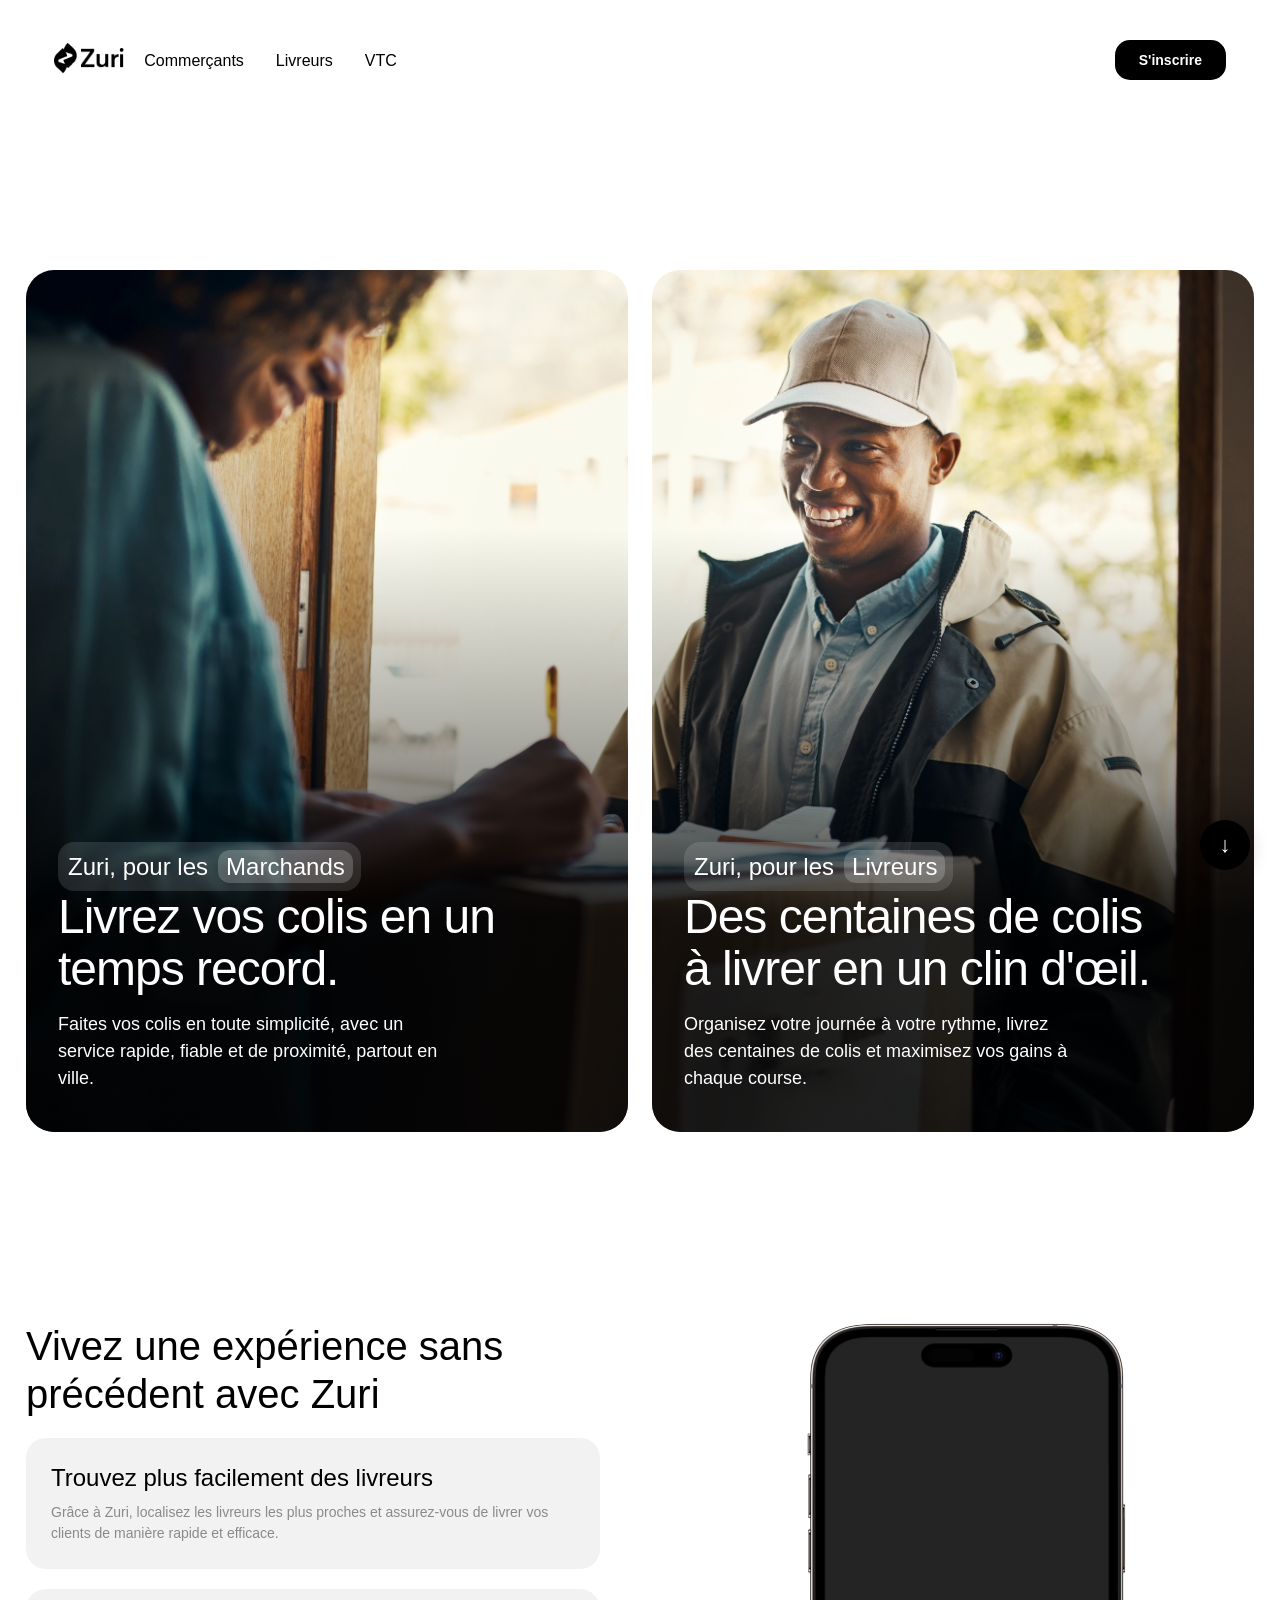
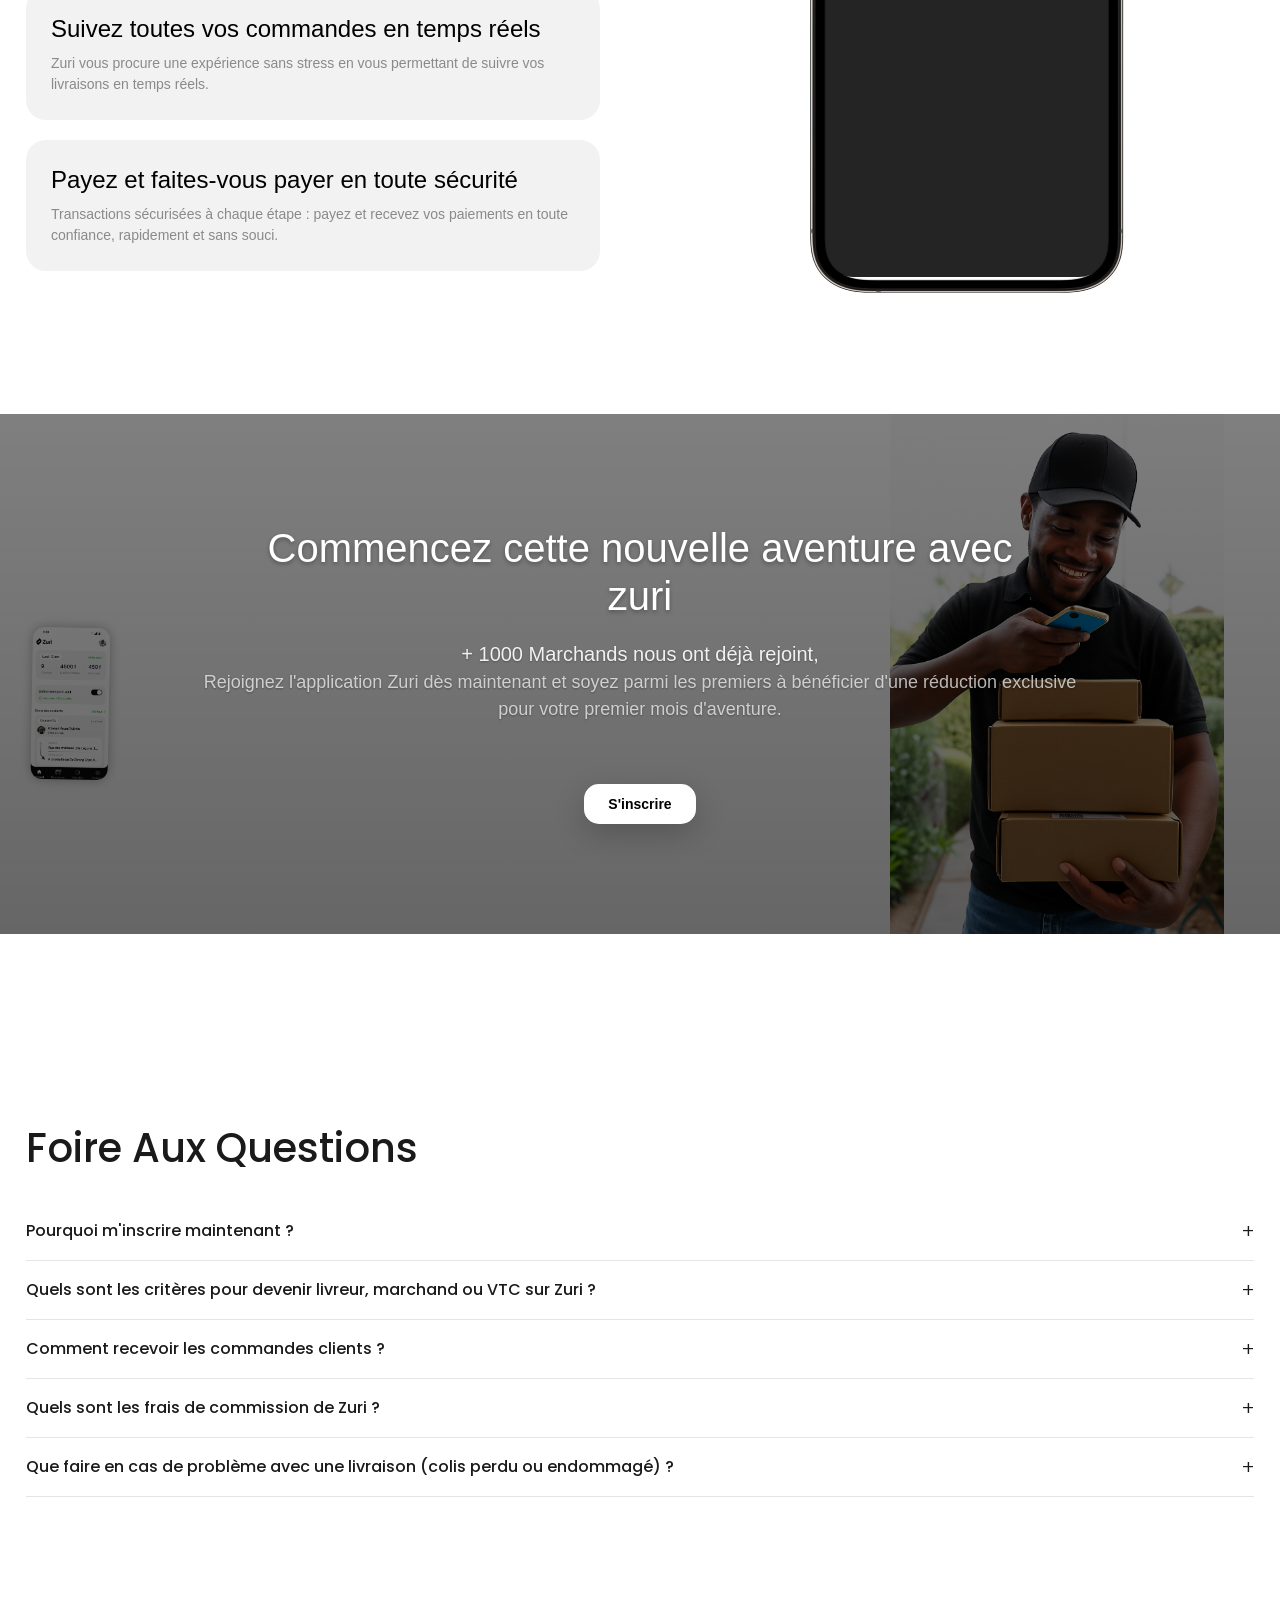
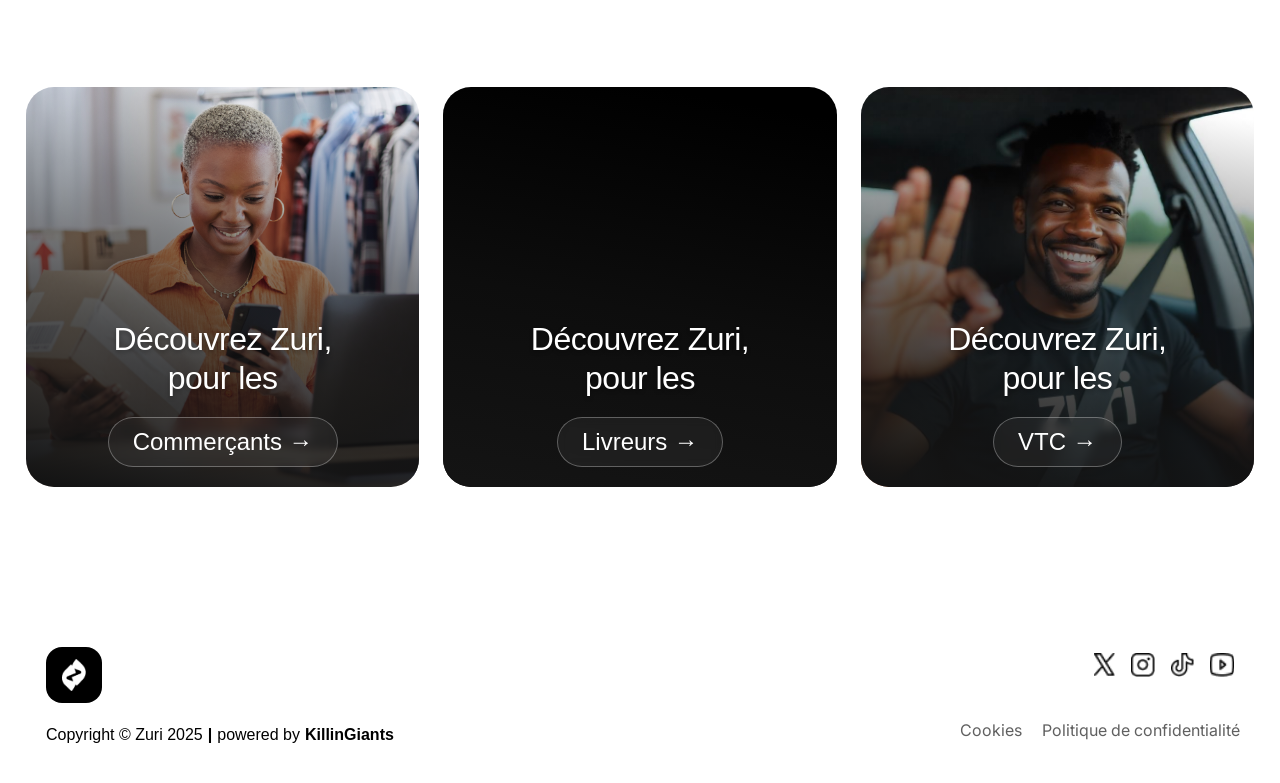
==== commit 44ef15a9: "cinquème envoi" ====
--- a/index.html
+++ b/index.html
@@ -15,10 +15,10 @@
             <nav class="navbar">
                 <div class="menu">
                     <div class="logo">
-                        <img src="images/Vector.png" alt="logo Zuri" />
-                        <a href="index.html"
-                            ><img src="images/zuri_name.png" alt="Zuri"
-                        /></a>
+                        <a href="index.html">
+                            <img src="images/Vector.png" alt="logo Zuri" />
+                            <img src="images/zuri_name.png" alt="Zuri" class="zuriimg"/>
+                        </a>
                     </div>
                     <ul>
                         <li>
@@ -40,10 +40,10 @@
                     <div class="content">
                         <span class="badge"
                             >Zuri, pour les
-                            <span id="marchand">Marchands</span></span
-                        >
+                            <span id="marchand">Marchands</span>
+                        </span>
                         <div class="badgecontent">
-                            <h2>Livrez vos colis en un temps record.</h2>
+                            <h1>Livrez vos colis en un temps record.</h1>
                             <p>
                                 Faites vos colis en toute simplicité, avec un
                                 service rapide, fiable et de proximité, partout
@@ -60,10 +60,10 @@
                             <span id="livreur">Livreurs</span>
                         </span>
                         <div class="badgecontent">
-                            <h2>
+                            <h1>
                                 Des centaines de colis à livrer en un clin
                                 d'œil.
-                            </h2>
+                            </h1>
                             <p>
                                 Organisez votre journée à votre rythme, livrez
                                 des centaines de colis et maximisez vos gains à
--- a/styles/global.css
+++ b/styles/global.css
@@ -74,3 +74,7 @@
     font-weight: 600;
     font-style: normal;
 }
+
+
+
+
--- a/styles/header.css
+++ b/styles/header.css
@@ -1,26 +1,32 @@
 header {
-    height: 90px;
-    padding: 15px 54px;
-    background-color: #FFFFFF;
-    color: #000000;
+    height: 10px;
+    padding: 40px 54px;
+    mix-blend-mode: difference;
+    z-index: 1;
 }
 
 .header-light {
-    color: #000000;
-    background-color: #FFFFFF;
-}
-
-.header-dark {
     color: #FFFFFF;
     background-color: #000000;
 }
 
+.header-dark {
+    color: #000000;
+    background-color: #FFFFFF;
+    mix-blend-mode: normal;
+}
+
 .header-light a {
-    color: #000000;
+    color: #FFFFFF;
 }
 
 .header-dark a {
     color: #FFFFFF;
+}
+.header-dark .inscription2{
+    color: #000000;
+    top: 420px;
+    position: absolute;
 }
 
 /* navbar */
@@ -36,15 +42,21 @@
     font-size: 16px;
 }
 
+
 .logo {
     display: flex;
     align-items: center;
     gap: 8px;
 }
 
-.logo img {
-    background-color: #000000;
+.logo img{
+    height: 30px;
 }
+.logo .zuriimg{
+    height: 20px;
+    margin-bottom: 5px;
+}
+
 
 .menu {
     display: flex;
@@ -59,11 +71,14 @@
 }
 
 a.inscription {
-    background-color: #000000;
-    color: #FFFFFF;
+    background-color: #FFFFFF;
+    color: #000000;
 }
 
 .header-dark a.inscription {
-    background-color: #FFFFFF
-    color: #000000;
+    background-color: #FFFFFF;
+    color : #000000;
+    margin-left: 700px;
 }
+
+
--- a/styles/footer.css
+++ b/styles/footer.css
@@ -1,13 +1,11 @@
 
-    /* FOOTER STYLES */
+/* FOOTER STYLES */
 .footer {
-    width: 100%;
     padding: 40px 0;
 }
 
 .footer-container {
     max-width: 1228px;
-    width: 100%;
     margin: 0 auto;
     padding: 0 20px;
     display: flex;
@@ -39,7 +37,6 @@
     line-height: 16px;
     display: flex;
     align-items: center;
-    color: #000000;
     flex: none;
     order: 0;
     flex-grow: 0;
@@ -52,7 +49,7 @@
     align-items: flex-end;
     padding: 0px;
     gap: 40px;
-    width: 274px;
+    max-width: 274px;
     flex: none;
     order: 1;
     flex-grow: 0;
@@ -62,8 +59,6 @@
     display: flex;
     gap: 16px;
     list-style: none;
-    padding: 0;
-    margin: 0;
 }
 
 .footer-socials a {
@@ -73,7 +68,7 @@
 }
 
 .footer-socials a img {
-    width: 24px;
+    max-width: 24px;
     height: 24px;
     flex: none;
     order: 0;
@@ -119,7 +114,7 @@
 }
 
 .logo_footer img {
-    width: 23.72px;
+    max-width: 24px;
     height: 32px;
     flex: none;
     order: 0;
--- a/styles/home.css
+++ b/styles/home.css
@@ -62,7 +62,7 @@
 .card::before {
     content: "";
     position: absolute;
-    z-index: -1;
+    z-index: 0;
     inset: 0;
     background: linear-gradient(
         to top,
@@ -84,6 +84,7 @@
     align-self: end;
     padding: 40px 32px;
     max-width: 458px;
+    z-index: 1;
 }
 
 .badge {
@@ -118,7 +119,7 @@
     border-radius: 12px;
 }
 
-.content h2 {
+.content h1 {
     margin-top: 25px;
     width: 494px;
     font-style: normal;
@@ -433,8 +434,7 @@
 }
 
 /* ===== SECTION DISCOVER ===== */
-.discover {
-}
+
 
 .discover-container {
     display: flex;
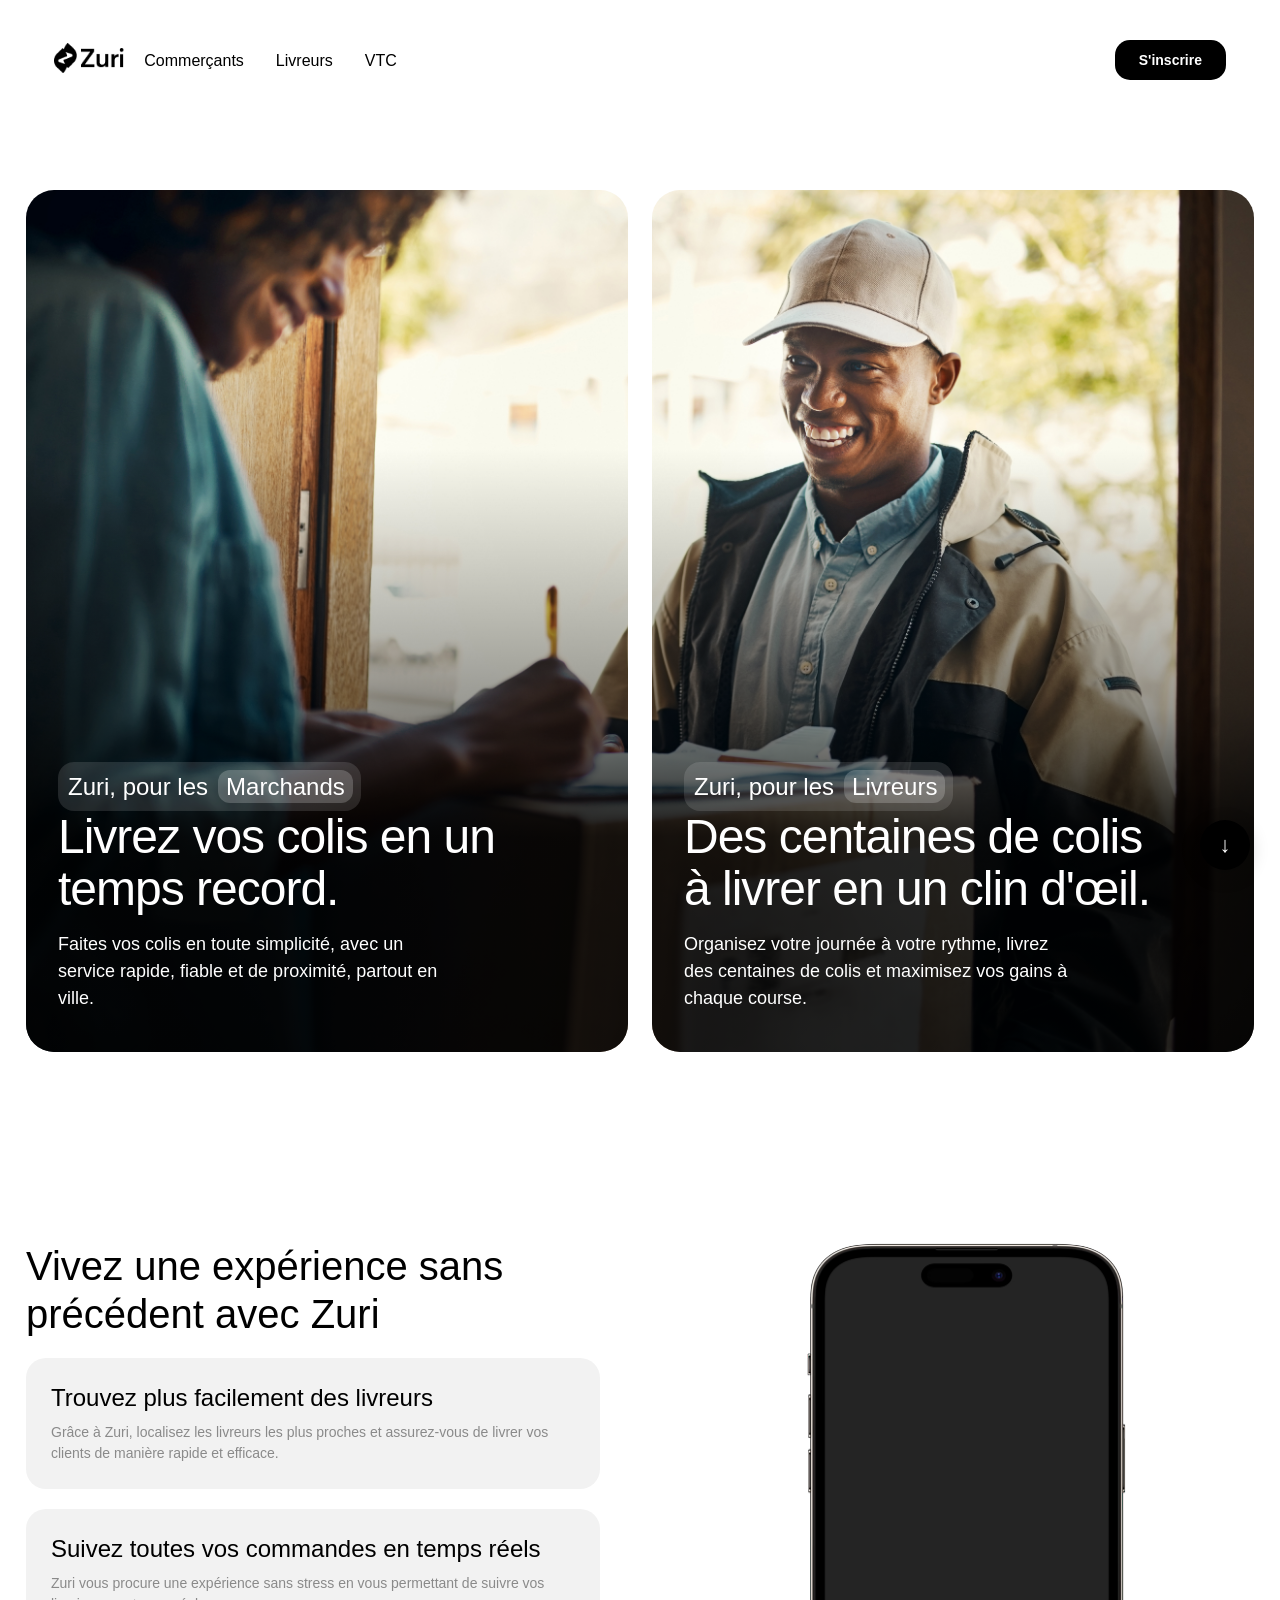
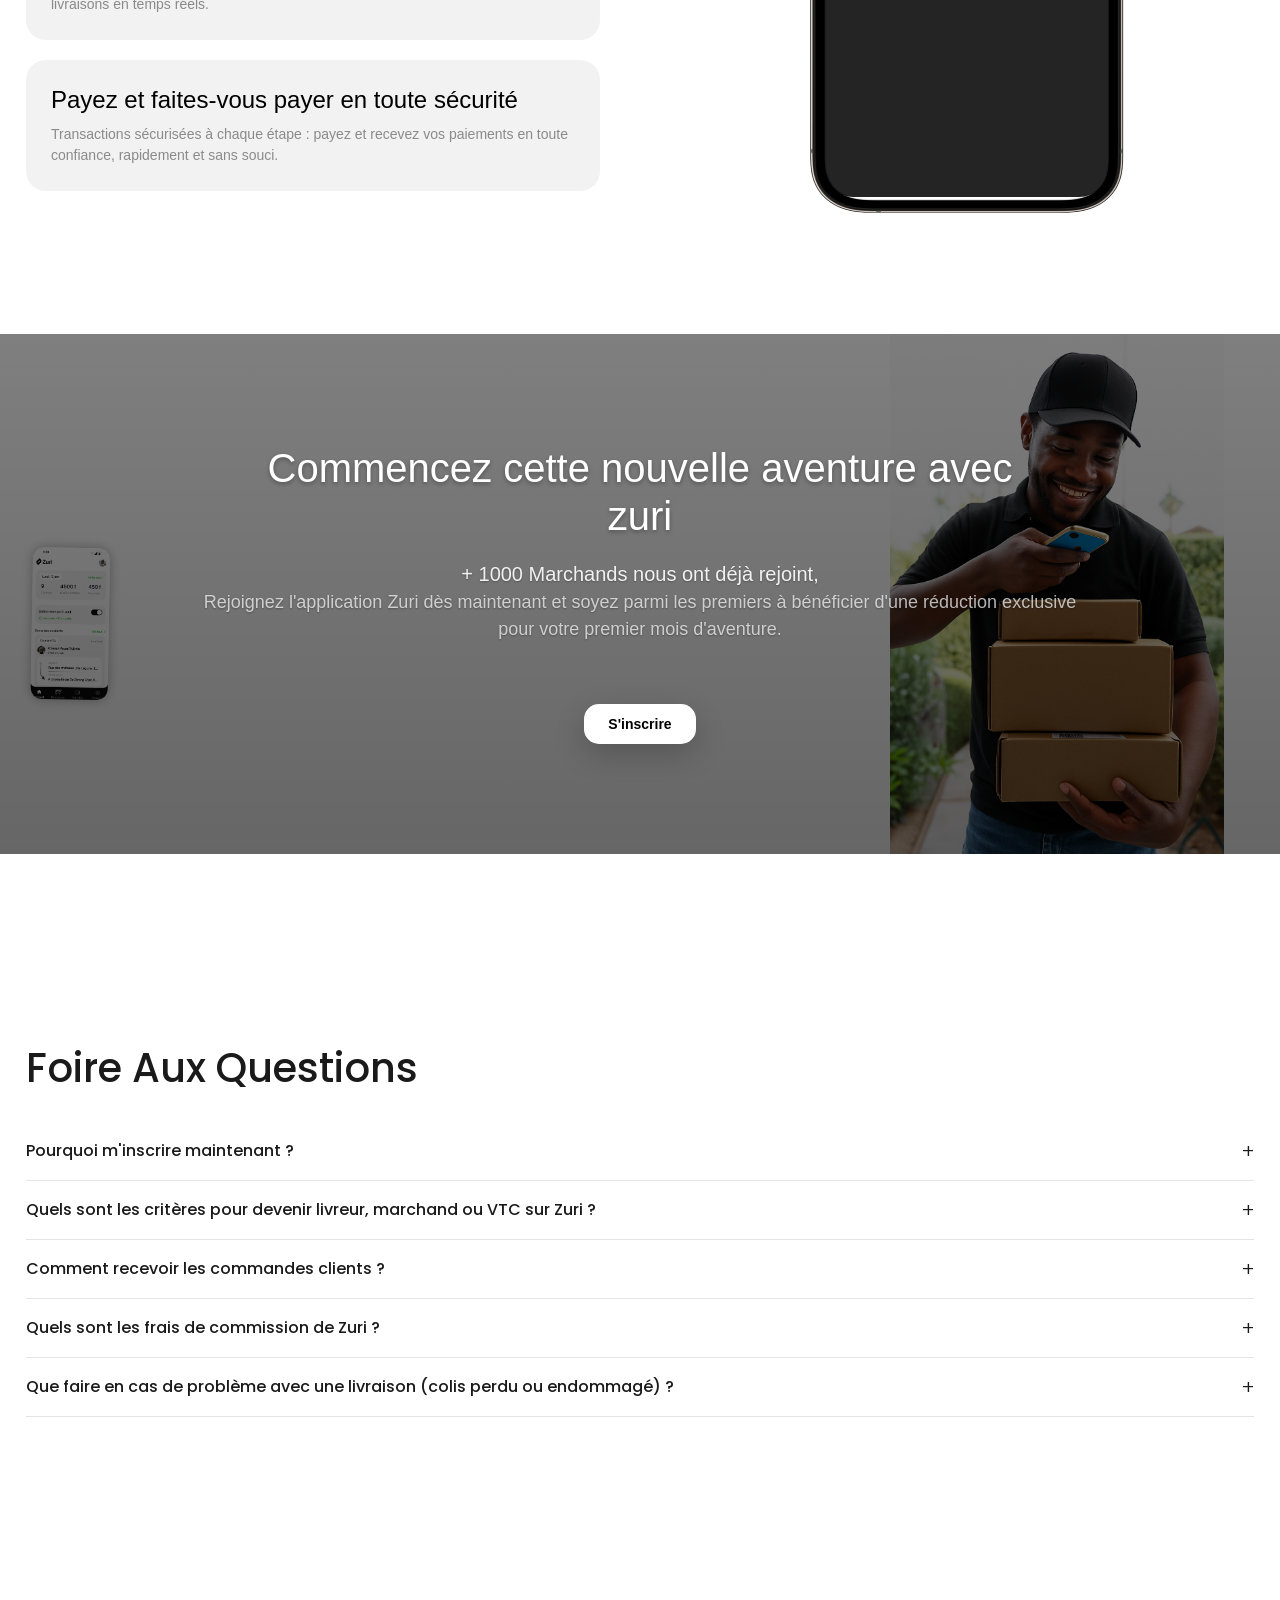
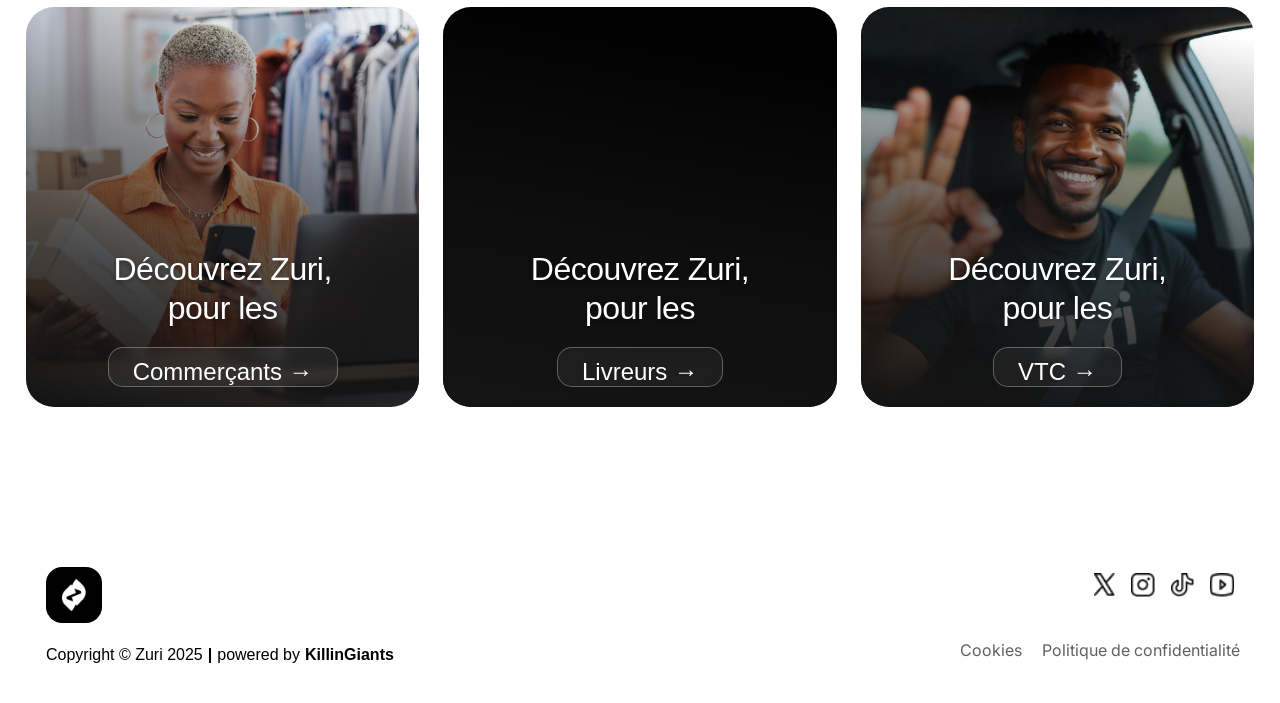
==== commit 144d4f08: "sixième envoi" ====
--- a/index.html
+++ b/index.html
@@ -8,6 +8,9 @@
         <link rel="stylesheet" href="/styles/header.css" />
         <link rel="stylesheet" href="/styles/footer.css" />
         <link rel="stylesheet" href="/styles/home.css" />
+        <link rel="stylesheet" href="/styles/faq.css" />
+        <link rel="stylesheet" href="/styles/discover.css" />
+        <link rel="stylesheet" href="/styles/mosaic.css" />
     </head>
     <body>
         <!-- HEADER -->
@@ -238,7 +241,7 @@
                         <div class="discover-overlay"></div>
                         <div class="discover-content">
                             <h2>Découvrez Zuri,<br />pour les</h2>
-                            <a href="seller/seller.html">Commerçants →</a>
+                            <a href="seller/seller.html" class="button">Commerçants →</a>
                         </div>
                     </div>
 
@@ -246,7 +249,7 @@
                         <div class="discover-overlay"></div>
                         <div class="discover-content">
                             <h2>Découvrez Zuri,<br />pour les</h2>
-                            <a href="deliver/deliver.html">Livreurs →</a>
+                            <a href="deliver/deliver.html" class="button">Livreurs →</a>
                         </div>
                     </div>
 
@@ -254,7 +257,7 @@
                         <div class="discover-overlay"></div>
                         <div class="discover-content">
                             <h2>Découvrez Zuri,<br />pour les</h2>
-                            <a href="vtc/vtc.html">VTC →</a>
+                            <a href="vtc/vtc.html" class="button">VTC →</a>
                         </div>
                     </div>
                 </div>
--- a/styles/global.css
+++ b/styles/global.css
@@ -75,6 +75,25 @@
     font-style: normal;
 }
 
+/* ===== BOUTON SCROLL ===== */
+#scrollBtn {
+    position: fixed;
+    bottom: 30px;
+    right: 30px;
+    width: 50px;
+    height: 50px;
+    border-radius: 50%;
+    border: none;
+    background: black;
+    color: white;
+    font-size: 22px;
+    cursor: pointer;
+    z-index: 999;
+    box-shadow: 0 5px 20px rgba(0,0,0,0.2);
+    transition: all 0.3s ease;
+}
 
+#scrollBtn:hover {
+    transform: scale(1.1);
+}
 
-
--- a/styles/header.css
+++ b/styles/header.css
@@ -1,8 +1,12 @@
 header {
+    position: absolute;
+    top: 0;
+    width: 100%;
     height: 10px;
     padding: 40px 54px;
+    z-index: 10;
+    background-color: transparent;
     mix-blend-mode: difference;
-    z-index: 1;
 }
 
 .header-light {
@@ -12,7 +16,7 @@
 
 .header-dark {
     color: #000000;
-    background-color: #FFFFFF;
+    background-color: transparent;
     mix-blend-mode: normal;
 }
 
--- a/styles/home.css
+++ b/styles/home.css
@@ -17,28 +17,9 @@
     margin-top: 10px;
 }
 
-#scrollBtn {
-    position: fixed;
-    bottom: 30px;
-    right: 30px;
-    width: 50px;
-    height: 50px;
-    border-radius: 50%;
-    border: none;
-    background: black;
-    color: white;
-    font-size: 22px;
-    cursor: pointer;
-    z-index: 999;
-    box-shadow: 0 5px 20px rgba(0, 0, 0, 0.2);
-    transition: all 0.3s ease;
-}
-
-#scrollBtn:hover {
-    transform: scale(1.1);
-}
 
 /* ===== SECTION ACTIVITES ===== */
+
 .activites {
     display: flex;
     gap: 24px;
@@ -234,230 +215,12 @@
     box-shadow: 0 0 10px rgba(0, 0, 0, 0.3);
 }
 
-/* ===== SECTION HERO MOSAIC ===== */
-.hero-mosaic {
-    width: 100%;
-    height: 520px;
-    position: relative;
-    overflow: hidden;
-    margin: 80px 0;
-}
-
-.mosaic-container {
-    width: 100%;
-    height: 100%;
-}
-
-.mosaic-grid {
-    display: grid;
-    grid-template-columns: 0.2fr 0.6fr 0.8fr 0.6fr 0.1fr;
-    width: 100%;
-    height: 100%;
-    gap: 0;
-}
-
-.mosaic-grid img {
-    width: 100%;
-    height: 100%;
-    object-fit: cover;
-    display: block;
-}
-
-.mosaic-item {
-    width: 100%;
-    height: 100%;
-    background-size: cover;
-    background-repeat: no-repeat;
-}
-
-.item1 {
-    background-image: url("../images/img1.jpg");
-    background-position: 80% center;
-    transform: scale(1.1);
-}
-
-.item2 {
-    background-image: url("../images/img2.jpg");
-    background-position: 40% center;
-    transform: scaleX(-1) scale(1);
-}
-
-.item3 {
-    background-image: url("../images/img3.jpg");
-    background-position: 80% center;
-}
-
-.item4 {
-    background-image: url("../images/img4.png");
-    background-position: 40% center;
-}
-
-.item5 {
-    background-image: url("../images/img5.jpg");
-    background-position: 60% center;
-}
-
-.mosaic-overlay {
-    position: absolute;
-    inset: 0;
-    background: linear-gradient(
-        to bottom,
-        rgba(0, 0, 0, 0.5) 0%,
-        rgba(0, 0, 0, 0.6) 100%
-    );
-    z-index: 1;
-}
-
-.mosaic-content {
-    font-family: "SF Pro Display", sans-serif;
-    position: absolute;
-    inset: 0;
-    z-index: 2;
-    display: flex;
-    flex-direction: column;
-    justify-content: center;
-    align-items: center;
-    text-align: center;
-    color: #ffffff;
-    padding: 0 20px;
-}
-
-.mosaic-content h2 {
-    text-shadow: 0 2px 4px rgba(0, 0, 0, 0.3);
-}
-
-.hero-badge {
-    font-size: 20px;
-    margin-bottom: 0px;
-    opacity: 0.9;
-    text-shadow: 0 1px 2px rgba(0, 0, 0, 0.3);
-    width: 484px;
-    height: 29px;
-    top: 254px;
-    font-style: normal;
-    font-weight: 400;
-    line-height: 29px;
-    text-align: center;
-}
-
-.hero-subtext {
-    font-size: 18px;
-    color: rgba(255, 255, 255, 0.9);
-    margin-bottom: 40px;
-    text-shadow: 0 1px 2px rgba(0, 0, 0, 0.3);
-    width: 890px;
-    height: 75px;
-    top: 293px;
-    text-align: center;
-    color: rgba(255, 255, 255, 0.7);
-}
-
-.cta-button {
-    background: #ffffff;
-    color: #000;
-    padding: 16px 40px;
-    box-shadow: 0px 10px 30px rgba(0, 0, 0, 0.2);
-    transition: transform 0.3s ease;
-}
-
-.cta-button:hover {
-    transform: scale(1.05);
-}
-
-/* ===== SECTION FAQ ===== */
-.faq {
-    font-family: "Poppins", sans-serif;
-}
-
-.faq h2 {
-    font-family: "Poppins", sans-serif;
-    color: #1a1a1a;
-    margin-bottom: 30px;
-}
-
-.faq-item {
-    border-bottom: 1px solid #e5e5e5;
-    cursor: pointer;
-}
-
-.faq-question {
-    padding: 18px 0;
-    font-style: normal;
-    font-weight: 500;
-    font-size: 16px;
-    line-height: 22px;
-    color: #1a1a1a;
-    display: flex;
-    justify-content: space-between;
-    align-items: center;
-    transition: all 0.3s ease;
-}
-
-.faq-question:hover {
-    color: #000000;
-    padding-left: 5px;
-}
-
-.faq-icon {
-    font-size: 20px;
-    font-weight: 300;
-    transition: transform 0.3s ease;
-}
-
-.faq-item.active .faq-icon {
-    transform: rotate(45deg);
-}
-
-.faq-reponse {
-    max-height: 0;
-    overflow: hidden;
-    transition:
-        max-height 0.4s ease-out,
-        padding 0.3s ease;
-    background-color: #f9f9f9;
-    border-radius: 0 0 12px 12px;
-}
-
-.faq-item.active .faq-reponse {
-    max-height: 200px;
-    padding: 0 20px 20px 20px;
-}
-
-.faq-reponse p {
-    font-family: "SF Pro Display", sans-serif;
-    font-style: normal;
-    font-weight: 400;
-    font-size: 15px;
-    line-height: 1.6;
-    color: #555;
-    margin: 0;
-}
+
 
 /* ===== SECTION DISCOVER ===== */
 
 
-.discover-container {
-    display: flex;
-    gap: 24px;
-    height: 400px;
-}
-
-.discover-card {
-    flex: 1;
-    border-radius: 28px;
-    overflow: hidden;
-    position: relative;
-    background-color: #000;
-    background-size: cover;
-    background-repeat: no-repeat;
-    background-position: center;
-    transition: all 0.3s ease;
-}
-
-.discover-card:hover {
-    transform: translateY(-5px);
-    box-shadow: 0 20px 40px rgba(0, 0, 0, 0.2);
-}
+
 
 .discover-commercant {
     background-image: url("../images/commercant.jpg");
@@ -472,17 +235,6 @@
 .discover-vtc {
     background-image: url("../images/vtc.jpg");
     background-position: center 20%;
-}
-
-.discover-card img {
-    width: 100%;
-    height: 100%;
-    object-fit: cover;
-    transition: transform 0.5s ease;
-}
-
-.discover-card:hover img {
-    transform: scale(1.05);
 }
 
 .discover-overlay {
@@ -502,75 +254,6 @@
     );
 }
 
-.discover-content {
-    position: absolute;
-    bottom: 20px;
-    left: 32px;
-    right: 32px;
-    color: white;
-    z-index: 2;
-    text-align: center;
-}
-
-.discover-content h2 {
-    font-family: "SF Pro Display", sans-serif;
-    font-style: normal;
-    font-weight: 500;
-    font-size: 32px;
-    line-height: 1.2;
-    letter-spacing: -0.5px;
-    color: #ffffff;
-    text-shadow: 0 2px 4px rgba(0, 0, 0, 0.3);
-}
-
-.discover-content a {
-    display: inline-block;
-    font-family: "SF Pro Display", sans-serif;
-    font-style: normal;
-    font-weight: 500;
-    font-size: 24px;
-    line-height: 1;
-    color: #ffffff;
-    text-decoration: none;
-    padding: 12px 24px;
-    background: rgba(255, 255, 255, 0.05);
-    border: 1px solid rgba(255, 255, 255, 0.3);
-    border-radius: 40px;
-    backdrop-filter: blur(5px);
-    transition: all 0.3s ease;
-}
-
-.discover-content a:hover {
-    background: rgba(255, 255, 255, 0.25);
-    border-color: rgba(255, 255, 255, 0.5);
-    transform: translateY(-2px);
-}
-
-#imagecommercant img {
-    object-position: 40% center;
-}
-
-#imagelivreur img {
-    object-position: 90% center;
-}
-
-#imagevtc img {
-    object-position: center 20%;
-}
-
-.discover-badge {
-    position: absolute;
-    top: 20px;
-    left: 20px;
-    background: rgba(255, 255, 255, 0.15);
-    backdrop-filter: blur(10px);
-    padding: 6px 12px;
-    border-radius: 30px;
-    color: white;
-    font-size: 14px;
-    z-index: 2;
-    border: 1px solid rgba(255, 255, 255, 0.2);
-}
 
 /* ===== MEDIA QUERIES MOBILE (max-width: 768px) ===== */
 @media screen and (max-width: 768px) {
--- a/styles/faq.css
+++ b/styles/faq.css
@@ -0,0 +1,68 @@
+/* ===== SECTION FAQ ===== */
+.faq {
+    font-family: "Poppins", sans-serif;
+}
+
+.faq h2 {
+    font-family: "Poppins", sans-serif;
+    color: #1a1a1a;
+    margin-bottom: 30px;
+}
+
+.faq-item {
+    border-bottom: 1px solid #e5e5e5;
+    cursor: pointer;
+}
+
+.faq-question {
+    padding: 18px 0;
+    font-style: normal;
+    font-weight: 500;
+    font-size: 16px;
+    line-height: 22px;
+    color: #1a1a1a;
+    display: flex;
+    justify-content: space-between;
+    align-items: center;
+    transition: all 0.3s ease;
+}
+
+.faq-question:hover {
+    color: #000000;
+    padding-left: 5px;
+}
+
+.faq-icon {
+    font-size: 20px;
+    font-weight: 300;
+    transition: transform 0.3s ease;
+}
+
+.faq-item.active .faq-icon {
+    transform: rotate(45deg);
+}
+
+.faq-reponse {
+    max-height: 0;
+    overflow: hidden;
+    transition:
+        max-height 0.4s ease-out,
+        padding 0.3s ease;
+    background-color: #f9f9f9;
+    border-radius: 0 0 12px 12px;
+}
+
+.faq-item.active .faq-reponse {
+    max-height: 200px;
+    padding: 0 20px 20px 20px;
+}
+
+.faq-reponse p {
+    font-family: "SF Pro Display", sans-serif;
+    font-style: normal;
+    font-weight: 400;
+    font-size: 15px;
+    line-height: 1.6;
+    color: #555;
+    margin: 0;
+}
--- a/styles/discover.css
+++ b/styles/discover.css
@@ -0,0 +1,96 @@
+/* ===== SECTION DISCOVER ===== */
+
+
+.discover-container {
+    display: flex;
+    gap: 24px;
+    height: 400px;
+}
+
+.discover-card {
+    flex: 1;
+    border-radius: 28px;
+    overflow: hidden;
+    position: relative;
+    background-color: #000;
+    background-size: cover;
+    background-repeat: no-repeat;
+    background-position: center;
+    transition: all 0.3s ease;
+}
+
+.discover-card:hover {
+    transform: translateY(-5px);
+    box-shadow: 0 20px 40px rgba(0, 0, 0, 0.2);
+}
+
+.discover-card img {
+    width: 100%;
+    height: 100%;
+    object-fit: cover;
+    transition: transform 0.5s ease;
+}
+
+.discover-card:hover img {
+    transform: scale(1.05);
+}
+
+
+
+.discover-content {
+    position: absolute;
+    bottom: 20px;
+    left: 32px;
+    right: 32px;
+    color: white;
+    z-index: 2;
+    text-align: center;
+}
+
+.discover-content h2 {
+    font-family: "SF Pro Display", sans-serif;
+    font-style: normal;
+    font-weight: 500;
+    font-size: 32px;
+    line-height: 1.2;
+    letter-spacing: -0.5px;
+    color: #ffffff;
+    text-shadow: 0 2px 4px rgba(0, 0, 0, 0.3);
+}
+
+.discover-content .button  {
+    display: inline-block;
+    font-style: normal;
+    font-weight: 500;
+    font-size: 24px;
+    line-height: 1;
+    color: #ffffff;
+    padding: 12px 24px;
+    background: rgba(255, 255, 255, 0.05);
+    border: 1px solid rgba(255, 255, 255, 0.3);
+    backdrop-filter: blur(5px);
+    transition: all 0.3s ease;
+}
+
+.discover-content a:hover {
+    background: rgba(255, 255, 255, 0.25);
+    border-color: rgba(255, 255, 255, 0.5);
+    transform: translateY(-2px);
+}
+
+.discover-badge {
+    position: absolute;
+    top: 20px;
+    left: 20px;
+    background: rgba(255, 255, 255, 0.15);
+    backdrop-filter: blur(10px);
+    padding: 6px 12px;
+    border-radius: 30px;
+    color: white;
+    font-size: 14px;
+    z-index: 2;
+    border: 1px solid rgba(255, 255, 255, 0.2);
+}
+
+
+
--- a/styles/mosaic.css
+++ b/styles/mosaic.css
@@ -0,0 +1,129 @@
+/* ===== SECTION HERO MOSAIC ===== */
+.hero-mosaic {
+    width: 100%;
+    height: 520px;
+    position: relative;
+    overflow: hidden;
+    margin: 80px 0;
+}
+
+.mosaic-container {
+    width: 100%;
+    height: 100%;
+}
+
+.mosaic-grid {
+    display: grid;
+    grid-template-columns: 0.2fr 0.6fr 0.8fr 0.6fr 0.1fr;
+    width: 100%;
+    height: 100%;
+    gap: 0;
+}
+
+.mosaic-grid img {
+    width: 100%;
+    height: 100%;
+    object-fit: cover;
+    display: block;
+}
+
+.mosaic-item {
+    width: 100%;
+    height: 100%;
+    background-size: cover;
+    background-repeat: no-repeat;
+}
+
+.item1 {
+    background-image: url("../images/img1.jpg");
+    background-position: 80% center;
+    transform: scale(1.1);
+}
+
+.item2 {
+    background-image: url("../images/img2.jpg");
+    background-position: 40% center;
+    transform: scaleX(-1) scale(1);
+}
+
+.item3 {
+    background-image: url("../images/img3.jpg");
+    background-position: 80% center;
+}
+
+.item4 {
+    background-image: url("../images/img4.png");
+    background-position: 40% center;
+}
+
+.item5 {
+    background-image: url("../images/img5.jpg");
+    background-position: 60% center;
+}
+
+.mosaic-overlay {
+    position: absolute;
+    inset: 0;
+    background: linear-gradient(
+        to bottom,
+        rgba(0, 0, 0, 0.5) 0%,
+        rgba(0, 0, 0, 0.6) 100%
+    );
+    z-index: 1;
+}
+
+.mosaic-content {
+    font-family: "SF Pro Display", sans-serif;
+    position: absolute;
+    inset: 0;
+    z-index: 2;
+    display: flex;
+    flex-direction: column;
+    justify-content: center;
+    align-items: center;
+    text-align: center;
+    color: #ffffff;
+    padding: 0 20px;
+}
+
+.mosaic-content h2 {
+    text-shadow: 0 2px 4px rgba(0, 0, 0, 0.3);
+}
+
+.hero-badge {
+    font-size: 20px;
+    margin-bottom: 0px;
+    opacity: 0.9;
+    text-shadow: 0 1px 2px rgba(0, 0, 0, 0.3);
+    width: 484px;
+    height: 29px;
+    top: 254px;
+    font-style: normal;
+    font-weight: 400;
+    line-height: 29px;
+    text-align: center;
+}
+
+.hero-subtext {
+    font-size: 18px;
+    color: rgba(255, 255, 255, 0.9);
+    margin-bottom: 40px;
+    text-shadow: 0 1px 2px rgba(0, 0, 0, 0.3);
+    width: 890px;
+    height: 75px;
+    top: 293px;
+    text-align: center;
+    color: rgba(255, 255, 255, 0.7);
+}
+
+.cta-button {
+    background: #ffffff;
+    color: #000;
+    padding: 16px 40px;
+    box-shadow: 0px 10px 30px rgba(0, 0, 0, 0.2);
+    transition: transform 0.3s ease;
+}
+
+.cta-button:hover {
+    transform: scale(1.05);
+}
